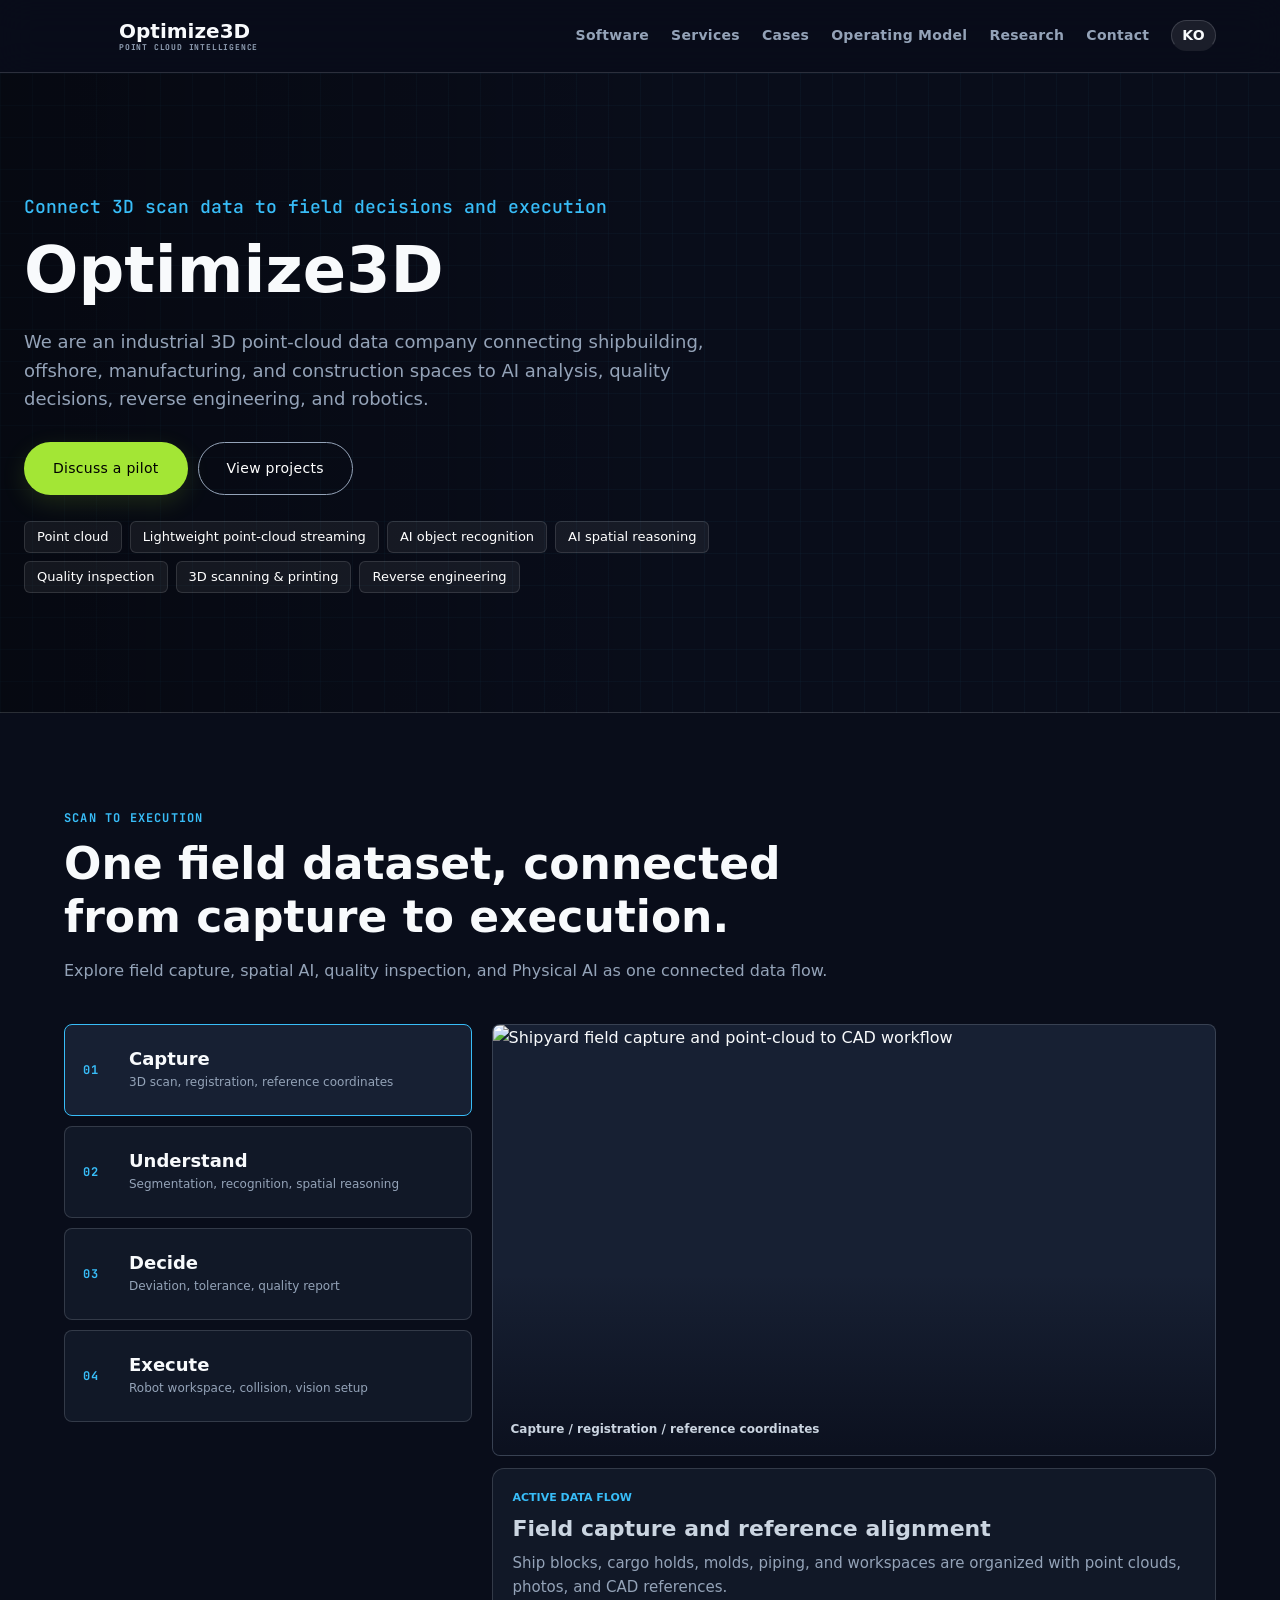
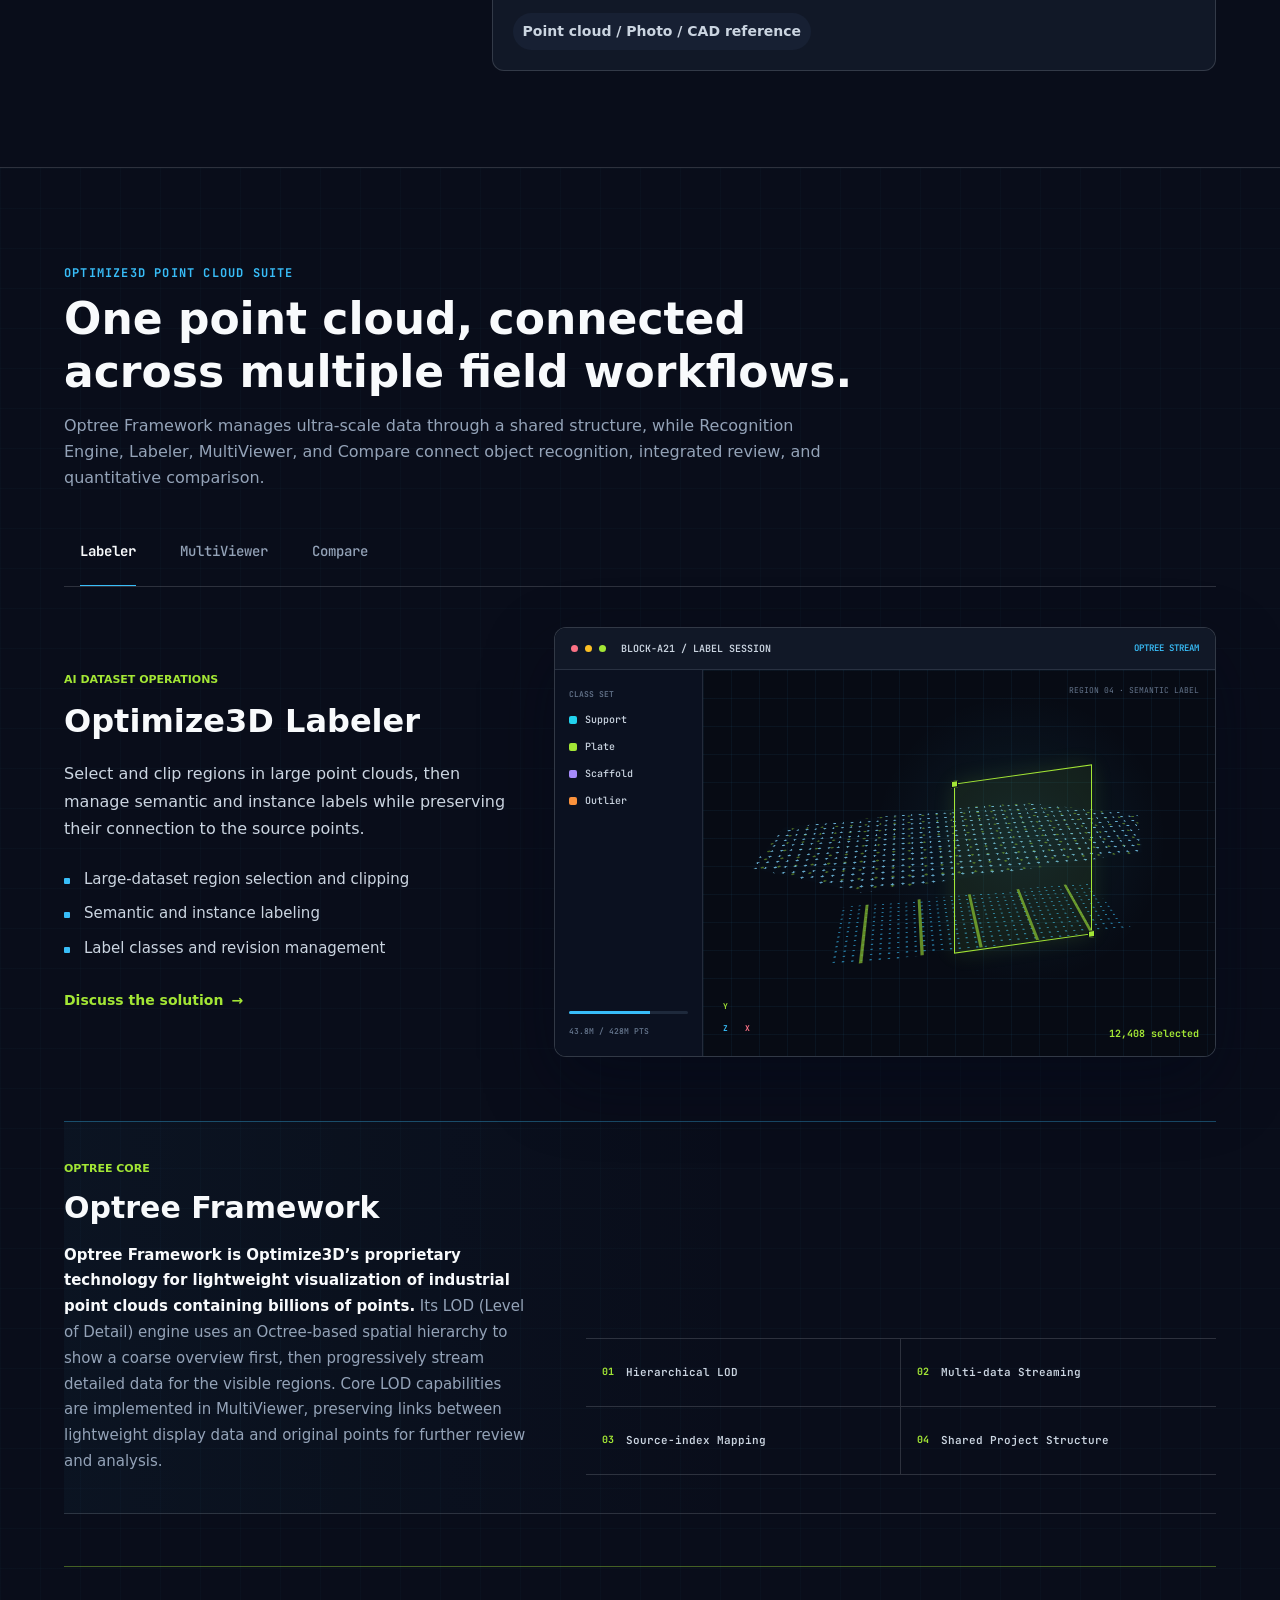
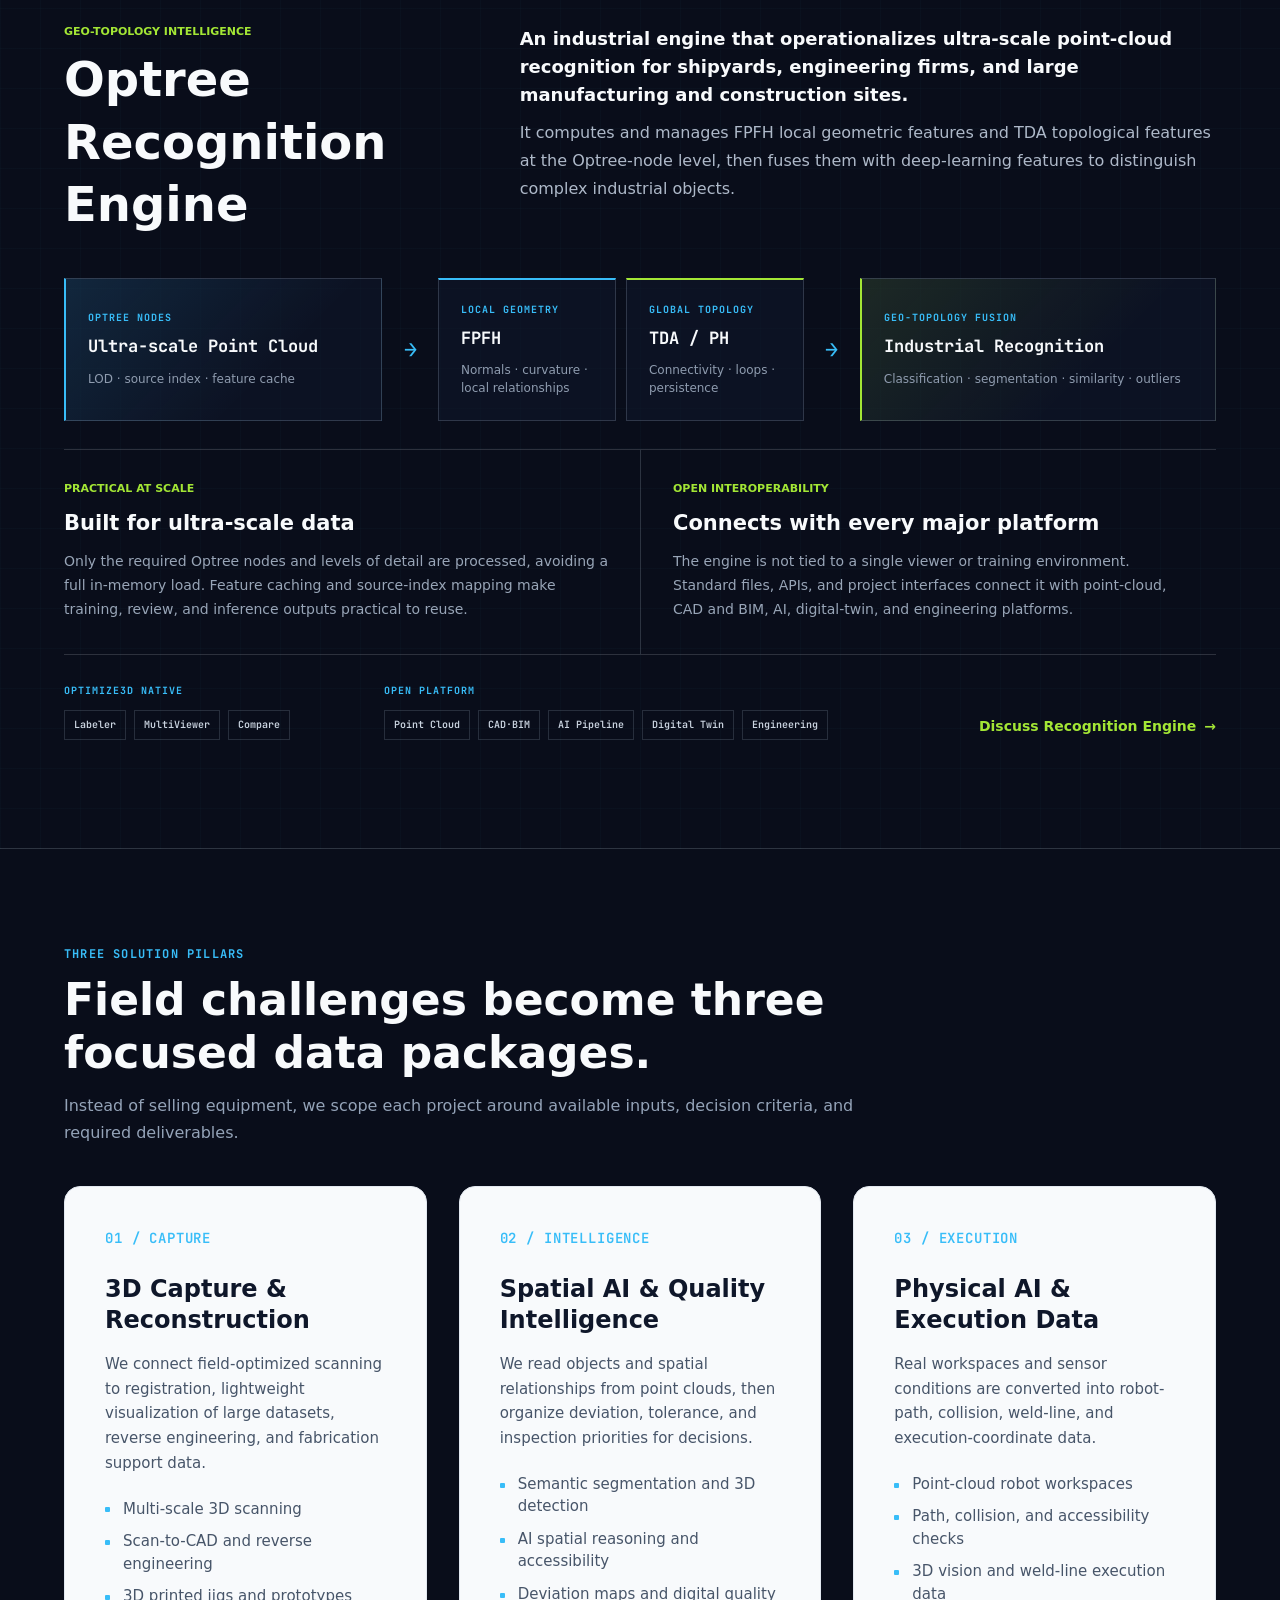
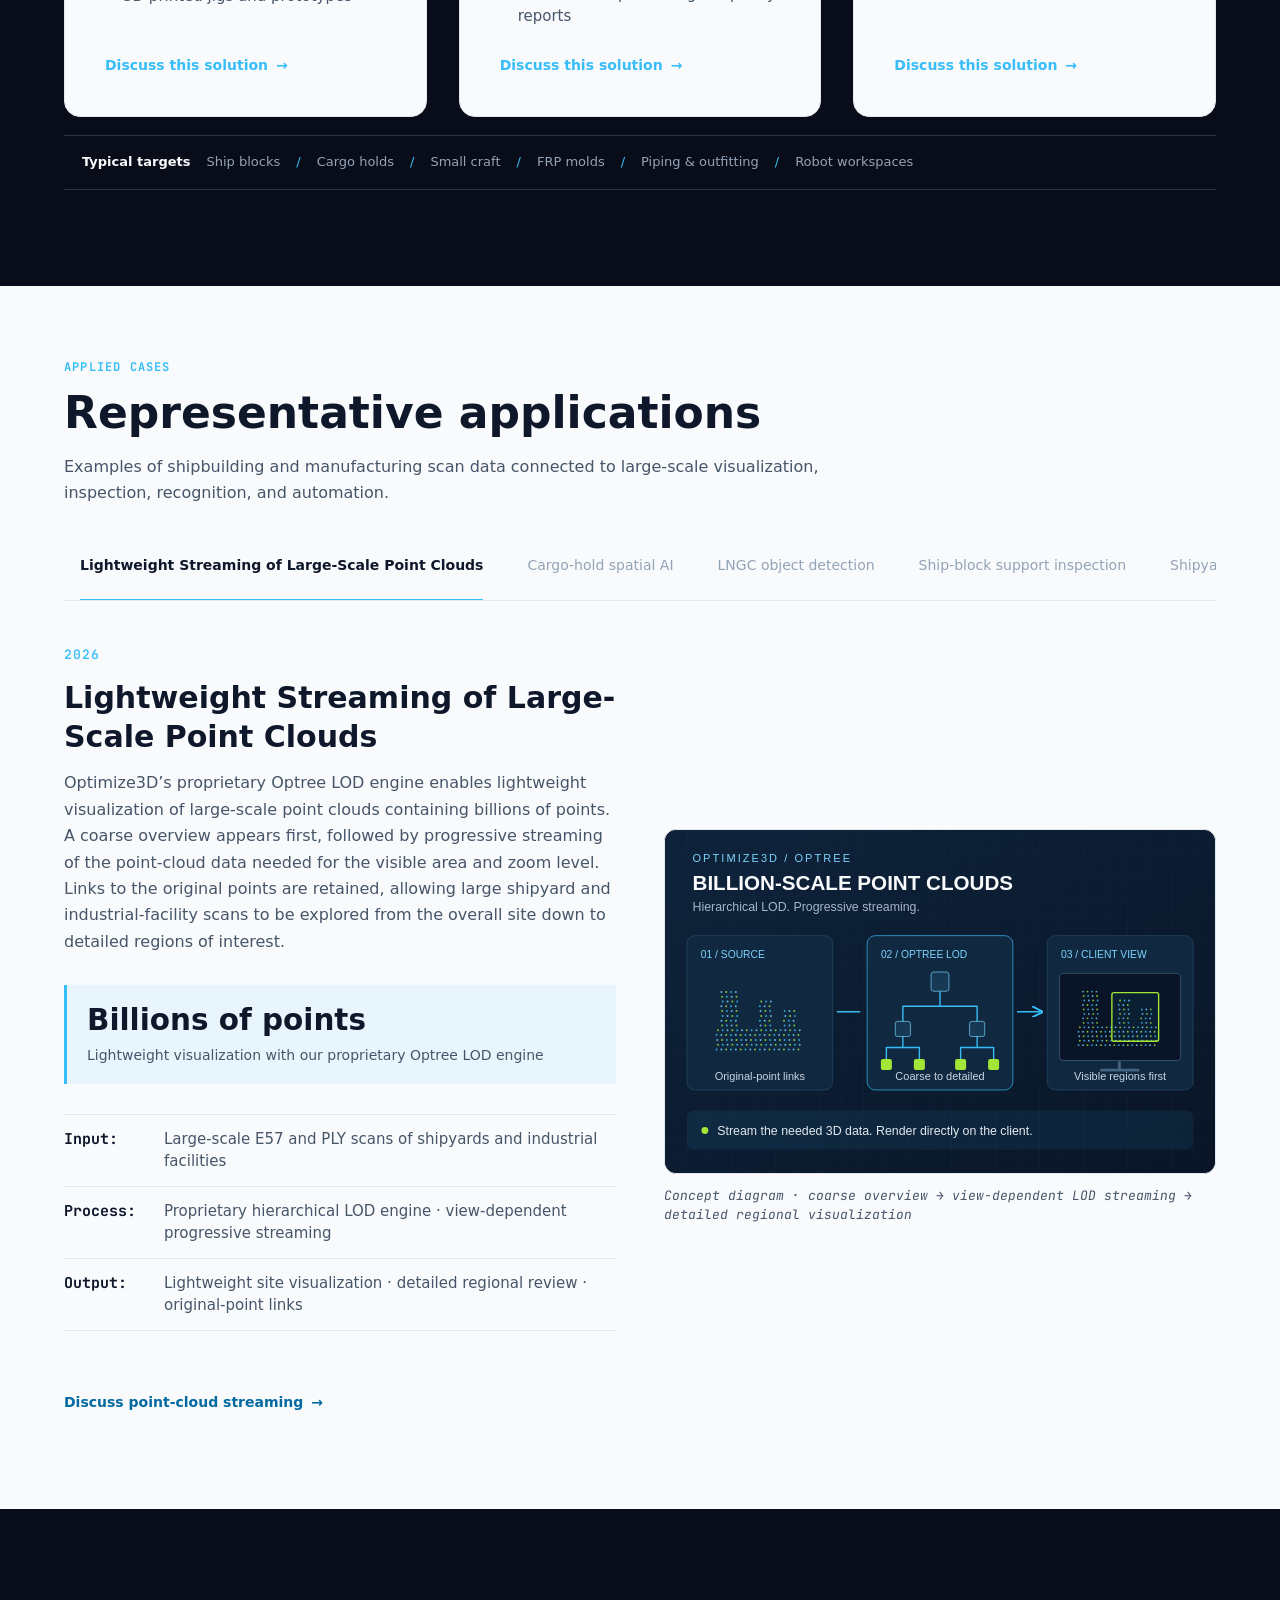
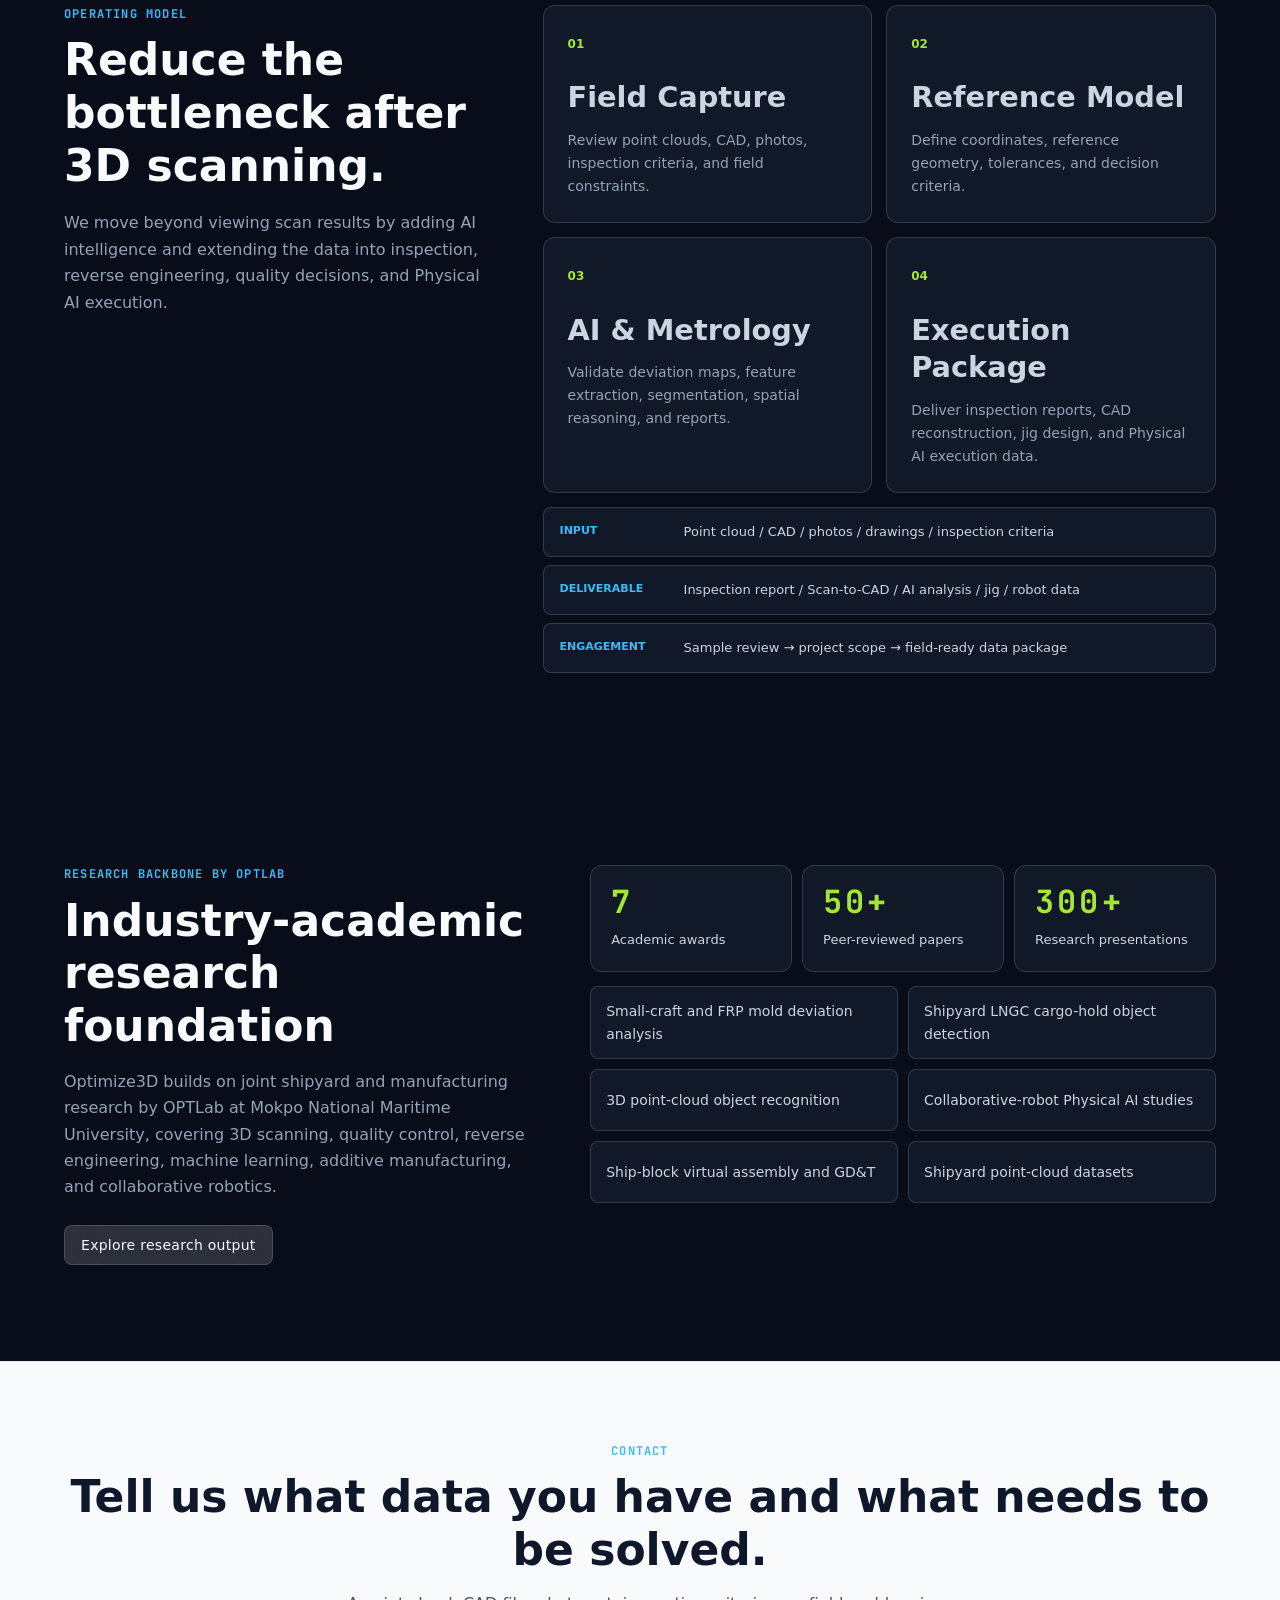
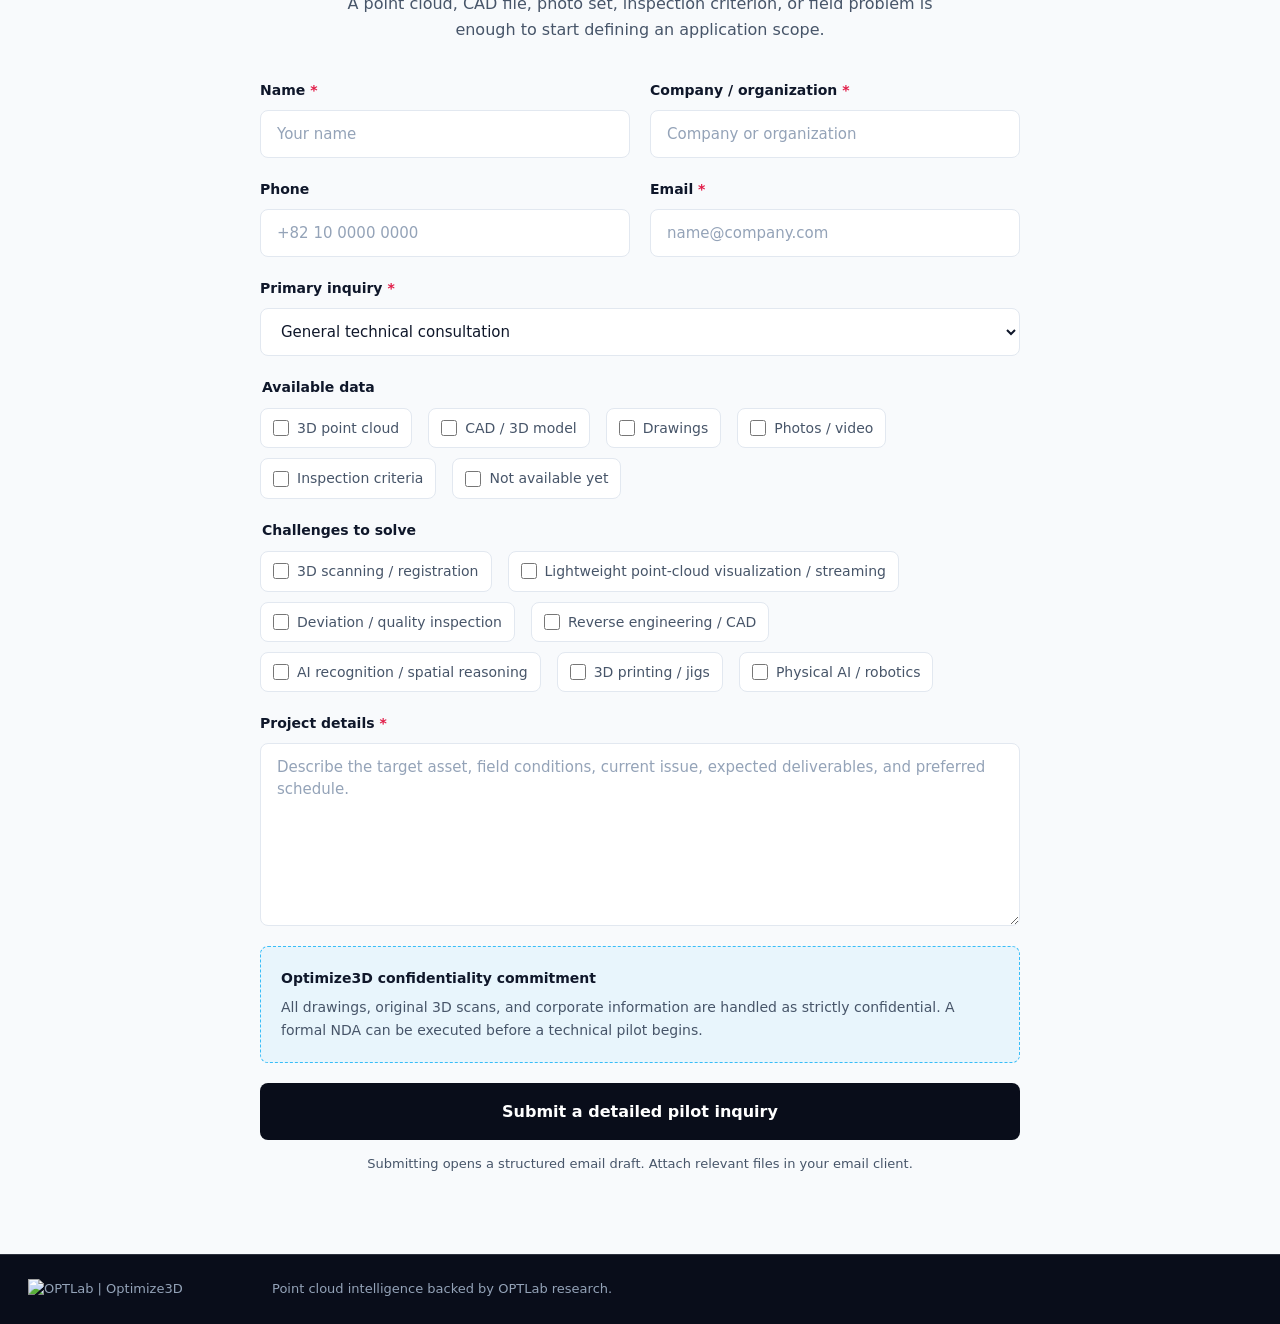
==== en/index.html @ bfff24da "Feature billion-scale Optree LOD streaming case" ====
<!doctype html>
<html lang="en">
<head>
  <meta charset="utf-8">
  <meta name="viewport" content="width=device-width, initial-scale=1">
  <title>Optimize3D | Industrial 3D Point Cloud AI</title>
  <meta name="description" content="Optimize3D connects industrial 3D scan data to lightweight point-cloud streaming, AI analysis, quality decisions, reverse engineering, and robotics.">
  <meta name="robots" content="index,follow">
  <link rel="canonical" href="https://optimize3d.github.io/homepage/en/">
  <link rel="alternate" hreflang="ko" href="https://optimize3d.github.io/homepage/">
  <link rel="alternate" hreflang="en" href="https://optimize3d.github.io/homepage/en/">
  <link rel="alternate" hreflang="x-default" href="https://optimize3d.github.io/homepage/">
  <meta property="og:type" content="website">
  <meta property="og:locale" content="en_US">
  <meta property="og:title" content="Optimize3D | Industrial 3D Point Cloud AI">
  <meta property="og:description" content="Lightweight point-cloud streaming with our proprietary Optree LOD engine, connected to AI analysis, quality inspection, reverse engineering, and robotics data.">
  <meta property="og:url" content="https://optimize3d.github.io/homepage/en/">
  <meta property="og:image" content="https://optimize3d.github.io/homepage/assets/images/generated/hero-shipyard-pointcloud-v2.png">
  <meta name="twitter:card" content="summary_large_image">
  <link rel="icon" href="../assets/brand/favicon.svg" type="image/svg+xml">
  <link rel="stylesheet" href="../assets/css/styles.css?v=20261004a">
  <script type="application/ld+json">
    {
      "@context": "https://schema.org",
      "@type": "Organization",
      "name": "Optimize3D",
      "url": "https://optimize3d.github.io/homepage/en/",
      "description": "Industrial 3D point-cloud AI, metrology, reverse engineering, and Physical AI execution data for shipbuilding and manufacturing",
      "foundingOrganization": {
        "@type": "ResearchOrganization",
        "name": "OPTLab, Mokpo National Maritime University"
      },
      "knowsAbout": [
        "3D scanning",
        "Point cloud artificial intelligence",
        "Optree Framework",
        "Optree Recognition Engine",
        "FPFH geometric feature recognition",
        "TDA topological feature analysis",
        "Large-scale point cloud streaming",
        "3D metrology",
        "Reverse engineering",
        "Physical AI"
      ]
    }
  </script>
</head>
<body>
  <a class="skip-link" href="#main">Skip to content</a>

  <header class="site-header" id="top">
    <nav class="nav" aria-label="Primary navigation">
      <a class="brand" href="#top" aria-label="Optimize3D home">
        <span class="brand-mark-window" aria-hidden="true">
          <img src="../assets/brand/optlab-optimize3d-logo-white.png?v=20260708a" alt="">
        </span>
        <span class="brand-type">
          <strong>Optimize3D</strong>
          <small>POINT CLOUD INTELLIGENCE</small>
        </span>
      </a>
      <button class="nav-toggle" type="button" aria-expanded="false" aria-controls="nav-links" aria-label="Open menu">
        <span></span><span></span><span></span>
      </button>
      <div class="nav-links" id="nav-links">
        <a href="#solutions">Software</a>
        <a href="#business">Services</a>
        <a href="#cases">Cases</a>
        <a href="#platform">Operating Model</a>
        <a href="research.html">Research</a>
        <a href="#contact">Contact</a>
        <a class="language-link" href="../index.html" lang="ko">KO</a>
      </div>
    </nav>
  </header>

  <main id="main">
    <section class="hero" aria-labelledby="hero-title">
      <div class="hero-inner">
        <div class="hero-copy">
          <p class="eyebrow">Connect 3D scan data to field decisions and execution</p>
          <h1 id="hero-title">Optimize3D</h1>
          <p class="hero-lead">We are an industrial 3D point-cloud data company connecting shipbuilding, offshore, manufacturing, and construction spaces to AI analysis, quality decisions, reverse engineering, and robotics.</p>
          <div class="hero-actions">
            <a class="button primary" href="#contact">Discuss a pilot</a>
            <a class="button secondary" href="#cases">View projects</a>
          </div>
          <div class="hero-tags" aria-label="Core capabilities">
            <span>Point cloud</span><span>Lightweight point-cloud streaming</span><span>AI object recognition</span><span>AI spatial reasoning</span><span>Quality inspection</span><span>3D scanning &amp; printing</span><span>Reverse engineering</span>
          </div>
        </div>
      </div>
    </section>

    <section class="section data-system-section" id="data-flow" aria-labelledby="data-flow-title" data-pipeline>
      <div class="section-head compact data-system-head">
        <p class="kicker">Scan to Execution</p>
        <h2 id="data-flow-title">One field dataset, connected from capture to execution.</h2>
        <p class="lead">Explore field capture, spatial AI, quality inspection, and Physical AI as one connected data flow.</p>
      </div>
      <div class="data-system-layout">
        <div class="data-stage-list" role="tablist" aria-label="3D data transformation stages">
          <button class="data-stage-step is-active" id="flow-step-1" type="button" role="tab" aria-selected="true" aria-controls="data-stage-panel" data-pipeline-step
            data-pipeline-title="Field capture and reference alignment"
            data-pipeline-body="Ship blocks, cargo holds, molds, piping, and workspaces are organized with point clouds, photos, and CAD references."
            data-pipeline-output="Point cloud / Photo / CAD reference"
            data-pipeline-image="../assets/images/generated/field-scan-workflow-v2.png"
            data-pipeline-alt="Shipyard field capture and point-cloud to CAD workflow"
            data-pipeline-caption="Capture / registration / reference coordinates">
            <span>01</span><span><strong>Capture</strong><small>3D scan, registration, reference coordinates</small></span>
          </button>
          <button class="data-stage-step" id="flow-step-2" type="button" role="tab" aria-selected="false" aria-controls="data-stage-panel" data-pipeline-step
            data-pipeline-title="AI object recognition and spatial reasoning"
            data-pipeline-body="Semantic segmentation and 3D object detection distinguish structures, parts, and workspaces while calculating accessibility and spatial relationships."
            data-pipeline-output="Semantic labels / Objects / Spatial relations"
            data-pipeline-image="../assets/images/generated/spatial-ai-shipyard-segmentation-v2.png"
            data-pipeline-alt="Semantic segmentation and object recognition for shipyard point clouds"
            data-pipeline-caption="Semantic segmentation / object recognition / spatial reasoning">
            <span>02</span><span><strong>Understand</strong><small>Segmentation, recognition, spatial reasoning</small></span>
          </button>
          <button class="data-stage-step" id="flow-step-3" type="button" role="tab" aria-selected="false" aria-controls="data-stage-panel" data-pipeline-step
            data-pipeline-title="Deviation analysis and quality decisions"
            data-pipeline-body="CAD deviation, tolerance, installation accuracy, and before-and-after welding deformation become inspection evidence and digital reports."
            data-pipeline-output="Deviation map / Tolerance / Quality report"
            data-pipeline-image="../assets/images/generated/quality-deviation-scan-v2.png"
            data-pipeline-alt="Quality deviation analysis comparing a 3D scan model against CAD reference"
            data-pipeline-caption="CAD comparison / deviation map / quality decision">
            <span>03</span><span><strong>Decide</strong><small>Deviation, tolerance, quality report</small></span>
          </button>
          <button class="data-stage-step" id="flow-step-4" type="button" role="tab" aria-selected="false" aria-controls="data-stage-panel" data-pipeline-step
            data-pipeline-title="Physical AI execution data"
            data-pipeline-body="Object locations and spatial constraints become robot paths, collision checks, 3D vision conditions, and welding automation inputs."
            data-pipeline-output="Robot path / Collision check / Vision setup"
            data-pipeline-image="../assets/images/generated/physical-ai-robot-execution-v2.png"
            data-pipeline-alt="Physical AI visualization connecting a point-cloud workspace to robot paths and collision checks"
            data-pipeline-caption="Robot workspace / collision / vision condition">
            <span>04</span><span><strong>Execute</strong><small>Robot workspace, collision, vision setup</small></span>
          </button>
        </div>
        <div class="data-stage-view" id="data-stage-panel" role="tabpanel" aria-labelledby="flow-step-1">
          <figure class="data-stage-media">
            <img data-pipeline-image src="../assets/images/generated/field-scan-workflow-v2.png" alt="Shipyard field capture and point-cloud to CAD workflow" decoding="async">
            <figcaption data-pipeline-visual-caption>Capture / registration / reference coordinates</figcaption>
          </figure>
          <div class="pipeline-deliverable">
            <p class="screen-kicker">ACTIVE DATA FLOW</p>
            <h3 data-pipeline-visual-title>Field capture and reference alignment</h3>
            <p data-pipeline-visual-body>Ship blocks, cargo holds, molds, piping, and workspaces are organized with point clouds, photos, and CAD references.</p>
            <strong data-pipeline-visual-output>Point cloud / Photo / CAD reference</strong>
          </div>
        </div>
      </div>
    </section>

    <section class="section suite-section" id="solutions" aria-labelledby="suite-title" data-tab-group>
      <div class="section-head compact suite-head">
        <p class="kicker">Optimize3D Point Cloud Suite</p>
        <h2 id="suite-title">One point cloud, connected across multiple field workflows.</h2>
        <p class="lead">Optree Framework manages ultra-scale data through a shared structure, while Recognition Engine, Labeler, MultiViewer, and Compare connect object recognition, integrated review, and quantitative comparison.</p>
      </div>

      <div class="suite-tabs" role="tablist" aria-label="Optimize3D point-cloud software">
        <button id="suite-tab-labeler" type="button" role="tab" aria-selected="true" aria-controls="suite-labeler" data-tab-target="suite-labeler">Labeler</button>
        <button id="suite-tab-multiviewer" type="button" role="tab" aria-selected="false" aria-controls="suite-multiviewer" data-tab-target="suite-multiviewer">MultiViewer</button>
        <button id="suite-tab-compare" type="button" role="tab" aria-selected="false" aria-controls="suite-compare" data-tab-target="suite-compare">Compare</button>
      </div>

      <div class="suite-panels">
        <article class="suite-panel tab-panel is-active" id="suite-labeler" role="tabpanel" aria-labelledby="suite-tab-labeler">
          <div class="suite-copy">
            <p class="screen-kicker">AI DATASET OPERATIONS</p>
            <h3>Optimize3D Labeler</h3>
            <p>Select and clip regions in large point clouds, then manage semantic and instance labels while preserving their connection to the source points.</p>
            <ul class="suite-feature-list">
              <li>Large-dataset region selection and clipping</li>
              <li>Semantic and instance labeling</li>
              <li>Label classes and revision management</li>
            </ul>
            <a class="suite-link" href="#contact" data-contact-category="Optree Recognition Engine &amp; Point Cloud Suite">Discuss the solution</a>
          </div>
          <div class="solution-surface labeler-surface" role="img" aria-label="Large point-cloud region selection and semantic labeling workspace">
            <div class="surface-topbar" aria-hidden="true">
              <span></span><span></span><span></span>
              <strong>BLOCK-A21 / LABEL SESSION</strong>
              <small>OPTREE STREAM</small>
            </div>
            <div class="surface-workspace" aria-hidden="true">
              <div class="surface-sidebar">
                <small>CLASS SET</small>
                <b><i class="class-swatch swatch-cyan"></i>Support</b>
                <b><i class="class-swatch swatch-lime"></i>Plate</b>
                <b><i class="class-swatch swatch-violet"></i>Scaffold</b>
                <b><i class="class-swatch swatch-orange"></i>Outlier</b>
                <div class="surface-meter"><span></span></div>
                <small>43.8M / 428M PTS</small>
              </div>
              <div class="point-viewport">
                <span class="cloud-mass cloud-mass-wide"></span>
                <span class="cloud-mass cloud-mass-supports"></span>
                <span class="selection-volume"></span>
                <span class="axis-marker axis-x">X</span>
                <span class="axis-marker axis-y">Y</span>
                <span class="axis-marker axis-z">Z</span>
                <small class="viewport-status">REGION 04 · SEMANTIC LABEL</small>
                <strong class="viewport-count">12,408 selected</strong>
              </div>
            </div>
          </div>
        </article>

        <article class="suite-panel tab-panel" id="suite-multiviewer" role="tabpanel" aria-labelledby="suite-tab-multiviewer" hidden>
          <div class="suite-copy">
            <p class="screen-kicker">SYNCHRONIZED REVIEW</p>
            <h3>Optimize3D MultiViewer</h3>
            <p>Our proprietary Optree LOD engine enables lightweight visualization of datasets containing billions of points. It progressively loads the regions and detail needed for the current view, while synchronizing multiple scans, time steps, edited datasets, and AI outputs for review.</p>
            <ul class="suite-feature-list">
              <li>Lightweight visualization of billions of points with our proprietary LOD engine</li>
              <li>View-dependent progressive streaming and multi-dataset loading</li>
              <li>Synchronized orbit, zoom, and section review</li>
              <li>Source-index preservation, registration, and overlay review</li>
            </ul>
            <a class="suite-link" href="#contact" data-contact-category="Optree Recognition Engine &amp; Point Cloud Suite">Discuss the solution</a>
          </div>
          <div class="solution-surface multiviewer-surface" role="img" aria-label="Multi-view workspace reviewing four point-cloud datasets from synchronized viewpoints">
            <div class="surface-topbar" aria-hidden="true">
              <span></span><span></span><span></span>
              <strong>YARD-SCAN / 4 DATASETS</strong>
              <small>VIEW SYNC ON</small>
            </div>
            <div class="multiview-grid" aria-hidden="true">
              <div class="mini-viewport"><small>RAW SCAN</small><i class="mini-cloud mini-cloud-a"></i><b>428M pts</b></div>
              <div class="mini-viewport"><small>REGISTERED</small><i class="mini-cloud mini-cloud-b"></i><b>RMS 3.2 mm</b></div>
              <div class="mini-viewport"><small>SEMANTIC</small><i class="mini-cloud mini-cloud-c"></i><b>12 classes</b></div>
              <div class="mini-viewport"><small>REFERENCE</small><i class="mini-cloud mini-cloud-d"></i><b>CAD overlay</b></div>
              <span class="sync-crosshair"></span>
            </div>
          </div>
        </article>

        <article class="suite-panel tab-panel" id="suite-compare" role="tabpanel" aria-labelledby="suite-tab-compare" hidden>
          <div class="suite-copy">
            <p class="screen-kicker">QUANTITATIVE COMPARISON</p>
            <h3>Optimize3D Compare</h3>
            <p>Compare Scan-to-Scan, Scan-to-CAD, and AI inference outputs to quantify deviation, omissions, false detections, and quality evidence.</p>
            <ul class="suite-feature-list">
              <li>Scan, CAD, and AI output comparison</li>
              <li>Distance, deviation, and outlier analysis</li>
              <li>Digital quality report connection</li>
            </ul>
            <a class="suite-link" href="#contact" data-contact-category="Optree Recognition Engine &amp; Point Cloud Suite">Discuss the solution</a>
          </div>
          <div class="solution-surface compare-surface" role="img" aria-label="Scan-to-CAD comparison workspace with deviation map and statistics">
            <div class="surface-topbar" aria-hidden="true">
              <span></span><span></span><span></span>
              <strong>SCAN / CAD DEVIATION</strong>
              <small>TOLERANCE ±4.0 MM</small>
            </div>
            <div class="compare-workspace" aria-hidden="true">
              <div class="compare-view compare-reference"><small>REFERENCE CAD</small><i></i></div>
              <div class="compare-view compare-deviation"><small>DEVIATION MAP</small><i></i></div>
              <span class="compare-divider"></span>
              <div class="deviation-legend"><span></span><small>-8</small><small>0</small><small>+8 mm</small></div>
              <div class="compare-stats">
                <span><small>MEAN</small><b>+0.84 mm</b></span>
                <span><small>RMS</small><b>2.31 mm</b></span>
                <span><small>PASS</small><b>96.8%</b></span>
              </div>
            </div>
          </div>
        </article>
      </div>

      <div class="optree-foundation">
        <div class="optree-copy">
          <p class="screen-kicker">OPTREE CORE</p>
          <h3>Optree Framework</h3>
          <p><strong>Optree Framework is Optimize3D’s proprietary technology for lightweight visualization of industrial point clouds containing billions of points.</strong> Its LOD (Level of Detail) engine uses an Octree-based spatial hierarchy to show a coarse overview first, then progressively stream detailed data for the visible regions. Core LOD capabilities are implemented in MultiViewer, preserving links between lightweight display data and original points for further review and analysis.</p>
        </div>
        <div class="optree-capabilities" aria-label="Optree Framework core architecture">
          <span><b>01</b>Hierarchical LOD</span>
          <span><b>02</b>Multi-data Streaming</span>
          <span><b>03</b>Source-index Mapping</span>
          <span><b>04</b>Shared Project Structure</span>
        </div>
      </div>

      <div class="recognition-engine" aria-labelledby="recognition-engine-title">
        <div class="recognition-engine-intro">
          <div>
            <p class="screen-kicker">GEO-TOPOLOGY INTELLIGENCE</p>
            <h3 id="recognition-engine-title">Optree Recognition Engine</h3>
          </div>
          <p><strong>An industrial engine that operationalizes ultra-scale point-cloud recognition for shipyards, engineering firms, and large manufacturing and construction sites.</strong> It computes and manages FPFH local geometric features and TDA topological features at the Optree-node level, then fuses them with deep-learning features to distinguish complex industrial objects.</p>
        </div>

        <div class="recognition-pipeline" aria-label="Optree Recognition Engine technology flow">
          <div class="recognition-node recognition-node-input">
            <small>OPTREE NODES</small>
            <strong>Ultra-scale Point Cloud</strong>
            <span>LOD · source index · feature cache</span>
          </div>
          <span class="recognition-arrow" aria-hidden="true">→</span>
          <div class="recognition-feature-stack">
            <div class="recognition-node">
              <small>LOCAL GEOMETRY</small>
              <strong>FPFH</strong>
              <span>Normals · curvature · local relationships</span>
            </div>
            <div class="recognition-node">
              <small>GLOBAL TOPOLOGY</small>
              <strong>TDA / PH</strong>
              <span>Connectivity · loops · persistence</span>
            </div>
          </div>
          <span class="recognition-arrow" aria-hidden="true">→</span>
          <div class="recognition-node recognition-node-output">
            <small>GEO-TOPOLOGY FUSION</small>
            <strong>Industrial Recognition</strong>
            <span>Classification · segmentation · similarity · outliers</span>
          </div>
        </div>

        <div class="recognition-outcomes">
          <div>
            <p class="screen-kicker">PRACTICAL AT SCALE</p>
            <h4>Built for ultra-scale data</h4>
            <p>Only the required Optree nodes and levels of detail are processed, avoiding a full in-memory load. Feature caching and source-index mapping make training, review, and inference outputs practical to reuse.</p>
          </div>
          <div>
            <p class="screen-kicker">OPEN INTEROPERABILITY</p>
            <h4>Connects with every major platform</h4>
            <p>The engine is not tied to a single viewer or training environment. Standard files, APIs, and project interfaces connect it with point-cloud, CAD and BIM, AI, digital-twin, and engineering platforms.</p>
          </div>
        </div>

        <div class="recognition-connections" aria-label="Platforms connected to Optree Recognition Engine">
          <div>
            <small>OPTIMIZE3D NATIVE</small>
            <span>Labeler</span><span>MultiViewer</span><span>Compare</span>
          </div>
          <div>
            <small>OPEN PLATFORM</small>
            <span>Point Cloud</span><span>CAD·BIM</span><span>AI Pipeline</span><span>Digital Twin</span><span>Engineering</span>
          </div>
          <a class="suite-link" href="#contact" data-contact-category="Optree Recognition Engine &amp; Point Cloud Suite">Discuss Recognition Engine</a>
        </div>
      </div>
    </section>

    <section class="section business-section" id="business" aria-labelledby="business-title">
      <div class="section-head compact">
        <p class="kicker">Three Solution Pillars</p>
        <h2 id="business-title">Field challenges become three focused data packages.</h2>
        <p class="lead">Instead of selling equipment, we scope each project around available inputs, decision criteria, and required deliverables.</p>
      </div>
      <div class="business-grid business-pillars">
        <article class="solution-pillar">
          <span>01 / CAPTURE</span>
          <h3>3D Capture &amp; Reconstruction</h3>
          <p>We connect field-optimized scanning to registration, lightweight visualization of large datasets, reverse engineering, and fabrication support data.</p>
          <ul><li>Multi-scale 3D scanning</li><li>Scan-to-CAD and reverse engineering</li><li>3D printed jigs and prototypes</li></ul>
          <a class="pillar-link" href="#contact" data-contact-category="3D Scanning &amp; Reverse Engineering">Discuss this solution</a>
        </article>
        <article class="solution-pillar">
          <span>02 / INTELLIGENCE</span>
          <h3>Spatial AI &amp; Quality Intelligence</h3>
          <p>We read objects and spatial relationships from point clouds, then organize deviation, tolerance, and inspection priorities for decisions.</p>
          <ul><li>Semantic segmentation and 3D detection</li><li>AI spatial reasoning and accessibility</li><li>Deviation maps and digital quality reports</li></ul>
          <a class="pillar-link" href="#contact" data-contact-category="Spatial AI &amp; Quality Inspection">Discuss this solution</a>
        </article>
        <article class="solution-pillar">
          <span>03 / EXECUTION</span>
          <h3>Physical AI &amp; Execution Data</h3>
          <p>Real workspaces and sensor conditions are converted into robot-path, collision, weld-line, and execution-coordinate data.</p>
          <ul><li>Point-cloud robot workspaces</li><li>Path, collision, and accessibility checks</li><li>3D vision and weld-line execution data</li></ul>
          <a class="pillar-link" href="#contact" data-contact-category="Physical AI &amp; Robot Data">Discuss this solution</a>
        </article>
      </div>
      <div class="application-rail" aria-label="Primary targets">
        <strong>Typical targets</strong><span>Ship blocks</span><span>Cargo holds</span><span>Small craft</span><span>FRP molds</span><span>Piping &amp; outfitting</span><span>Robot workspaces</span>
      </div>
    </section>

    <section class="section case-section" id="cases" aria-labelledby="case-title" data-tab-group>
      <div class="section-head compact">
        <p class="kicker">Applied Cases</p>
        <h2 id="case-title">Representative applications</h2>
        <p class="lead">Examples of shipbuilding and manufacturing scan data connected to large-scale visualization, inspection, recognition, and automation.</p>
      </div>
      <div class="case-tabs" role="tablist" aria-label="Representative applications">
        <button id="case-tab-streaming" type="button" role="tab" aria-selected="true" aria-controls="case-streaming" data-tab-target="case-streaming">Lightweight Streaming of Large-Scale Point Clouds</button>
        <button id="case-tab-cargo" type="button" role="tab" aria-selected="false" aria-controls="case-cargo" data-tab-target="case-cargo">Cargo-hold spatial AI</button>
        <button id="case-tab-lngc" type="button" role="tab" aria-selected="false" aria-controls="case-lngc" data-tab-target="case-lngc">LNGC object detection</button>
        <button id="case-tab-support" type="button" role="tab" aria-selected="false" aria-controls="case-support" data-tab-target="case-support">Ship-block support inspection</button>
        <button id="case-tab-lightweight" type="button" role="tab" aria-selected="false" aria-controls="case-lightweight" data-tab-target="case-lightweight">Shipyard dataset lightweighting</button>
        <button id="case-tab-mold" type="button" role="tab" aria-selected="false" aria-controls="case-mold" data-tab-target="case-mold">FRP mold inspection</button>
        <button id="case-tab-robot" type="button" role="tab" aria-selected="false" aria-controls="case-robot" data-tab-target="case-robot">Robot workability</button>
      </div>
      <div class="case-panels">
        <article class="case-panel tab-panel is-active" id="case-streaming" role="tabpanel" aria-labelledby="case-tab-streaming">
          <div class="case-copy">
            <div class="case-summary">
              <time datetime="2026">2026</time>
              <h3>Lightweight Streaming of Large-Scale Point Clouds</h3>
              <p>Optimize3D’s proprietary Optree LOD engine enables lightweight visualization of large-scale point clouds containing billions of points. A coarse overview appears first, followed by progressive streaming of the point-cloud data needed for the visible area and zoom level. Links to the original points are retained, allowing large shipyard and industrial-facility scans to be explored from the overall site down to detailed regions of interest.</p>
            </div>
            <div class="case-scale"><strong>Billions of points</strong><span>Lightweight visualization with our proprietary Optree LOD engine</span></div>
            <ul class="case-specs">
              <li><strong>Input</strong><span>Large-scale E57 and PLY scans of shipyards and industrial facilities</span></li>
              <li><strong>Process</strong><span>Proprietary hierarchical LOD engine · view-dependent progressive streaming</span></li>
              <li><strong>Output</strong><span>Lightweight site visualization · detailed regional review · original-point links</span></li>
            </ul>
            <a class="suite-link" href="#contact" data-contact-category="Large-Scale Point Clouds &amp; LOD Streaming">Discuss point-cloud streaming</a>
          </div>
          <figure class="case-visual">
            <img class="lod-streaming-diagram" src="../assets/visuals/lod-streaming.svg" alt="Concept diagram showing industrial point clouds organized by the proprietary Optree LOD engine and streamed by visible region for direct 3D visualization" loading="lazy" decoding="async" width="800" height="500">
            <figcaption>Concept diagram · coarse overview → view-dependent LOD streaming → detailed regional visualization</figcaption>
          </figure>
        </article>
        <article class="case-panel tab-panel" id="case-cargo" role="tabpanel" aria-labelledby="case-tab-cargo" hidden>
          <div class="case-copy"><div class="case-summary"><time>2025</time><h3>Deep-learning spatial recognition module for a container-ship cargo hold</h3><p>Structures and workspaces are recognized from a shipyard cargo-hold point cloud, with object segmentation, spatial relationships, and inspection-reference data organized into an automation module.</p></div><ul class="case-specs"><li><strong>Input</strong><span>Cargo-hold 3D point cloud</span></li><li><strong>Analysis</strong><span>Object recognition, spatial reasoning, accessibility</span></li><li><strong>Output</strong><span>Inspection and work-reference data package</span></li></ul></div>
          <figure class="case-visual"><img class="is-diagram" src="../assets/images/applied/cargo-hold-spatial-perception.jpg" alt="Deep-learning semantic segmentation and object identification of a cargo-hold 3D LiDAR point cloud" loading="lazy" decoding="async"><figcaption>3D LiDAR / deep learning / semantic segmentation / object clustering</figcaption></figure>
        </article>
        <article class="case-panel tab-panel" id="case-lngc" role="tabpanel" aria-labelledby="case-tab-lngc" hidden>
          <div class="case-copy"><div class="case-summary"><time>2020-2021</time><h3>3D point-cloud object detection in an LNGC cargo hold</h3><p>Deep-learning point-cloud processing and post-processing were studied to detect and segment scaffolding systems during cargo-hold flatness measurement.</p></div><ul class="case-specs"><li><strong>Input</strong><span>LNGC cargo-hold scan data</span></li><li><strong>Analysis</strong><span>Object detection, semantic segmentation, post-processing</span></li><li><strong>Output</strong><span>Measurement-target organization and inspection support</span></li></ul></div>
          <figure class="case-visual"><img class="is-diagram" src="../assets/images/applied/lngc-cargo-hold-ai-detection.jpg" alt="AI detection of cargo-hold structures and wall-flatness inspection from LNGC 3D scan data" loading="lazy" decoding="async"><figcaption>3D object detection / semantic segmentation / post-processing</figcaption></figure>
        </article>
        <article class="case-panel tab-panel" id="case-support" role="tabpanel" aria-labelledby="case-tab-support" hidden>
          <div class="case-copy"><div class="case-summary"><time>2026</time><h3>Ship-block support installation inspection</h3><p>Supports are segmented and extracted from ship-block underside point clouds, then compared with the reference layout to quantify installation deviations.</p></div><ul class="case-specs"><li><strong>Input</strong><span>3D LiDAR scans beneath a ship block</span></li><li><strong>Analysis</strong><span>PointVector segmentation, DBSCAN and RANSAC</span></li><li><strong>Output</strong><span>Support position, height, and installation deviation</span></li></ul></div>
          <figure class="case-visual"><img class="is-diagram" src="../assets/images/applied/ship-block-support-inspection.jpg" alt="Deep-learning workflow for segmenting ship-block supports and inspecting their positions and outliers" loading="lazy" decoding="async"><figcaption>PointVector / DBSCAN / RANSAC / support installation accuracy · <a href="https://doi.org/10.3744/SNAK.2026.63.3.191" target="_blank" rel="noopener noreferrer">View the JSNAK paper</a></figcaption></figure>
        </article>
        <article class="case-panel tab-panel" id="case-lightweight" role="tabpanel" aria-labelledby="case-tab-lightweight" hidden>
          <div class="case-copy"><div class="case-summary"><time>2025</time><h3>Topology- and Geometry-Augmented Lightweight Shipyard Point-Cloud Datasets</h3><p>Topologically significant structures and local geometric features were extracted from large-scale ship-block and shipyard point clouds to reduce data volume while preserving the shape information and performance required for deep-learning object detection.</p></div><ul class="case-specs"><li><strong>Input</strong><span>Large-scale ship-block and shipyard-environment 3D point clouds</span></li><li><strong>Analysis</strong><span>TDA persistent homology, FPFH geometric feature extraction and augmentation</span></li><li><strong>Output</strong><span>Lightweight training datasets preserving shape quality and object-detection performance</span></li></ul></div>
          <figure class="case-visual"><img class="is-diagram" src="../assets/images/applied/shipyard-dataset-lightweighting.jpg" alt="Shipyard point-cloud dataset lightweighting and object-inference architecture combining FPFH geometric features with TDA topological features" loading="lazy" decoding="async"><figcaption>TDA / persistent homology / FPFH / feature augmentation · <a href="https://doi.org/10.3744/SNAK.2025.62.6.373" target="_blank" rel="noopener noreferrer">TDA paper</a> · <a href="https://doi.org/10.3744/SNAK.2025.62.5.280" target="_blank" rel="noopener noreferrer">FPFH paper</a></figcaption></figure>
        </article>
        <article class="case-panel tab-panel" id="case-mold" role="tabpanel" aria-labelledby="case-tab-mold" hidden>
          <div class="case-copy"><div class="case-summary"><time>2016-2021</time><h3>3D scanning and shape-deviation analysis for small craft and FRP molds</h3><p>Scan data from small craft and production molds were compared against reference shapes to verify dimensional control and process-improvement potential.</p></div><ul class="case-specs"><li><strong>Input</strong><span>Small-craft and FRP mold scan data</span></li><li><strong>Analysis</strong><span>Registration, deviation map, quality criteria</span></li><li><strong>Output</strong><span>Mold quality-control and improvement evidence</span></li></ul></div>
          <figure class="case-visual"><img src="../assets/images/applied/marine-scan-model.jpg" alt="Small-craft scan model and geometric deviation analysis" loading="lazy" decoding="async"><figcaption>Scan model / CAD alignment / deviation map</figcaption></figure>
        </article>
        <article class="case-panel tab-panel" id="case-robot" role="tabpanel" aria-labelledby="case-tab-robot" hidden>
          <div class="case-copy"><div class="case-summary"><time>2025-2026</time><h3>Point-cloud Physical AI and collaborative-robot workability study</h3><p>Ship-block point-cloud environments, 3D vision sensors, and 3D-printed specimens are connected to assess robot paths, collision, accessibility, and weld-line extraction.</p></div><ul class="case-specs"><li><strong>Input</strong><span>Ship-block point cloud, robot cell, 3D vision conditions</span></li><li><strong>Analysis</strong><span>Spatial reasoning, collision, weld-line and surface extraction</span></li><li><strong>Output</strong><span>Physical AI setup and robot execution data</span></li></ul></div>
          <figure class="case-visual"><img src="../assets/images/applied/robot-weld-line-detection.jpg" alt="Robot cell and 3D vision validation for weld-line detection and Physical AI" loading="lazy" decoding="async"><figcaption>Robot cell / 3D vision / weld-line extraction</figcaption></figure>
        </article>
      </div>
    </section>

    <section class="section platform-section" id="platform" aria-labelledby="platform-title">
      <div class="platform-copy">
        <p class="kicker">Operating Model</p>
        <h2 id="platform-title">Reduce the bottleneck after 3D scanning.</h2>
        <p>We move beyond viewing scan results by adding AI intelligence and extending the data into inspection, reverse engineering, quality decisions, and Physical AI execution.</p>
      </div>
      <div class="platform-work">
        <div class="workflow-board" aria-label="Optimize3D project workflow">
          <article><strong>01</strong><h3>Field Capture</h3><p>Review point clouds, CAD, photos, inspection criteria, and field constraints.</p></article>
          <article><strong>02</strong><h3>Reference Model</h3><p>Define coordinates, reference geometry, tolerances, and decision criteria.</p></article>
          <article><strong>03</strong><h3>AI &amp; Metrology</h3><p>Validate deviation maps, feature extraction, segmentation, spatial reasoning, and reports.</p></article>
          <article><strong>04</strong><h3>Execution Package</h3><p>Deliver inspection reports, CAD reconstruction, jig design, and Physical AI execution data.</p></article>
        </div>
        <dl class="engagement-summary">
          <div><dt>Input</dt><dd>Point cloud / CAD / photos / drawings / inspection criteria</dd></div>
          <div><dt>Deliverable</dt><dd>Inspection report / Scan-to-CAD / AI analysis / jig / robot data</dd></div>
          <div><dt>Engagement</dt><dd>Sample review → project scope → field-ready data package</dd></div>
        </dl>
      </div>
    </section>

    <section class="section proof-section" id="proof" aria-labelledby="proof-title">
      <div class="proof-copy">
        <p class="kicker">Research Backbone by OPTLab</p>
        <h2 id="proof-title">Industry-academic research foundation</h2>
        <p>Optimize3D builds on joint shipyard and manufacturing research by OPTLab at Mokpo National Maritime University, covering 3D scanning, quality control, reverse engineering, machine learning, additive manufacturing, and collaborative robotics.</p>
        <div class="proof-actions"><a class="button secondary" href="research.html">Explore research output</a></div>
      </div>
      <div class="proof-evidence">
        <div class="proof-stats" aria-label="OPTLab research summary"><article><strong>7</strong><span>Academic awards</span></article><article><strong>50+</strong><span>Peer-reviewed papers</span></article><article><strong>300+</strong><span>Research presentations</span></article></div>
        <div class="proof-list"><span>Small-craft and FRP mold deviation analysis</span><span>Shipyard LNGC cargo-hold object detection</span><span>3D point-cloud object recognition</span><span>Collaborative-robot Physical AI studies</span><span>Ship-block virtual assembly and GD&amp;T</span><span>Shipyard point-cloud datasets</span></div>
      </div>
    </section>

    <section class="cta-section" id="contact" aria-labelledby="contact-title">
      <div class="cta-inner">
        <p class="kicker">Contact</p>
        <h2 id="contact-title">Tell us what data you have and what needs to be solved.</h2>
        <p>A point cloud, CAD file, photo set, inspection criterion, or field problem is enough to start defining an application scope.</p>
        <form class="contact-form" data-email-form data-email-locale="en">
          <div class="contact-field"><label for="contact-name">Name <span aria-hidden="true">*</span></label><input id="contact-name" name="name" type="text" autocomplete="name" placeholder="Your name" required></div>
          <div class="contact-field"><label for="contact-company">Company / organization <span aria-hidden="true">*</span></label><input id="contact-company" name="company" type="text" autocomplete="organization" placeholder="Company or organization" required></div>
          <div class="contact-field"><label for="contact-phone">Phone</label><input id="contact-phone" name="phone" type="tel" autocomplete="tel" placeholder="+82 10 0000 0000"></div>
          <div class="contact-field"><label for="contact-email">Email <span aria-hidden="true">*</span></label><input id="contact-email" name="email" type="email" autocomplete="email" placeholder="name@company.com" required></div>
          <div class="contact-field contact-field-wide">
            <label for="inquiry-category">Primary inquiry <span aria-hidden="true">*</span></label>
            <select id="inquiry-category" name="category" data-email-category-select required>
              <option value="General Technical Consultation">General technical consultation</option>
              <option value="3D Scanning &amp; Reverse Engineering">3D scanning &amp; reverse engineering</option>
              <option value="Spatial AI &amp; Quality Inspection">Spatial AI &amp; quality inspection</option>
              <option value="Physical AI &amp; Robot Data">Physical AI &amp; robot data</option>
              <option value="Large-Scale Point Clouds &amp; LOD Streaming">Large-Scale Point Clouds &amp; LOD Streaming</option>
              <option value="Optree Recognition Engine &amp; Point Cloud Suite">Optree Recognition Engine &amp; Point Cloud Suite</option>
              <option value="Industry-Academic Research">Industry-academic research</option>
            </select>
          </div>
          <fieldset class="contact-options contact-field-wide">
            <legend>Available data</legend>
            <div class="contact-chips">
              <label><input type="checkbox" name="owned-data" value="3D point cloud"><span>3D point cloud</span></label>
              <label><input type="checkbox" name="owned-data" value="CAD / 3D model"><span>CAD / 3D model</span></label>
              <label><input type="checkbox" name="owned-data" value="Drawings"><span>Drawings</span></label>
              <label><input type="checkbox" name="owned-data" value="Photos / video"><span>Photos / video</span></label>
              <label><input type="checkbox" name="owned-data" value="Inspection criteria"><span>Inspection criteria</span></label>
              <label><input type="checkbox" name="owned-data" value="Not available yet"><span>Not available yet</span></label>
            </div>
          </fieldset>
          <fieldset class="contact-options contact-field-wide">
            <legend>Challenges to solve</legend>
            <div class="contact-chips">
              <label><input type="checkbox" name="challenge" value="3D scanning / registration"><span>3D scanning / registration</span></label>
              <label><input type="checkbox" name="challenge" value="Lightweight point-cloud visualization / streaming"><span>Lightweight point-cloud visualization / streaming</span></label>
              <label><input type="checkbox" name="challenge" value="Deviation / quality inspection"><span>Deviation / quality inspection</span></label>
              <label><input type="checkbox" name="challenge" value="Reverse engineering / CAD"><span>Reverse engineering / CAD</span></label>
              <label><input type="checkbox" name="challenge" value="AI recognition / spatial reasoning"><span>AI recognition / spatial reasoning</span></label>
              <label><input type="checkbox" name="challenge" value="3D printing / jigs"><span>3D printing / jigs</span></label>
              <label><input type="checkbox" name="challenge" value="Physical AI / robotics"><span>Physical AI / robotics</span></label>
            </div>
          </fieldset>
          <div class="contact-field contact-field-wide"><label for="contact-details">Project details <span aria-hidden="true">*</span></label><textarea id="contact-details" name="details" rows="7" placeholder="Describe the target asset, field conditions, current issue, expected deliverables, and preferred schedule." required></textarea></div>
          <div class="contact-nda contact-field-wide"><strong>Optimize3D confidentiality commitment</strong><p>All drawings, original 3D scans, and corporate information are handled as strictly confidential. A formal NDA can be executed before a technical pilot begins.</p></div>
          <button class="contact-submit contact-field-wide" type="submit">Submit a detailed pilot inquiry</button>
          <p class="contact-form-note contact-field-wide">Submitting opens a structured email draft. Attach relevant files in your email client.</p>
        </form>
        <noscript><p class="contact-fallback">Enable JavaScript to use the email inquiry button.</p></noscript>
      </div>
    </section>
  </main>

  <footer class="site-footer">
    <div><img src="../assets/brand/optlab-optimize3d-logo-white.png?v=20260708a" alt="OPTLab | Optimize3D" loading="lazy" decoding="async"><span>Point cloud intelligence backed by OPTLab research.</span></div>
  </footer>

  <script src="../assets/js/main.js?v=20260713b"></script>
</body>
</html>
---- assets/css/styles.css ----
@import url("https://cdn.jsdelivr.net/gh/orioncactus/pretendard@v1.3.9/dist/web/static/pretendard.css");
@import url("https://fonts.googleapis.com/css2?family=JetBrains+Mono:wght@400;500;600;700&display=swap");

:root {
  --font-sans: "Pretendard", -apple-system, BlinkMacSystemFont, system-ui, sans-serif;
  --font-mono: "JetBrains Mono", monospace;

  --color-bg-dark: #090D1A;
  --color-bg-light: #F8FAFC;
  --color-text-primary: #0F172A;
  --color-text-secondary: #475569;
  --color-text-muted: #94A3B8;
  --color-accent-lime: #A3E635;
  --color-accent-blue: #38BDF8;
  --color-border: #E2E8F0;

  --transition-smooth: all .3s cubic-bezier(.4, 0, .2, 1);

  /* Compatibility aliases used by the existing component layer. */
  --ink: var(--color-bg-light);
  --ink-2: #cbd5e1;
  --muted: var(--color-text-muted);
  --paper: var(--color-bg-dark);
  --surface: #111827;
  --soft: #172033;
  --line: rgba(226, 232, 240, .16);
  --teal: var(--color-accent-blue);
  --teal-2: #7dd3fc;
  --aqua: var(--color-accent-lime);
  --copper: var(--color-accent-lime);
  --panel: var(--color-bg-dark);
  --panel-2: #111827;
  --white: var(--color-bg-light);
  --shadow: 0 18px 52px rgba(2, 6, 23, .42);
  --shadow-soft: 0 10px 28px rgba(2, 6, 23, .28);
}

*,
*::before,
*::after {
  box-sizing: border-box;
}

html {
  scroll-behavior: smooth;
}

html,
body,
h1,
h2,
h3,
h4,
p,
figure,
blockquote,
dl,
dd {
  margin: 0;
  padding: 0;
}

body {
  background: var(--paper);
  color: var(--color-text-primary);
  font-family: var(--font-sans);
  font-size: 16px;
  line-height: 1.6;
  letter-spacing: 0;
  overflow-x: hidden;
  word-break: keep-all;
  text-rendering: optimizeLegibility;
  -webkit-font-smoothing: antialiased;
}

main,
.site-header,
.site-footer {
  color: var(--ink);
}

button,
input,
select,
textarea {
  color: inherit;
  font: inherit;
}

a {
  color: inherit;
  text-decoration: none;
}

img {
  display: block;
  max-width: 100%;
}

[hidden] {
  display: none !important;
}

p,
h1,
h2,
h3,
li,
a,
dt,
dd,
span {
  overflow-wrap: break-word;
}

section[id] {
  scroll-margin-top: 78px;
}

h1,
h2,
h3,
.hero-lead,
.lead {
  text-wrap: pretty;
}

.skip-link {
  position: absolute;
  left: 16px;
  top: -80px;
  z-index: 30;
  padding: 10px 14px;
  border-radius: 8px;
  background: var(--teal);
  color: var(--color-bg-dark);
}

.skip-link:focus {
  top: 12px;
}

.site-header {
  position: sticky;
  top: 0;
  z-index: 20;
  background: rgba(9, 13, 26, .84);
  border-bottom: 1px solid var(--line);
  backdrop-filter: blur(18px);
}

.nav {
  width: min(1440px, 100%);
  margin: 0 auto;
  padding: 14px 64px;
  display: flex;
  align-items: center;
  justify-content: space-between;
  gap: 24px;
}

.brand img {
  width: 260px;
  max-width: 42vw;
  height: auto;
  display: block;
}

.brand {
  display: inline-flex;
  align-items: center;
  gap: 11px;
  min-width: 0;
}

.brand-mark-window {
  width: 44px;
  height: 44px;
  flex: 0 0 44px;
  overflow: hidden;
}

.brand .brand-mark-window img {
  width: auto;
  max-width: none;
  height: 44px;
}

.brand-type {
  display: grid;
  gap: 2px;
  min-width: 0;
}

.brand-type strong {
  color: var(--ink);
  font-family: var(--font-sans);
  font-size: 20px;
  line-height: 1;
  font-weight: 750;
}

.brand-type small {
  color: var(--muted);
  font-family: var(--font-mono);
  font-size: 8px;
  line-height: 1;
  font-weight: 700;
  letter-spacing: .1em;
  text-transform: uppercase;
}

.nav-links {
  display: flex;
  align-items: center;
  gap: 22px;
  color: var(--muted);
  font-size: 14px;
  font-weight: 600;
  letter-spacing: .02em;
}

.nav-links a {
  padding: 8px 0;
  border-bottom: 2px solid transparent;
  transition: var(--transition-smooth);
}

.nav-links a:hover {
  border-color: var(--teal);
  color: var(--ink);
}

.language-link {
  padding: 7px 10px !important;
  border: 1px solid var(--line);
  border-radius: 999px;
  background: rgba(255, 255, 255, .08);
  color: var(--ink) !important;
  line-height: 1;
}

.nav-toggle {
  display: none;
  width: 42px;
  height: 42px;
  border: 1px solid var(--line);
  border-radius: 8px;
  background: var(--surface);
  color: var(--ink);
}

.nav-toggle span {
  display: block;
  width: 18px;
  height: 2px;
  margin: 4px auto;
  background: currentColor;
}

.hero {
  position: relative;
  width: 100%;
  max-width: 1280px;
  min-height: 640px;
  margin: 0 auto;
  padding: 80px 24px;
  background-color: var(--color-bg-dark);
  background-image:
    linear-gradient(rgba(56, 189, 248, .035) 1px, transparent 1px),
    linear-gradient(90deg, rgba(56, 189, 248, .035) 1px, transparent 1px),
    linear-gradient(90deg, rgba(9, 13, 26, .98) 0%, rgba(9, 13, 26, .86) 44%, rgba(9, 13, 26, .24) 78%, rgba(9, 13, 26, .08) 100%),
    url("../images/generated/hero-shipyard-pointcloud-v2.png");
  background-position: 0 0, 0 0, center, center right;
  background-repeat: repeat, repeat, no-repeat, no-repeat;
  background-size: 32px 32px, 32px 32px, auto, cover;
  color: var(--ink);
  overflow: hidden;
}

.hero::before {
  content: "";
  position: absolute;
  inset: 0;
  background: linear-gradient(90deg, rgba(0, 0, 0, .34), transparent 54%);
  pointer-events: none;
}

.hero::after {
  content: "";
  position: absolute;
  inset: auto 0 0;
  height: 1px;
  background: var(--line);
}

.hero-inner {
  position: relative;
  z-index: 1;
  width: 100%;
  min-height: 480px;
  margin: 0 auto;
  padding: 0;
  display: flex;
  align-items: center;
}

.hero-copy {
  max-width: 720px;
}

.eyebrow,
.kicker,
.pipeline-steps span,
.film-frame figcaption span,
.data-stage-step > span:first-child {
  color: var(--teal);
  font-family: var(--font-mono);
  font-size: 12px;
  font-weight: 700;
  letter-spacing: .1em;
  text-transform: uppercase;
}

.hero .eyebrow {
  color: var(--color-accent-blue);
  font-family: var(--font-mono);
  font-size: 18px;
  font-weight: 500;
  line-height: 1.5;
  letter-spacing: 0;
  text-transform: none;
}

h1 {
  max-width: 760px;
  margin-top: 14px;
  color: inherit;
  font-family: var(--font-sans);
  font-size: clamp(2.5rem, 5vw, 4.5rem);
  line-height: 1.15;
  letter-spacing: 0;
  font-weight: 800;
}

.hero-lead {
  max-width: 680px;
  margin-top: 20px;
  color: var(--color-text-muted);
  font-size: 18px;
  line-height: 1.6;
}

.hero-actions,
.cta-actions {
  display: flex;
  flex-wrap: wrap;
  gap: 10px;
  margin-top: 28px;
}

.button {
  display: inline-flex;
  align-items: center;
  justify-content: center;
  min-height: 40px;
  padding: 0 16px;
  border: 1px solid transparent;
  border-radius: 8px;
  font-family: inherit;
  font-size: 14px;
  font-weight: 500;
  letter-spacing: .02em;
  white-space: nowrap;
  cursor: pointer;
  transition: var(--transition-smooth);
}

.button:hover {
  transform: translateY(-1px);
  box-shadow: 0 12px 28px rgba(0, 0, 0, .28);
}

.button.primary {
  background: var(--teal);
  color: var(--color-bg-dark);
}

.button.secondary {
  background: rgba(255, 255, 255, .15);
  border-color: var(--line);
  color: var(--ink);
  backdrop-filter: blur(30px);
}

.button.ghost {
  background: transparent;
  border-color: var(--line);
  color: var(--ink-2);
}

.hero .button.primary {
  background: var(--color-accent-lime);
  color: #000;
  box-shadow: 0 8px 24px rgba(163, 230, 53, .14);
}

.hero .button.secondary {
  background: transparent;
  border-color: var(--color-text-muted);
  color: #fff;
  backdrop-filter: none;
}

.hero .button {
  min-height: auto;
  padding: 14px 28px;
  border-radius: 9999px;
}

.hero .button.primary:hover {
  transform: translateY(-2px);
  box-shadow: 0 14px 34px rgba(163, 230, 53, .24);
}

.hero .button.secondary:hover {
  background: #fff;
  border-color: #fff;
  color: var(--color-text-primary);
}

.hero-tags {
  display: flex;
  flex-wrap: wrap;
  gap: 8px;
  margin-top: 26px;
}

.hero-tags span {
  padding: 6px 12px;
  border: 1px solid rgba(255, 255, 255, .12);
  border-radius: 6px;
  background: rgba(255, 255, 255, .06);
  color: #fff;
  font-size: 13px;
  font-weight: 500;
  line-height: 1.4;
  letter-spacing: 0;
}

.hero-tags span + span::before {
  content: none;
}

.solution-stack {
  background: var(--paper);
  color: var(--ink);
  border-top: 1px solid var(--line);
  border-bottom: 1px solid var(--line);
}

.stack-inner {
  width: min(1440px, 100%);
  margin: 0 auto;
  padding: 80px 64px;
  display: grid;
  grid-template-columns: minmax(260px, .56fr) minmax(0, 1.44fr);
  gap: 48px;
  align-items: start;
}

.stack-head .kicker {
  color: var(--teal);
}

.stack-head h2 {
  color: var(--ink);
}

.stack-head p:not(.kicker) {
  margin-top: 16px;
  color: var(--muted);
  font-size: 16px;
}

.stack-grid {
  display: grid;
  grid-template-columns: repeat(3, minmax(0, 1fr));
  gap: 12px;
}

.stack-grid article {
  min-height: 220px;
  padding: 24px;
  border: 1px solid var(--line);
  border-radius: 12px;
  background: var(--surface);
  box-shadow: none;
}

.stack-grid span {
  color: var(--copper);
  font-size: 12px;
  font-weight: 700;
}

.stack-grid h3 {
  margin-top: 28px;
  color: var(--ink-2);
}

.stack-grid p {
  margin-top: 12px;
  color: var(--muted);
  font-size: 15px;
}

.pipeline-shell {
  display: grid;
  grid-template-columns: minmax(260px, .66fr) minmax(420px, 1.34fr);
  gap: 24px;
  align-items: start;
}

.pipeline-steps {
  display: grid;
  gap: 12px;
}

.pipeline-steps article {
  min-height: 148px;
  padding: 24px;
  border: 1px solid var(--line);
  border-radius: 12px;
  background: var(--surface);
  box-shadow: none;
  cursor: pointer;
  transition: border-color .18s ease, transform .18s ease, box-shadow .18s ease, background .18s ease;
}

.pipeline-steps article:hover,
.pipeline-steps article.is-active {
  transform: translateY(-1px);
  border-color: rgba(56, 189, 248, .72);
  background: var(--soft);
  box-shadow: var(--shadow-soft);
}

.pipeline-steps span {
  color: var(--copper);
  font-size: 12px;
  font-weight: 700;
}

.pipeline-steps h3 {
  margin-top: 20px;
  font-size: 22px;
}

.pipeline-steps p {
  margin-top: 9px;
  color: var(--muted);
  font-size: 15px;
}

.pipeline-visual {
  position: sticky;
  top: 94px;
}

.pipeline-film {
  position: relative;
  aspect-ratio: 16 / 10;
  min-height: 0;
  overflow: hidden;
  border: 1px solid var(--line);
  border-radius: 12px;
  background: var(--ink);
  box-shadow: 0 24px 58px rgba(0, 0, 0, .34);
}

.film-frame {
  position: absolute;
  inset: 0;
  margin: 0;
  opacity: 0;
  animation: film-cycle 12s ease-in-out infinite;
}

.film-frame-2 {
  animation-delay: 4s;
}

.film-frame-3 {
  animation-delay: 8s;
}

.film-frame img {
  width: 100%;
  height: 100%;
  object-fit: cover;
  background: var(--ink);
  transform: scale(1.02);
  transition: transform .72s ease;
}

.film-frame::after {
  content: "";
  position: absolute;
  inset: 0;
  background:
    linear-gradient(180deg, rgba(9, 13, 26, .06), rgba(9, 13, 26, .72)),
    linear-gradient(90deg, rgba(9, 13, 26, .72), transparent 60%);
}

.pipeline-film:hover .film-frame img,
.compare-stage:hover img,
.application-grid article:hover img,
.case-panel:hover .case-visual img,
.ai-visual:hover img,
.physical-ai-media:hover img {
  transform: scale(1.055);
}

.film-frame figcaption {
  position: absolute;
  left: 28px;
  right: 28px;
  bottom: 30px;
  z-index: 1;
  display: grid;
  gap: 8px;
  color: var(--white);
}

.film-frame figcaption span {
  width: fit-content;
  padding: 7px 10px;
  border-radius: 999px;
  background: rgba(56, 189, 248, .18);
  color: var(--teal);
  font-size: 12px;
  font-weight: 700;
  text-transform: uppercase;
}

.film-frame figcaption strong {
  max-width: 520px;
  color: var(--white);
  font-size: 28px;
  line-height: 1.18;
}

.film-progress {
  position: absolute;
  left: 28px;
  right: 28px;
  bottom: 18px;
  z-index: 2;
  display: grid;
  grid-template-columns: repeat(3, 1fr);
  gap: 7px;
}

.film-progress span {
  height: 2px;
  border-radius: 999px;
  background: rgba(255, 255, 255, .26);
  overflow: hidden;
}

.film-progress span::before {
  content: "";
  display: block;
  height: 100%;
  background: var(--aqua);
  transform-origin: left;
  transform: scaleX(0);
  animation: progress-cycle 12s linear infinite both;
}

.film-progress span:nth-child(2)::before {
  animation-delay: 4s;
}

.film-progress span:nth-child(3)::before {
  animation-delay: 8s;
}

.pipeline-deliverable {
  margin-top: 12px;
  padding: 20px;
  border: 1px solid var(--line);
  border-radius: 12px;
  background: var(--surface);
  box-shadow: none;
}

.screen-kicker {
  color: var(--aqua);
  font-size: 11px;
  font-weight: 700;
  text-transform: uppercase;
}

.pipeline-deliverable .screen-kicker {
  color: var(--teal);
}

.pipeline-deliverable h3 {
  margin-top: 8px;
  font-size: 22px;
}

.pipeline-deliverable p:not(.screen-kicker) {
  margin-top: 8px;
  color: var(--muted);
  font-size: 15px;
}

.pipeline-deliverable strong {
  display: inline-flex;
  margin-top: 14px;
  padding: 7px 10px;
  border-radius: 999px;
  background: var(--soft);
  color: var(--ink-2);
  font-size: 14px;
  font-weight: 600;
}

@keyframes film-cycle {
  0%, 29% { opacity: 1; }
  33%, 96% { opacity: 0; }
  100% { opacity: 1; }
}

@keyframes progress-cycle {
  0% { transform: scaleX(0); }
  29% { transform: scaleX(1); }
  33%, 100% { transform: scaleX(0); }
}

@keyframes grid-drift {
  0% { background-position: 0 0, 0 0; }
  100% { background-position: 56px 56px, 56px 56px; }
}

.section {
  width: min(1440px, 100%);
  margin: 0 auto;
  padding: 96px 64px;
}

.section-head.compact {
  max-width: 820px;
  margin-bottom: 40px;
}

h2 {
  margin-top: 10px;
  color: var(--ink);
  font-family: var(--font-sans);
  font-size: clamp(1.8rem, 4vw, 2.75rem);
  line-height: 1.2;
  letter-spacing: 0;
  font-weight: 700;
}

h3 {
  color: var(--ink-2);
  font-family: var(--font-sans);
  font-size: clamp(1.35rem, 3vw, 1.8rem);
  line-height: 1.3;
  letter-spacing: 0;
  font-weight: 600;
}

.lead {
  margin-top: 14px;
  color: var(--muted);
  font-size: 16px;
  line-height: 1.65;
}

.business-grid {
  width: 100%;
  max-width: 1280px;
  margin: 0 auto;
  display: grid;
  grid-template-columns: repeat(3, minmax(0, 1fr));
  gap: 32px;
}

.business-grid article,
.workflow-board article,
.application-grid article,
.product-panel,
.cta-inner {
  border: 1px solid var(--line);
  border-radius: 12px;
  background: var(--surface);
  box-shadow: none;
}

.business-grid article {
  min-height: 214px;
  padding: 24px;
  position: relative;
  overflow: hidden;
}

.business-grid article::before,
.workflow-board article::before,
.application-grid article::before {
  content: none;
}

.business-grid span,
.workflow-board strong {
  color: var(--copper);
  font-size: 12px;
  font-weight: 700;
}

.business-grid h3 {
  margin-top: 24px;
}

.business-grid p {
  margin-top: 12px;
  color: var(--muted);
  font-size: 14px;
  line-height: 1.65;
}

.tab-controls {
  display: flex;
  flex-wrap: wrap;
  gap: 8px;
  margin-bottom: 18px;
}

.tab-controls button {
  min-height: 38px;
  padding: 0 14px;
  display: inline-flex;
  align-items: center;
  justify-content: center;
  border: 1px solid var(--line);
  border-radius: 999px;
  background: var(--surface);
  color: var(--muted);
  font-family: inherit;
  font-size: 13px;
  font-weight: 500;
  letter-spacing: .02em;
  cursor: pointer;
  transition: background .18s ease, color .18s ease, border-color .18s ease;
}

.tab-controls button[aria-selected="true"] {
  border-color: var(--teal);
  background: var(--teal);
  color: var(--color-bg-dark);
}

.compare-stage {
  border: 1px solid var(--line);
  border-radius: 12px;
  background: var(--surface);
  box-shadow: none;
  overflow: hidden;
}

.tab-panel {
  animation: panel-in .22s ease;
}

.compare-stage .tab-panel {
  display: grid;
  grid-template-columns: minmax(0, 1.12fr) minmax(300px, .88fr);
  min-height: 430px;
}

.compare-stage img {
  width: 100%;
  height: 100%;
  min-height: 430px;
  object-fit: cover;
  background: var(--soft);
}

.compare-stage .tab-panel > div {
  padding: 40px;
  display: flex;
  flex-direction: column;
  justify-content: center;
}

.compare-stage h3 {
  margin-top: 10px;
  font-size: 32px;
}

.compare-stage p:not(.kicker) {
  margin-top: 14px;
  color: var(--muted);
  font-size: 16px;
  line-height: 1.65;
}

.case-section {
  padding-top: 72px;
  background: var(--color-bg-light);
  color: var(--color-text-primary);
}

.case-section .section-head h2 {
  color: var(--color-text-primary);
}

.case-section .lead {
  color: var(--color-text-secondary);
}

.case-tabs {
  display: flex;
  gap: 12px;
  margin-bottom: 40px;
  padding-bottom: 16px;
  border-bottom: 1px solid var(--color-border);
  overflow-x: auto;
  scrollbar-width: none;
}

.case-tabs::-webkit-scrollbar {
  display: none;
}

.case-tabs button {
  position: relative;
  flex: 0 0 auto;
  padding: 8px 16px;
  border: 0;
  border-radius: 0;
  background: transparent;
  color: var(--color-text-muted);
  font-family: var(--font-sans);
  font-size: 14px;
  font-weight: 400;
  line-height: 1.5;
  cursor: pointer;
  transition: color .3s cubic-bezier(.4, 0, .2, 1);
}

.case-tabs button::after {
  content: "";
  position: absolute;
  right: 16px;
  bottom: -17px;
  left: 16px;
  height: 2px;
  background: var(--color-accent-blue);
  transform: scaleX(0);
  transform-origin: center;
  transition: transform .3s cubic-bezier(.4, 0, .2, 1);
}

.case-tabs button:hover {
  color: var(--color-text-primary);
}

.case-tabs button[aria-selected="true"] {
  color: var(--color-text-primary);
  font-weight: 700;
}

.case-tabs button[aria-selected="true"]::after {
  transform: scaleX(1);
}

.case-panels {
  border: 0;
  border-radius: 0;
  background: transparent;
  box-shadow: none;
  overflow: visible;
}

.case-panel {
  display: grid;
  grid-template-columns: repeat(2, minmax(0, 1fr));
  gap: 48px;
  align-items: center;
  padding: 0;
  min-height: 400px;
  background: transparent;
}

.case-copy {
  display: grid;
  gap: 30px;
}

.case-panel time {
  color: var(--color-accent-blue);
  font-family: var(--font-mono);
  font-size: 13px;
  font-weight: 600;
  letter-spacing: .08em;
}

.case-panel h3 {
  margin-top: 12px;
  color: var(--color-text-primary);
  font-size: 30px;
}

.case-panel p {
  margin-top: 14px;
  color: var(--color-text-secondary);
  font-size: 16px;
  line-height: 1.65;
}

.case-scale {
  display: grid;
  gap: 6px;
  padding: 18px 20px;
  border-left: 3px solid var(--color-accent-blue);
  background: rgba(56, 189, 248, .08);
}

.case-scale strong {
  color: var(--color-text-primary);
  font-size: clamp(24px, 2.3vw, 32px);
  line-height: 1.2;
}

.case-scale span {
  color: var(--color-text-secondary);
  font-size: 14px;
  line-height: 1.5;
}

.case-visual img.lod-streaming-diagram {
  height: auto;
  aspect-ratio: 8 / 5;
  background: #091526;
}

.case-panel .suite-link {
  color: #0369a1;
}

.case-specs {
  display: grid;
  gap: 0;
  margin: 0;
  padding: 0;
  list-style: none;
}

.case-specs li {
  padding: 13px 0;
  display: grid;
  grid-template-columns: 84px minmax(0, 1fr);
  gap: 16px;
  border-bottom: 1px solid var(--color-border);
  color: var(--color-text-secondary);
  font-size: 15px;
  line-height: 1.5;
}

.case-specs li:first-child {
  border-top: 1px solid var(--color-border);
}

.case-specs strong {
  color: var(--color-text-primary);
  font-family: var(--font-mono);
  font-weight: 700;
}

.case-specs strong::after {
  content: ":";
}

.case-visual {
  margin: 0;
  overflow: visible;
  border: 0;
  border-radius: 0;
  background: transparent;
}

.case-visual img {
  width: 100%;
  height: 400px;
  min-height: 0;
  object-fit: cover;
  object-position: center;
  border: 1px solid var(--color-border);
  border-radius: 12px;
  transform: none;
  transition: transform .72s ease;
}

.case-visual img.is-diagram {
  object-fit: contain;
  background: #fff;
}

.case-visual::after {
  content: none;
}

.case-visual figcaption {
  position: static;
  margin-top: 12px;
  padding: 0;
  border: 0;
  background: transparent;
  color: var(--color-text-secondary);
  font-family: var(--font-mono);
  font-size: 13px;
  font-style: italic;
  font-weight: 400;
  line-height: 1.5;
  letter-spacing: 0;
  backdrop-filter: none;
}

.case-panel:hover .case-visual img {
  transform: scale(1.015);
}

@keyframes panel-in {
  from {
    opacity: 0;
    transform: translateY(8px);
  }
  to {
    opacity: 1;
    transform: translateY(0);
  }
}

.ai-section {
  display: grid;
  grid-template-columns: minmax(0, 1.05fr) minmax(320px, .95fr);
  gap: 44px;
  align-items: center;
}

.ai-visual {
  overflow: hidden;
  border: 1px solid var(--line);
  border-radius: 12px;
  background: var(--ink);
  box-shadow: none;
}

.ai-visual img {
  width: 100%;
  aspect-ratio: 16 / 10.5;
  object-fit: cover;
}

.ai-copy p:not(.kicker) {
  margin-top: 16px;
  color: var(--muted);
  font-size: 16px;
  line-height: 1.65;
}

.ai-list {
  display: grid;
  grid-template-columns: repeat(2, minmax(0, 1fr));
  gap: 10px;
  margin-top: 24px;
}

.ai-list span {
  min-height: 52px;
  display: flex;
  align-items: center;
  padding: 12px 13px;
  border: 1px solid var(--line);
  border-radius: 8px;
  background: var(--surface);
  color: var(--ink-2);
  font-size: 13px;
  font-weight: 500;
  box-shadow: none;
}

.ai-module-grid {
  display: grid;
  grid-template-columns: repeat(2, minmax(0, 1fr));
  gap: 12px;
  margin-top: 16px;
}

.ai-module-grid article {
  min-height: 170px;
  padding: 18px;
  border: 1px solid var(--line);
  border-radius: 12px;
  background: var(--surface);
}

.ai-module-grid strong {
  color: var(--teal);
  font-size: 12px;
  font-weight: 700;
}

.ai-module-grid h3 {
  margin-top: 16px;
  font-size: 18px;
}

.ai-module-grid p {
  margin-top: 10px;
  color: var(--muted);
  font-size: 13px;
  line-height: 1.58;
}

.physical-ai-section {
  display: grid;
  grid-template-columns: minmax(320px, .92fr) minmax(0, 1.08fr);
  gap: 48px;
  align-items: center;
}

.physical-ai-copy p:not(.kicker) {
  margin-top: 16px;
  color: var(--muted);
  font-size: 16px;
  line-height: 1.65;
}

.physical-ai-points {
  display: grid;
  grid-template-columns: repeat(2, minmax(0, 1fr));
  gap: 12px;
  margin-top: 26px;
}

.physical-ai-points article {
  min-height: 148px;
  padding: 20px;
  border: 1px solid var(--line);
  border-radius: 12px;
  background: var(--surface);
}

.physical-ai-points span {
  color: var(--teal);
  font-size: 12px;
  font-weight: 700;
}

.physical-ai-points h3 {
  margin-top: 18px;
  font-size: 19px;
}

.physical-ai-points p {
  margin-top: 10px;
  color: var(--muted);
  font-size: 13px;
  line-height: 1.6;
}

.physical-ai-media {
  position: relative;
  margin: 0;
  overflow: hidden;
  border: 1px solid rgba(56, 189, 248, .34);
  border-radius: 12px;
  background: var(--ink);
}

.physical-ai-media img {
  width: 100%;
  aspect-ratio: 16 / 10;
  object-fit: cover;
  display: block;
  transform: scale(1.01);
  transition: transform .72s ease;
}

.physical-ai-media figcaption {
  position: absolute;
  left: 18px;
  right: 18px;
  bottom: 18px;
  padding: 12px 14px;
  border: 1px solid rgba(255, 255, 255, .16);
  border-radius: 8px;
  background: rgba(9, 13, 26, .72);
  color: var(--ink-2);
  font-size: 12px;
  font-weight: 600;
  letter-spacing: .02em;
  backdrop-filter: blur(12px);
}

.platform-section {
  display: grid;
  grid-template-columns: minmax(280px, .78fr) minmax(0, 1.22fr);
  gap: 48px;
  align-items: start;
}

.platform-copy p:not(.kicker) {
  margin-top: 18px;
  color: var(--muted);
  font-size: 16px;
  line-height: 1.65;
}

.workflow-board {
  display: grid;
  grid-template-columns: repeat(2, minmax(0, 1fr));
  gap: 14px;
}

.workflow-board article {
  min-height: 184px;
  padding: 24px;
  position: relative;
  overflow: hidden;
}

.workflow-board h3 {
  margin-top: 24px;
}

.workflow-board p {
  margin-top: 12px;
  color: var(--muted);
  font-size: 14px;
  line-height: 1.65;
}

.product-section {
  width: 100%;
  max-width: none;
  background: var(--surface);
  color: var(--ink);
  padding-left: max(64px, calc((100vw - 1440px) / 2 + 64px));
  padding-right: max(64px, calc((100vw - 1440px) / 2 + 64px));
  border-top: 1px solid var(--line);
  border-bottom: 1px solid var(--line);
}

.product-panel {
  width: min(1312px, 100%);
  margin: 0 auto;
  padding: 40px;
  display: grid;
  grid-template-columns: minmax(0, .88fr) minmax(320px, 1.12fr);
  gap: 38px;
  background: var(--soft);
  border-color: var(--line);
  box-shadow: none;
}

.product-panel .kicker {
  color: var(--teal);
}

.product-panel h2 {
  color: var(--ink);
}

.product-panel p {
  margin-top: 16px;
  color: var(--muted);
  font-size: 16px;
  line-height: 1.65;
}

.product-panel dl {
  display: grid;
  gap: 12px;
}

.product-panel dl div {
  padding: 15px;
  border-radius: 8px;
  background: var(--surface);
  border: 1px solid var(--line);
}

.product-panel dt {
  color: var(--teal);
  font-size: 12px;
  font-weight: 700;
  text-transform: uppercase;
}

.product-panel dd {
  margin: 6px 0 0;
  color: var(--ink-2);
  font-weight: 500;
}

.application-grid {
  display: grid;
  grid-template-columns: repeat(3, minmax(0, 1fr));
  gap: 16px;
}

.application-grid article {
  overflow: hidden;
  position: relative;
  transition: border-color .18s ease, transform .18s ease, background .18s ease;
}

.application-grid article:hover {
  transform: translateY(-2px);
  border-color: rgba(56, 189, 248, .44);
  background: var(--soft);
}

.application-grid img {
  width: 100%;
  aspect-ratio: 16 / 10;
  object-fit: cover;
  background: var(--soft);
}

.application-grid div {
  padding: 24px;
}

.application-grid p {
  margin-top: 11px;
  color: var(--muted);
  font-size: 14px;
  line-height: 1.65;
}

.proof-section {
  display: grid;
  grid-template-columns: minmax(260px, .86fr) minmax(0, 1.14fr);
  gap: 54px;
  align-items: start;
}

.proof-copy p:not(.kicker) {
  margin-top: 16px;
  color: var(--muted);
  font-size: 16px;
  line-height: 1.65;
}

.proof-actions {
  display: flex;
  flex-wrap: wrap;
  gap: 10px;
  margin-top: 24px;
}

.proof-evidence {
  display: grid;
  gap: 14px;
}

.proof-stats {
  display: grid;
  grid-template-columns: repeat(3, minmax(0, 1fr));
  gap: 10px;
}

.proof-stats article {
  min-height: 104px;
  padding: 20px;
  border: 1px solid var(--line);
  border-radius: 12px;
  background: var(--surface);
  box-shadow: none;
}

.proof-stats strong {
  display: block;
  color: var(--copper);
  font-family: var(--font-mono);
  font-size: 32px;
  line-height: 1;
  letter-spacing: .1em;
}

.proof-stats span {
  display: block;
  margin-top: 12px;
  color: var(--ink-2);
  font-size: 13px;
  font-weight: 500;
}

.proof-list {
  display: grid;
  grid-template-columns: repeat(2, minmax(0, 1fr));
  gap: 10px;
}

.proof-list span {
  min-height: 62px;
  display: flex;
  align-items: center;
  padding: 13px 15px;
  border: 1px solid var(--line);
  border-radius: 8px;
  background: var(--surface);
  color: var(--ink-2);
  font-size: 14px;
  font-weight: 500;
  box-shadow: none;
}

.cta-section {
  padding: 80px 24px;
  background: var(--color-bg-light);
  border-top: 1px solid var(--color-border);
  color: var(--color-text-primary);
}

.cta-inner {
  width: min(1280px, 100%);
  margin: 0 auto;
  padding: 0;
  border: 0;
  border-radius: 0;
  background: transparent;
  text-align: center;
  box-shadow: none;
}

.cta-inner h2 {
  color: var(--color-text-primary);
}

.cta-inner > p:not(.kicker) {
  max-width: 650px;
  margin: 14px auto 0;
  color: var(--color-text-secondary);
  font-size: 16px;
  line-height: 1.65;
}

.contact-fallback {
  font-size: 14px;
}

.site-footer {
  display: flex;
  align-items: center;
  justify-content: space-between;
  gap: 24px;
  padding: 24px 28px;
  background: var(--paper);
  border-top: 1px solid var(--line);
  color: var(--muted);
  font-size: 13px;
}

.site-footer div {
  display: flex;
  align-items: center;
  flex-wrap: wrap;
  gap: 14px;
}

.site-footer img {
  width: 230px;
  max-width: 100%;
}

.site-footer a {
  color: var(--teal);
  font-weight: 500;
}

.research-page {
  background: var(--paper);
}

.research-hero {
  width: min(1440px, 100%);
  margin: 0 auto;
  padding: 96px 64px 64px;
}

.research-hero > div {
  max-width: 860px;
}

.research-hero h1 {
  color: var(--ink);
  font-size: 48px;
  line-height: 1.12;
}

.research-hero p:not(.eyebrow) {
  max-width: 760px;
  margin-top: 18px;
  color: var(--muted);
  font-size: 16px;
  line-height: 1.65;
}

.research-summary {
  width: min(1440px, 100%);
  margin: 0 auto;
  padding: 0 64px 32px;
  display: grid;
  grid-template-columns: repeat(3, minmax(0, 1fr));
  gap: 12px;
}

.research-summary article {
  min-height: 116px;
  padding: 20px;
  border: 1px solid var(--line);
  border-radius: 12px;
  background: var(--surface);
  box-shadow: none;
}

.research-summary strong {
  display: block;
  color: var(--copper);
  font-family: var(--font-mono);
  font-size: 34px;
  line-height: 1;
  letter-spacing: .1em;
}

.research-summary span {
  display: block;
  margin-top: 13px;
  color: var(--ink-2);
  font-size: 14px;
  font-weight: 500;
}

.professor-section {
  padding-top: 30px;
  padding-bottom: 50px;
}

.professor-card {
  display: grid;
  grid-template-columns: minmax(260px, .8fr) minmax(0, 1.2fr);
  gap: 30px;
  padding: 32px;
  border: 1px solid var(--line);
  border-radius: 12px;
  background: var(--surface);
  box-shadow: none;
}

.professor-card h2 {
  margin-top: 10px;
}

.professor-card p:not(.kicker) {
  margin-top: 14px;
  color: var(--muted);
  font-size: 16px;
  line-height: 1.65;
}

.professor-list {
  display: grid;
  gap: 10px;
  margin: 0;
  padding: 0;
  list-style: none;
}

.professor-list li {
  padding: 13px 15px;
  border: 1px solid var(--line);
  border-radius: 8px;
  background: var(--soft);
  color: var(--ink-2);
  font-size: 14px;
  font-weight: 500;
}

.research-section,
.achievement-section,
.publication-section {
  padding-top: 64px;
  padding-bottom: 64px;
}

.research-track-grid {
  display: grid;
  grid-template-columns: repeat(4, minmax(0, 1fr));
  gap: 14px;
}

.research-track-grid article {
  min-height: 260px;
  padding: 24px;
  border: 1px solid var(--line);
  border-radius: 12px;
  background: var(--surface);
  box-shadow: none;
  position: relative;
  overflow: hidden;
}

.research-track-grid article::before {
  content: none;
}

.research-track-grid span {
  color: var(--copper);
  font-size: 12px;
  font-weight: 700;
}

.research-track-grid h3 {
  margin-top: 24px;
}

.research-track-grid p {
  margin-top: 12px;
  color: var(--muted);
  font-size: 14px;
  line-height: 1.65;
}

.case-list {
  display: grid;
  gap: 12px;
}

.case-list article {
  display: grid;
  grid-template-columns: 112px minmax(210px, .62fr) minmax(0, 1fr) minmax(180px, .35fr);
  gap: 18px;
  align-items: start;
  padding: 22px;
  border: 1px solid var(--line);
  border-radius: 12px;
  background: var(--surface);
  box-shadow: none;
}

.case-list time {
  color: var(--copper);
  font-size: 13px;
  font-weight: 700;
}

.case-list p {
  color: var(--muted);
  font-size: 14px;
  line-height: 1.65;
}

.case-list span {
  color: var(--teal);
  font-size: 13px;
  font-weight: 500;
}

.publication-table {
  overflow: hidden;
  border: 1px solid var(--line);
  border-radius: 12px;
  background: var(--surface);
  box-shadow: none;
}

.publication-table [role="row"] {
  display: grid;
  grid-template-columns: 96px minmax(160px, .34fr) minmax(0, 1fr);
  border-top: 1px solid var(--line);
}

.publication-table [role="row"]:first-child {
  border-top: 0;
  background: var(--soft);
}

.publication-table span {
  padding: 14px 16px;
  color: var(--ink-2);
  font-size: 14px;
}

.publication-table [role="columnheader"] {
  font-weight: 600;
}

.publication-table [role="cell"]:first-child,
.publication-table [role="cell"]:nth-child(2) {
  color: var(--teal);
  font-weight: 500;
}

.publication-title-link {
  color: var(--ink);
  font-weight: 600;
  text-decoration: underline;
  text-decoration-color: rgba(56, 189, 248, .42);
  text-underline-offset: 4px;
  transition: color .18s ease, text-decoration-color .18s ease;
}

.publication-title-link:hover {
  color: var(--teal);
  text-decoration-color: var(--teal);
}

.data-system-section {
  border-bottom: 1px solid var(--line);
}

.data-system-head {
  max-width: 920px;
}

.data-system-layout {
  display: grid;
  grid-template-columns: minmax(290px, .72fr) minmax(0, 1.28fr);
  gap: 20px;
  align-items: start;
}

.data-stage-list {
  display: grid;
  gap: 10px;
}

.data-stage-step {
  width: 100%;
  min-height: 92px;
  padding: 18px;
  display: grid;
  grid-template-columns: 34px minmax(0, 1fr);
  gap: 12px;
  align-items: center;
  border: 1px solid var(--line);
  border-radius: 8px;
  background: var(--surface);
  color: var(--ink);
  font-family: inherit;
  text-align: left;
  cursor: pointer;
  transition: border-color .18s ease, background .18s ease, transform .18s ease;
}

.data-stage-step:hover {
  border-color: rgba(56, 189, 248, .46);
  transform: translateX(2px);
}

.data-stage-step.is-active,
.data-stage-step[aria-selected="true"] {
  border-color: var(--teal);
  background: var(--soft);
}

.data-stage-step > span:first-child {
  color: var(--teal);
  font-family: var(--font-mono);
  font-size: 12px;
  font-weight: 700;
  letter-spacing: .1em;
  text-transform: uppercase;
}

.data-stage-step > span:last-child {
  display: grid;
  gap: 6px;
}

.data-stage-step strong {
  color: var(--ink);
  font-family: var(--font-sans);
  font-size: 18px;
  line-height: 1.1;
}

.data-stage-step small {
  color: var(--muted);
  font-size: 12px;
  line-height: 1.45;
}

.data-stage-view {
  min-width: 0;
}

.data-stage-media {
  position: relative;
  min-height: 430px;
  overflow: hidden;
  border: 1px solid var(--line);
  border-radius: 8px;
  background: var(--soft);
}

.data-stage-media::after {
  content: "";
  position: absolute;
  inset: 0;
  background: linear-gradient(180deg, transparent 58%, rgba(9, 13, 26, .82));
  pointer-events: none;
}

.data-stage-media img {
  width: 100%;
  height: 100%;
  min-height: 430px;
  object-fit: cover;
  transition: transform .72s ease;
}

.data-stage-media:hover img {
  transform: scale(1.025);
}

.data-stage-media figcaption {
  position: absolute;
  left: 18px;
  right: 18px;
  bottom: 16px;
  z-index: 1;
  color: var(--ink-2);
  font-size: 12px;
  font-weight: 600;
}

.suite-section {
  border-bottom: 1px solid var(--line);
  background:
    linear-gradient(rgba(56, 189, 248, .025) 1px, transparent 1px),
    linear-gradient(90deg, rgba(56, 189, 248, .025) 1px, transparent 1px);
  background-size: 40px 40px;
}

.suite-head {
  max-width: 960px;
}

.suite-tabs {
  display: flex;
  gap: 12px;
  margin-bottom: 40px;
  padding-bottom: 16px;
  border-bottom: 1px solid var(--line);
  overflow-x: auto;
  scrollbar-width: none;
}

.suite-tabs::-webkit-scrollbar {
  display: none;
}

.suite-tabs button {
  position: relative;
  flex: 0 0 auto;
  padding: 8px 16px;
  border: 0;
  background: transparent;
  color: var(--muted);
  font-family: var(--font-mono);
  font-size: 14px;
  font-weight: 500;
  letter-spacing: 0;
  cursor: pointer;
  transition: color .3s cubic-bezier(.4, 0, .2, 1);
}

.suite-tabs button::after {
  content: "";
  position: absolute;
  right: 16px;
  bottom: -17px;
  left: 16px;
  height: 2px;
  background: var(--color-accent-blue);
  transform: scaleX(0);
  transform-origin: center;
  transition: transform .3s cubic-bezier(.4, 0, .2, 1);
}

.suite-tabs button:hover,
.suite-tabs button[aria-selected="true"] {
  color: var(--white);
}

.suite-tabs button[aria-selected="true"] {
  font-weight: 700;
}

.suite-tabs button[aria-selected="true"]::after {
  transform: scaleX(1);
}

.suite-tabs button:focus-visible {
  outline: 2px solid var(--color-accent-blue);
  outline-offset: 4px;
}

.suite-panel {
  display: grid;
  grid-template-columns: minmax(280px, .8fr) minmax(0, 1.2fr);
  gap: 48px;
  align-items: center;
  min-height: 430px;
}

.suite-copy h3 {
  margin-top: 12px;
  color: var(--white);
  font-size: 32px;
}

.suite-copy > p:not(.screen-kicker) {
  margin-top: 18px;
  color: var(--ink-2);
  font-size: 16px;
  line-height: 1.7;
}

.suite-feature-list {
  display: grid;
  gap: 12px;
  margin: 26px 0 0;
  padding: 0;
  list-style: none;
}

.suite-feature-list li {
  position: relative;
  padding-left: 20px;
  color: var(--ink-2);
  font-size: 15px;
  line-height: 1.5;
}

.suite-feature-list li::before {
  content: "";
  position: absolute;
  left: 0;
  top: .67em;
  width: 6px;
  height: 6px;
  border-radius: 1px;
  background: var(--color-accent-blue);
}

.suite-link {
  margin-top: 30px;
  display: inline-flex;
  align-items: center;
  gap: 8px;
  color: var(--color-accent-lime);
  font-size: 14px;
  font-weight: 700;
}

.suite-link::after {
  content: "→";
  transition: transform .3s cubic-bezier(.4, 0, .2, 1);
}

.suite-link:hover::after {
  transform: translateX(4px);
}

.solution-surface {
  min-width: 0;
  height: 430px;
  overflow: hidden;
  border: 1px solid rgba(148, 163, 184, .3);
  border-radius: 12px;
  background: #070b14;
  box-shadow: 0 28px 70px rgba(2, 6, 23, .42);
}

.surface-topbar {
  height: 42px;
  padding: 0 16px;
  display: flex;
  align-items: center;
  gap: 7px;
  border-bottom: 1px solid rgba(148, 163, 184, .18);
  background: #111827;
  color: var(--color-text-muted);
  font-family: var(--font-mono);
  letter-spacing: 0;
}

.surface-topbar > span {
  width: 7px;
  height: 7px;
  flex: 0 0 7px;
  border-radius: 50%;
  background: #475569;
}

.surface-topbar > span:nth-child(1) {
  background: #fb7185;
}

.surface-topbar > span:nth-child(2) {
  background: #fbbf24;
}

.surface-topbar > span:nth-child(3) {
  background: var(--color-accent-lime);
}

.surface-topbar strong {
  margin-left: 8px;
  color: #cbd5e1;
  font-size: 10px;
  font-weight: 600;
}

.surface-topbar small {
  margin-left: auto;
  color: var(--color-accent-blue);
  font-size: 9px;
  font-weight: 600;
}

.surface-workspace {
  height: calc(100% - 42px);
  display: grid;
  grid-template-columns: 148px minmax(0, 1fr);
}

.surface-sidebar {
  padding: 18px 14px;
  display: flex;
  flex-direction: column;
  gap: 11px;
  border-right: 1px solid rgba(148, 163, 184, .18);
  background: #0b1120;
  color: #cbd5e1;
  font-family: var(--font-mono);
  letter-spacing: 0;
}

.surface-sidebar small {
  color: #64748b;
  font-size: 8px;
  font-weight: 600;
}

.surface-sidebar b {
  display: flex;
  align-items: center;
  gap: 8px;
  font-size: 10px;
  font-weight: 500;
}

.class-swatch {
  width: 8px;
  height: 8px;
  flex: 0 0 8px;
  border-radius: 2px;
}

.swatch-cyan {
  background: #22d3ee;
}

.swatch-lime {
  background: var(--color-accent-lime);
}

.swatch-violet {
  background: #a78bfa;
}

.swatch-orange {
  background: #fb923c;
}

.surface-meter {
  height: 3px;
  margin-top: auto;
  overflow: hidden;
  border-radius: 999px;
  background: #1e293b;
}

.surface-meter span {
  display: block;
  width: 68%;
  height: 100%;
  background: var(--color-accent-blue);
}

.point-viewport {
  position: relative;
  overflow: hidden;
  background:
    linear-gradient(rgba(56, 189, 248, .055) 1px, transparent 1px),
    linear-gradient(90deg, rgba(56, 189, 248, .055) 1px, transparent 1px),
    radial-gradient(circle at 62% 44%, rgba(56, 189, 248, .09), transparent 38%),
    #070b14;
  background-size: 28px 28px, 28px 28px, auto, auto;
}

.cloud-mass {
  position: absolute;
  display: block;
}

.cloud-mass-wide {
  left: 12%;
  right: 9%;
  top: 24%;
  height: 40%;
  clip-path: polygon(4% 22%, 66% 4%, 97% 30%, 91% 75%, 26% 96%, 0 66%);
  background:
    radial-gradient(circle, rgba(125, 211, 252, .9) 0 1px, transparent 1.4px) 0 0 / 9px 9px,
    radial-gradient(circle, rgba(163, 230, 53, .5) 0 1px, transparent 1.5px) 3px 5px / 15px 13px;
  opacity: .9;
  transform: perspective(480px) rotateX(56deg) rotateZ(-6deg);
  filter: drop-shadow(0 0 9px rgba(56, 189, 248, .22));
}

.cloud-mass-supports {
  left: 25%;
  right: 18%;
  bottom: 19%;
  height: 34%;
  background:
    repeating-linear-gradient(90deg, transparent 0 34px, rgba(163, 230, 53, .82) 34px 37px, transparent 37px 54px),
    radial-gradient(circle, rgba(56, 189, 248, .82) 0 1px, transparent 1.4px) 0 0 / 8px 8px;
  clip-path: polygon(3% 22%, 95% 5%, 100% 78%, 2% 100%);
  opacity: .72;
  transform: perspective(520px) rotateX(58deg) rotateZ(-7deg);
}

.selection-volume {
  position: absolute;
  left: 49%;
  top: 27%;
  width: 27%;
  height: 44%;
  border: 1px solid var(--color-accent-lime);
  background: rgba(163, 230, 53, .07);
  box-shadow: 0 0 22px rgba(163, 230, 53, .12);
  transform: skewY(-8deg);
}

.selection-volume::before,
.selection-volume::after {
  content: "";
  position: absolute;
  width: 7px;
  height: 7px;
  border: 1px solid #090d1a;
  background: var(--color-accent-lime);
}

.selection-volume::before {
  left: -4px;
  top: -4px;
}

.selection-volume::after {
  right: -4px;
  bottom: -4px;
}

.axis-marker {
  position: absolute;
  left: 20px;
  bottom: 21px;
  color: var(--color-text-muted);
  font-family: var(--font-mono);
  font-size: 8px;
  font-weight: 700;
}

.axis-x {
  color: #fb7185;
  transform: translateX(22px);
}

.axis-y {
  color: var(--color-accent-lime);
  transform: translateY(-22px);
}

.axis-z {
  color: var(--color-accent-blue);
}

.viewport-status,
.viewport-count {
  position: absolute;
  right: 16px;
  font-family: var(--font-mono);
  letter-spacing: 0;
}

.viewport-status {
  top: 14px;
  color: #64748b;
  font-size: 8px;
}

.viewport-count {
  bottom: 14px;
  color: var(--color-accent-lime);
  font-size: 10px;
}

.multiview-grid {
  position: relative;
  height: calc(100% - 42px);
  padding: 10px;
  display: grid;
  grid-template-columns: repeat(2, minmax(0, 1fr));
  grid-template-rows: repeat(2, minmax(0, 1fr));
  gap: 8px;
  background: #050810;
}

.mini-viewport {
  position: relative;
  overflow: hidden;
  border: 1px solid rgba(148, 163, 184, .16);
  background:
    linear-gradient(rgba(56, 189, 248, .045) 1px, transparent 1px),
    linear-gradient(90deg, rgba(56, 189, 248, .045) 1px, transparent 1px),
    #070b14;
  background-size: 22px 22px;
}

.mini-viewport small,
.mini-viewport b {
  position: absolute;
  z-index: 2;
  font-family: var(--font-mono);
  letter-spacing: 0;
}

.mini-viewport small {
  left: 10px;
  top: 8px;
  color: var(--color-accent-blue);
  font-size: 8px;
}

.mini-viewport b {
  right: 10px;
  bottom: 8px;
  color: #94a3b8;
  font-size: 8px;
  font-weight: 500;
}

.mini-cloud {
  position: absolute;
  left: 13%;
  right: 10%;
  top: 22%;
  bottom: 16%;
  clip-path: polygon(5% 18%, 78% 4%, 96% 28%, 88% 84%, 18% 96%, 0 64%);
  transform: perspective(360px) rotateX(55deg) rotateZ(-8deg);
}

.mini-cloud-a {
  background:
    radial-gradient(circle, rgba(203, 213, 225, .88) 0 1px, transparent 1.4px) 0 0 / 8px 8px,
    radial-gradient(circle, rgba(56, 189, 248, .5) 0 1px, transparent 1.4px) 4px 3px / 13px 12px;
}

.mini-cloud-b {
  background:
    radial-gradient(circle, rgba(56, 189, 248, .9) 0 1px, transparent 1.4px) 0 0 / 8px 8px,
    linear-gradient(155deg, transparent 46%, rgba(163, 230, 53, .52) 47% 49%, transparent 50%);
}

.mini-cloud-c {
  background:
    linear-gradient(90deg, rgba(167, 139, 250, .7) 0 24%, rgba(34, 211, 238, .7) 24% 47%, rgba(163, 230, 53, .72) 47% 70%, rgba(251, 146, 60, .74) 70%),
    radial-gradient(circle, #fff 0 1px, transparent 1.4px) 0 0 / 9px 9px;
  background-blend-mode: multiply;
}

.mini-cloud-d {
  border: 1px solid rgba(125, 211, 252, .8);
  background:
    repeating-linear-gradient(28deg, transparent 0 16px, rgba(56, 189, 248, .38) 16px 17px),
    repeating-linear-gradient(112deg, transparent 0 20px, rgba(56, 189, 248, .32) 20px 21px);
}

.sync-crosshair {
  position: absolute;
  left: 50%;
  top: 50%;
  z-index: 3;
  width: 10px;
  height: 10px;
  border: 1px solid var(--color-accent-lime);
  border-radius: 50%;
  background: #070b14;
  transform: translate(-50%, -50%);
}

.sync-crosshair::before,
.sync-crosshair::after {
  content: "";
  position: absolute;
  left: 50%;
  top: 50%;
  background: rgba(163, 230, 53, .5);
  transform: translate(-50%, -50%);
}

.sync-crosshair::before {
  width: 32px;
  height: 1px;
}

.sync-crosshair::after {
  width: 1px;
  height: 32px;
}

.compare-workspace {
  position: relative;
  height: calc(100% - 42px);
  padding: 12px 12px 84px;
  display: grid;
  grid-template-columns: repeat(2, minmax(0, 1fr));
  gap: 2px;
  background: #050810;
}

.compare-view {
  position: relative;
  overflow: hidden;
  background:
    linear-gradient(rgba(56, 189, 248, .05) 1px, transparent 1px),
    linear-gradient(90deg, rgba(56, 189, 248, .05) 1px, transparent 1px),
    #070b14;
  background-size: 24px 24px;
}

.compare-view small {
  position: absolute;
  left: 12px;
  top: 10px;
  z-index: 2;
  color: #64748b;
  font-family: var(--font-mono);
  font-size: 8px;
  letter-spacing: 0;
}

.compare-view i {
  position: absolute;
  left: 9%;
  right: 8%;
  top: 21%;
  height: 55%;
  clip-path: polygon(2% 25%, 70% 5%, 98% 29%, 92% 76%, 30% 96%, 0 65%);
  transform: perspective(400px) rotateX(55deg) rotateZ(-7deg);
}

.compare-reference i {
  border: 1px solid rgba(125, 211, 252, .8);
  background:
    repeating-linear-gradient(28deg, transparent 0 17px, rgba(56, 189, 248, .46) 17px 18px),
    repeating-linear-gradient(112deg, transparent 0 22px, rgba(56, 189, 248, .38) 22px 23px);
}

.compare-deviation i {
  background:
    radial-gradient(circle at 25% 45%, #2563eb, transparent 20%),
    radial-gradient(circle at 48% 30%, #22d3ee, transparent 18%),
    radial-gradient(circle at 62% 62%, #a3e635, transparent 19%),
    radial-gradient(circle at 83% 35%, #f59e0b, transparent 21%),
    radial-gradient(circle at 74% 75%, #ef4444, transparent 19%),
    #0ea5e9;
  opacity: .9;
}

.compare-divider {
  position: absolute;
  left: 50%;
  top: 12px;
  bottom: 84px;
  z-index: 3;
  width: 1px;
  background: rgba(248, 250, 252, .48);
}

.deviation-legend {
  position: absolute;
  right: 24px;
  top: 48px;
  z-index: 4;
  width: 70px;
  display: grid;
  grid-template-columns: 10px 1fr;
  gap: 3px 7px;
  color: #94a3b8;
  font-family: var(--font-mono);
}

.deviation-legend span {
  grid-row: span 3;
  border-radius: 999px;
  background: linear-gradient(#ef4444, #f59e0b, #a3e635, #22d3ee, #2563eb);
}

.deviation-legend small {
  font-size: 7px;
}

.compare-stats {
  position: absolute;
  right: 12px;
  bottom: 12px;
  left: 12px;
  height: 58px;
  display: grid;
  grid-template-columns: repeat(3, 1fr);
  border: 1px solid rgba(148, 163, 184, .18);
  background: #0b1120;
}

.compare-stats span {
  padding: 9px 12px;
  display: grid;
  align-content: center;
  gap: 2px;
  border-left: 1px solid rgba(148, 163, 184, .18);
}

.compare-stats span:first-child {
  border-left: 0;
}

.compare-stats small,
.compare-stats b {
  font-family: var(--font-mono);
  letter-spacing: 0;
}

.compare-stats small {
  color: #64748b;
  font-size: 7px;
}

.compare-stats b {
  color: var(--white);
  font-size: 11px;
}

.compare-stats span:last-child b {
  color: var(--color-accent-lime);
}

.optree-foundation {
  margin-top: 64px;
  padding: 38px 0;
  display: grid;
  grid-template-columns: minmax(300px, .85fr) minmax(0, 1.15fr);
  gap: 56px;
  align-items: end;
  border-top: 1px solid rgba(56, 189, 248, .35);
  border-bottom: 1px solid var(--line);
  background: linear-gradient(90deg, rgba(56, 189, 248, .035), transparent 60%);
}

.optree-copy h3 {
  margin-top: 10px;
  color: var(--white);
  font-size: 30px;
}

.optree-copy > p:not(.screen-kicker) {
  margin-top: 16px;
  color: var(--muted);
  font-size: 15px;
  line-height: 1.72;
}

.optree-copy strong {
  color: var(--white);
  font-weight: 700;
}

.optree-capabilities {
  display: grid;
  grid-template-columns: repeat(2, minmax(0, 1fr));
  border-top: 1px solid var(--line);
}

.optree-capabilities span {
  min-height: 68px;
  padding: 14px 16px;
  display: flex;
  align-items: center;
  gap: 12px;
  border-right: 1px solid var(--line);
  border-bottom: 1px solid var(--line);
  color: #cbd5e1;
  font-family: var(--font-mono);
  font-size: 11px;
  font-weight: 600;
  letter-spacing: 0;
}

.optree-capabilities span:nth-child(2n) {
  border-right: 0;
}

.optree-capabilities b {
  color: var(--color-accent-lime);
  font-size: 10px;
}

.recognition-engine {
  margin-top: 52px;
  padding: 56px 0 12px;
  border-top: 1px solid rgba(163, 230, 53, .38);
}

.recognition-engine-intro {
  display: grid;
  grid-template-columns: minmax(280px, .72fr) minmax(0, 1.28fr);
  gap: 64px;
  align-items: start;
}

.recognition-engine-intro h3 {
  max-width: 520px;
  margin: 8px 0 0;
  color: var(--white);
  font-size: clamp(30px, 4vw, 48px);
}

.recognition-engine-intro > p {
  max-width: 760px;
  margin: 2px 0 0;
  color: #aeb9c9;
  font-size: 16px;
  line-height: 1.75;
}

.recognition-engine-intro > p strong {
  display: block;
  margin-bottom: 10px;
  color: var(--white);
  font-size: 18px;
  line-height: 1.55;
}

.recognition-pipeline {
  margin-top: 42px;
  display: grid;
  grid-template-columns: minmax(0, 1fr) 28px minmax(0, 1.15fr) 28px minmax(0, 1.12fr);
  gap: 14px;
  align-items: stretch;
}

.recognition-node {
  min-width: 0;
  min-height: 124px;
  padding: 22px;
  display: flex;
  flex-direction: column;
  justify-content: center;
  border: 1px solid rgba(148, 163, 184, .26);
  background: rgba(15, 23, 42, .58);
}

.recognition-node small,
.recognition-connections small {
  color: var(--color-accent-blue);
  font-family: var(--font-mono);
  font-size: 10px;
  font-weight: 700;
  letter-spacing: .1em;
}

.recognition-node strong {
  margin-top: 7px;
  color: var(--white);
  font-family: var(--font-mono);
  font-size: 17px;
  letter-spacing: 0;
}

.recognition-node span {
  margin-top: 9px;
  color: #8f9caf;
  font-size: 12px;
  line-height: 1.55;
}

.recognition-node-input {
  border-left: 2px solid var(--color-accent-blue);
  background:
    linear-gradient(135deg, rgba(56, 189, 248, .12), transparent 65%),
    rgba(15, 23, 42, .58);
}

.recognition-node-output {
  border-left: 2px solid var(--color-accent-lime);
  background:
    linear-gradient(135deg, rgba(163, 230, 53, .11), transparent 65%),
    rgba(15, 23, 42, .58);
}

.recognition-feature-stack {
  display: grid;
  grid-template-columns: repeat(2, minmax(0, 1fr));
  gap: 10px;
}

.recognition-feature-stack .recognition-node:first-child {
  border-top: 2px solid var(--color-accent-blue);
}

.recognition-feature-stack .recognition-node:last-child {
  border-top: 2px solid var(--color-accent-lime);
}

.recognition-arrow {
  display: grid;
  place-items: center;
  color: var(--color-accent-blue);
  font-family: var(--font-mono);
  font-size: 22px;
}

.recognition-outcomes {
  margin-top: 28px;
  display: grid;
  grid-template-columns: repeat(2, minmax(0, 1fr));
  border-top: 1px solid var(--line);
  border-bottom: 1px solid var(--line);
}

.recognition-outcomes > div {
  padding: 30px 32px 32px 0;
}

.recognition-outcomes > div + div {
  padding-left: 32px;
  border-left: 1px solid var(--line);
}

.recognition-outcomes h4 {
  margin: 9px 0 10px;
  color: var(--white);
  font-size: 21px;
}

.recognition-outcomes p:last-child {
  margin: 0;
  color: #98a5b7;
  font-size: 14px;
  line-height: 1.7;
}

.recognition-connections {
  padding-top: 28px;
  display: grid;
  grid-template-columns: minmax(250px, .75fr) minmax(0, 1.45fr) auto;
  gap: 26px;
  align-items: end;
}

.recognition-connections > div {
  display: flex;
  flex-wrap: wrap;
  gap: 8px;
}

.recognition-connections small {
  flex-basis: 100%;
  margin-bottom: 3px;
}

.recognition-connections span {
  padding: 6px 9px;
  border: 1px solid rgba(148, 163, 184, .22);
  color: #cbd5e1;
  font-family: var(--font-mono);
  font-size: 10px;
  font-weight: 600;
  letter-spacing: 0;
}

.recognition-connections .suite-link {
  margin: 0 0 2px;
  white-space: nowrap;
}

.business-pillars article {
  min-height: 390px;
  padding: 40px;
  display: flex;
  flex-direction: column;
  border: 1px solid var(--color-border);
  border-radius: 16px;
  background: var(--color-bg-light);
  color: var(--color-text-primary);
  transition: var(--transition-smooth);
}

.business-pillars article:hover {
  transform: translateY(-6px);
  box-shadow:
    0 20px 25px -5px rgb(0 0 0 / .1),
    0 8px 10px -6px rgb(0 0 0 / .1);
}

.solution-pillar > span {
  color: var(--color-accent-blue);
  font-family: var(--font-mono);
  font-size: 14px;
  font-weight: 600;
  letter-spacing: .06em;
}

.business-pillars h3 {
  margin-top: 24px;
  margin-bottom: 16px;
  color: var(--color-text-primary);
  font-size: 24px;
  line-height: 1.3;
}

.business-pillars p {
  margin-top: 0;
  color: var(--color-text-secondary);
  font-size: 15px;
  line-height: 1.65;
}

.solution-pillar ul {
  display: grid;
  gap: 10px;
  margin: 22px 0 0;
  padding: 0;
  list-style: none;
}

.solution-pillar li {
  position: relative;
  padding-left: 18px;
  color: var(--color-text-secondary);
  font-size: 15px;
  line-height: 1.5;
}

.solution-pillar li::before {
  content: "";
  position: absolute;
  left: 0;
  top: .65em;
  width: 5px;
  height: 5px;
  border-radius: 1px;
  background: var(--color-accent-blue);
}

.pillar-link {
  margin-top: auto;
  padding-top: 26px;
  display: inline-flex;
  align-items: center;
  gap: 8px;
  width: fit-content;
  color: var(--color-accent-blue);
  font-size: 14px;
  font-weight: 600;
  text-decoration: none;
  transition: color .3s cubic-bezier(.4, 0, .2, 1);
}

.pillar-link::after {
  content: "→";
  display: inline-block;
  transition: transform .3s cubic-bezier(.4, 0, .2, 1);
}

.pillar-link:hover {
  color: var(--color-text-primary);
}

.pillar-link:hover::after {
  transform: translateX(4px);
}

.application-rail {
  margin-top: 18px;
  padding: 16px 18px;
  display: flex;
  flex-wrap: wrap;
  gap: 10px 16px;
  align-items: center;
  border-top: 1px solid var(--line);
  border-bottom: 1px solid var(--line);
  color: var(--muted);
  font-size: 13px;
}

.application-rail strong {
  color: var(--ink);
}

.application-rail span + span::before {
  content: "/";
  margin-right: 16px;
  color: var(--teal);
}

.platform-work {
  display: grid;
  gap: 14px;
}

.engagement-summary {
  display: grid;
  gap: 8px;
}

.engagement-summary div {
  padding: 14px 16px;
  display: grid;
  grid-template-columns: 110px minmax(0, 1fr);
  gap: 14px;
  border: 1px solid var(--line);
  border-radius: 8px;
  background: var(--surface);
}

.engagement-summary dt {
  color: var(--teal);
  font-size: 11px;
  font-weight: 700;
  text-transform: uppercase;
}

.engagement-summary dd {
  margin: 0;
  color: var(--ink-2);
  font-size: 13px;
  line-height: 1.55;
}

.contact-field {
  min-width: 0;
  display: grid;
  gap: 8px;
  text-align: left;
}

.contact-field label {
  color: var(--color-text-primary);
  font-size: 14px;
  font-weight: 600;
}

.contact-field label span {
  color: #e11d48;
}

.contact-form {
  width: min(760px, 100%);
  margin: 36px auto 0;
  display: grid;
  grid-template-columns: repeat(2, minmax(0, 1fr));
  gap: 20px;
  text-align: left;
}

.contact-field-wide {
  grid-column: span 2;
}

.contact-form input[type="text"],
.contact-form input[type="email"],
.contact-form input[type="tel"],
.contact-form select,
.contact-form textarea {
  width: 100%;
  padding: 12px 16px;
  border: 1px solid var(--color-border);
  border-radius: 8px;
  background: #fff;
  color: var(--color-text-primary);
  font-family: inherit;
  font-size: 15px;
  line-height: 1.5;
  transition: var(--transition-smooth);
}

.contact-form input[type="text"],
.contact-form input[type="email"],
.contact-form input[type="tel"],
.contact-form select {
  min-height: 48px;
}

.contact-form textarea {
  min-height: 168px;
  resize: vertical;
}

.contact-form input::placeholder,
.contact-form textarea::placeholder {
  color: var(--color-text-muted);
}

.contact-form input:focus,
.contact-form select:focus,
.contact-form textarea:focus {
  border-color: var(--color-accent-blue);
  outline: 0;
  box-shadow: 0 0 0 3px rgba(56, 189, 248, .15);
}

.contact-options {
  min-width: 0;
  margin: 0;
  padding: 0;
  border: 0;
}

.contact-options legend {
  margin-bottom: 10px;
  color: var(--color-text-primary);
  font-size: 14px;
  font-weight: 600;
}

.contact-chips {
  display: flex;
  flex-wrap: wrap;
  gap: 10px;
}

.contact-chips label {
  min-height: 40px;
  display: inline-flex;
  align-items: center;
  gap: 8px;
  margin-right: 6px;
  padding: 8px 12px;
  border: 1px solid var(--color-border);
  border-radius: 8px;
  background: #fff;
  color: var(--color-text-secondary);
  font-size: 14px;
  font-weight: 500;
  cursor: pointer;
  transition: var(--transition-smooth);
}

.contact-chips label:hover {
  border-color: var(--color-accent-blue);
  color: var(--color-text-primary);
}

.contact-chips label:has(input:checked) {
  border-color: var(--color-accent-blue);
  background: rgba(56, 189, 248, .08);
  color: var(--color-text-primary);
}

.contact-chips input {
  width: 16px;
  height: 16px;
  margin: 0;
  accent-color: var(--color-accent-blue);
}

.contact-nda {
  padding: 20px;
  border: 1px dashed var(--color-accent-blue);
  border-radius: 8px;
  background: rgba(56, 189, 248, .08);
}

.contact-nda strong {
  display: block;
  margin-bottom: 6px;
  color: var(--color-text-primary);
  font-size: 14px;
}

.contact-nda p {
  color: var(--color-text-secondary);
  font-size: 14px;
  line-height: 1.65;
}

.contact-submit {
  width: 100%;
  padding: 16px 32px;
  border: 0;
  border-radius: 8px;
  background: var(--color-bg-dark);
  color: #fff;
  font-weight: 600;
  cursor: pointer;
  transition: var(--transition-smooth);
}

.contact-submit:hover {
  background: #172033;
  box-shadow: 0 12px 24px rgba(9, 13, 26, .16);
  transform: translateY(-2px);
}

.contact-submit:focus-visible {
  outline: 3px solid rgba(56, 189, 248, .35);
  outline-offset: 3px;
}

.contact-form-note {
  margin: -6px 0 0;
  color: var(--color-text-secondary);
  font-size: 13px;
  line-height: 1.5;
  text-align: center;
}

@media (max-width: 1040px) {
  .data-system-layout,
  .suite-panel,
  .optree-foundation,
  .recognition-engine-intro,
  .ai-section,
  .physical-ai-section,
  .platform-section,
  .stack-inner,
  .pipeline-shell,
  .product-panel,
  .compare-stage .tab-panel,
  .case-panel,
  .proof-section {
    grid-template-columns: 1fr;
  }

  .data-stage-list {
    grid-template-columns: repeat(2, minmax(0, 1fr));
  }

  .suite-panel {
    gap: 34px;
  }

  .solution-surface {
    height: 400px;
  }

  .optree-foundation {
    align-items: start;
  }

  .recognition-pipeline {
    grid-template-columns: 1fr;
  }

  .recognition-arrow {
    min-height: 22px;
    transform: rotate(90deg);
  }

  .recognition-connections {
    grid-template-columns: repeat(2, minmax(0, 1fr));
    align-items: start;
  }

  .recognition-connections .suite-link {
    grid-column: 1 / -1;
    justify-self: start;
  }

  .pipeline-visual {
    position: static;
  }

  .professor-card {
    grid-template-columns: 1fr;
  }

  .business-grid,
  .application-grid,
  .stack-grid,
  .research-track-grid,
  .ai-module-grid,
  .physical-ai-points {
    grid-template-columns: repeat(2, minmax(0, 1fr));
  }

  .case-list article {
    grid-template-columns: 96px minmax(0, 1fr);
  }

  .case-list p,
  .case-list span {
    grid-column: 2;
  }

  .nav,
  .hero-inner,
  .stack-inner,
  .section,
  .research-hero,
  .research-summary {
    padding-left: 40px;
    padding-right: 40px;
  }

  .product-section,
  .cta-section {
    padding-left: 40px;
    padding-right: 40px;
  }
}

@media (max-width: 760px) {
  .nav {
    padding: 12px 16px;
  }

  .brand-mark-window {
    width: 38px;
    height: 38px;
    flex-basis: 38px;
  }

  .brand .brand-mark-window img {
    height: 38px;
  }

  .brand-type strong {
    font-size: 18px;
  }

  .brand-type small {
    display: none;
  }

  .nav-toggle {
    display: block;
  }

  .nav-links {
    position: absolute;
    left: 18px;
    right: 18px;
    top: 64px;
    display: none;
    padding: 14px;
    border: 1px solid var(--line);
    border-radius: 8px;
    background: rgba(9, 13, 26, .98);
    box-shadow: var(--shadow);
    max-height: calc(100vh - 82px);
    overflow: auto;
  }

  .nav-links.is-open {
    display: grid;
    gap: 8px;
  }

  .hero {
    min-height: auto;
    padding: 64px 20px;
    background-position: 0 0, 0 0, center, center right 35%;
  }

  .hero-inner {
    min-height: auto;
    padding: 0;
    justify-content: center;
  }

  .hero-copy {
    width: 100%;
    margin: 0 auto;
    text-align: center;
  }

  .hero .eyebrow,
  .hero-lead {
    margin-right: auto;
    margin-left: auto;
  }

  .hero-actions,
  .hero-tags {
    justify-content: center;
  }

  h1 {
    font-size: 42px;
  }

  .research-hero h1 {
    font-size: 32px;
  }

  h2 {
    font-size: 32px;
  }

  h3 {
    font-size: 18px;
  }

  .hero-lead,
  .research-hero p:not(.eyebrow),
  .lead,
  .ai-copy p:not(.kicker),
  .physical-ai-copy p:not(.kicker),
  .platform-copy p:not(.kicker),
  .product-panel p,
  .proof-copy p:not(.kicker),
  .cta-inner p:not(.kicker) {
    font-size: 16px;
  }

  .button {
    width: auto;
    max-width: 100%;
    white-space: normal;
    text-align: center;
  }

  .hero-tags {
    gap: 8px;
  }

  .pipeline-film {
    min-height: 0;
  }

  .data-stage-list {
    grid-template-columns: 1fr;
  }

  .data-stage-step {
    min-height: 78px;
    padding: 14px;
  }

  .data-stage-media,
  .data-stage-media img {
    min-height: 240px;
  }

  .suite-tabs {
    margin-bottom: 30px;
  }

  .suite-panel {
    min-height: 0;
  }

  .suite-copy h3 {
    font-size: 26px;
  }

  .solution-surface {
    height: 320px;
  }

  .surface-topbar {
    padding: 0 12px;
  }

  .surface-topbar strong {
    max-width: 54%;
    overflow: hidden;
    text-overflow: ellipsis;
    white-space: nowrap;
  }

  .surface-workspace {
    grid-template-columns: 112px minmax(0, 1fr);
  }

  .surface-sidebar {
    padding: 14px 10px;
    gap: 9px;
  }

  .surface-sidebar b {
    font-size: 9px;
  }

  .compare-workspace {
    padding-bottom: 74px;
  }

  .compare-stats {
    height: 50px;
  }

  .compare-stats span {
    padding: 7px;
  }

  .optree-foundation {
    margin-top: 46px;
    padding: 30px 0;
    gap: 28px;
  }

  .optree-capabilities {
    grid-template-columns: 1fr;
  }

  .optree-capabilities span,
  .optree-capabilities span:nth-child(2n) {
    min-height: 56px;
    border-right: 0;
  }

  .recognition-engine {
    margin-top: 38px;
    padding-top: 40px;
  }

  .recognition-engine-intro {
    gap: 20px;
  }

  .recognition-engine-intro h3 {
    font-size: 30px;
  }

  .recognition-engine-intro > p strong {
    font-size: 16px;
  }

  .recognition-pipeline {
    margin-top: 30px;
  }

  .recognition-feature-stack,
  .recognition-outcomes,
  .recognition-connections {
    grid-template-columns: 1fr;
  }

  .recognition-outcomes > div,
  .recognition-outcomes > div + div {
    padding: 24px 0;
    border-left: 0;
  }

  .recognition-outcomes > div + div {
    border-top: 1px solid var(--line);
  }

  .recognition-connections {
    gap: 22px;
  }

  .recognition-connections .suite-link {
    grid-column: auto;
  }

  .business-pillars article {
    min-height: auto;
  }

  .application-rail {
    align-items: flex-start;
  }

  .application-rail strong {
    flex-basis: 100%;
  }

  .application-rail span + span::before {
    content: "";
    margin: 0;
  }

  .engagement-summary div {
    grid-template-columns: 1fr;
  }

  .film-frame figcaption {
    left: 18px;
    right: 18px;
    bottom: 24px;
  }

  .film-frame figcaption strong {
    font-size: 22px;
  }

  .film-progress {
    left: 18px;
    right: 18px;
    bottom: 14px;
  }

  .compare-stage .tab-panel {
    min-height: 0;
  }

  .compare-stage img {
    min-height: 240px;
    aspect-ratio: 16 / 9;
  }

  .compare-stage .tab-panel > div {
    padding: 22px;
  }

  .compare-stage h3,
  .case-panel h3 {
    font-size: 22px;
  }

  .stack-inner,
  .section,
  .research-hero,
  .research-summary,
  .product-section,
  .cta-section {
    padding-left: 16px;
    padding-right: 16px;
  }

  .section,
  .product-section,
  .stack-inner,
  .cta-section {
    padding-top: 64px;
    padding-bottom: 64px;
  }

  .business-grid,
  .stack-grid,
  .workflow-board,
  .application-grid,
  .proof-list,
  .proof-stats,
  .ai-list,
  .ai-module-grid,
  .physical-ai-points,
  .research-summary,
  .research-track-grid {
    grid-template-columns: 1fr;
  }

  .tab-controls {
    display: grid;
    grid-template-columns: 1fr;
  }

  .tab-controls button {
    border-radius: 8px;
  }

  .case-panel {
    gap: 32px;
    padding: 0;
  }

  .case-specs li {
    grid-template-columns: 72px minmax(0, 1fr);
    gap: 12px;
  }

  .case-visual img {
    height: 250px;
  }

  .contact-form {
    grid-template-columns: 1fr;
  }

  .contact-field-wide {
    grid-column: span 1;
  }

  .contact-chips {
    gap: 8px;
  }

  .contact-chips label {
    margin-right: 0;
  }

  .cta-inner .contact-nda p {
    font-size: 14px;
  }

  .cta-inner p.contact-form-note:not(.kicker) {
    font-size: 13px;
  }

  .case-list article {
    grid-template-columns: 1fr;
    gap: 10px;
  }

  .case-list p,
  .case-list span {
    grid-column: auto;
  }

  .publication-table {
    border: 0;
    background: transparent;
    display: grid;
    gap: 10px;
  }

  .publication-table [role="row"] {
    grid-template-columns: 1fr;
    border: 1px solid var(--line);
    border-radius: 12px;
    background: var(--surface);
    padding: 4px 0;
  }

  .publication-table [role="row"]:first-child {
    display: none;
  }

  .publication-table span {
    padding: 8px 13px;
  }

  .publication-table [role="cell"] {
    display: grid;
    grid-template-columns: 52px minmax(0, 1fr);
    gap: 10px;
    align-items: start;
  }

  .publication-table [role="cell"]::before {
    color: var(--muted);
    font-size: 11px;
    font-weight: 700;
  }

  .publication-table [role="cell"]:nth-child(1)::before {
    content: "연도";
  }

  .publication-table [role="cell"]:nth-child(2)::before {
    content: "학술지";
  }

  .publication-table [role="cell"]:nth-child(3)::before {
    content: "제목";
  }

  html[lang="en"] .publication-table [role="cell"]:nth-child(1)::before {
    content: "Year";
  }

  html[lang="en"] .publication-table [role="cell"]:nth-child(2)::before {
    content: "Journal";
  }

  html[lang="en"] .publication-table [role="cell"]:nth-child(3)::before {
    content: "Title";
  }

  .business-grid article,
  .ai-module-grid article,
  .physical-ai-points article,
  .workflow-board article,
  .stack-grid article,
  .research-track-grid article,
  .research-summary article,
  .proof-stats article {
    min-height: auto;
  }

  .product-panel {
    padding: 24px;
  }

  .cta-inner {
    padding: 0;
  }

  .site-footer {
    flex-direction: column;
    align-items: flex-start;
  }
}

@media (prefers-reduced-motion: reduce) {
  html {
    scroll-behavior: auto;
  }

  *,
  *::before,
  *::after {
    animation-duration: .01ms !important;
    animation-iteration-count: 1 !important;
    transition-duration: .01ms !important;
  }
}
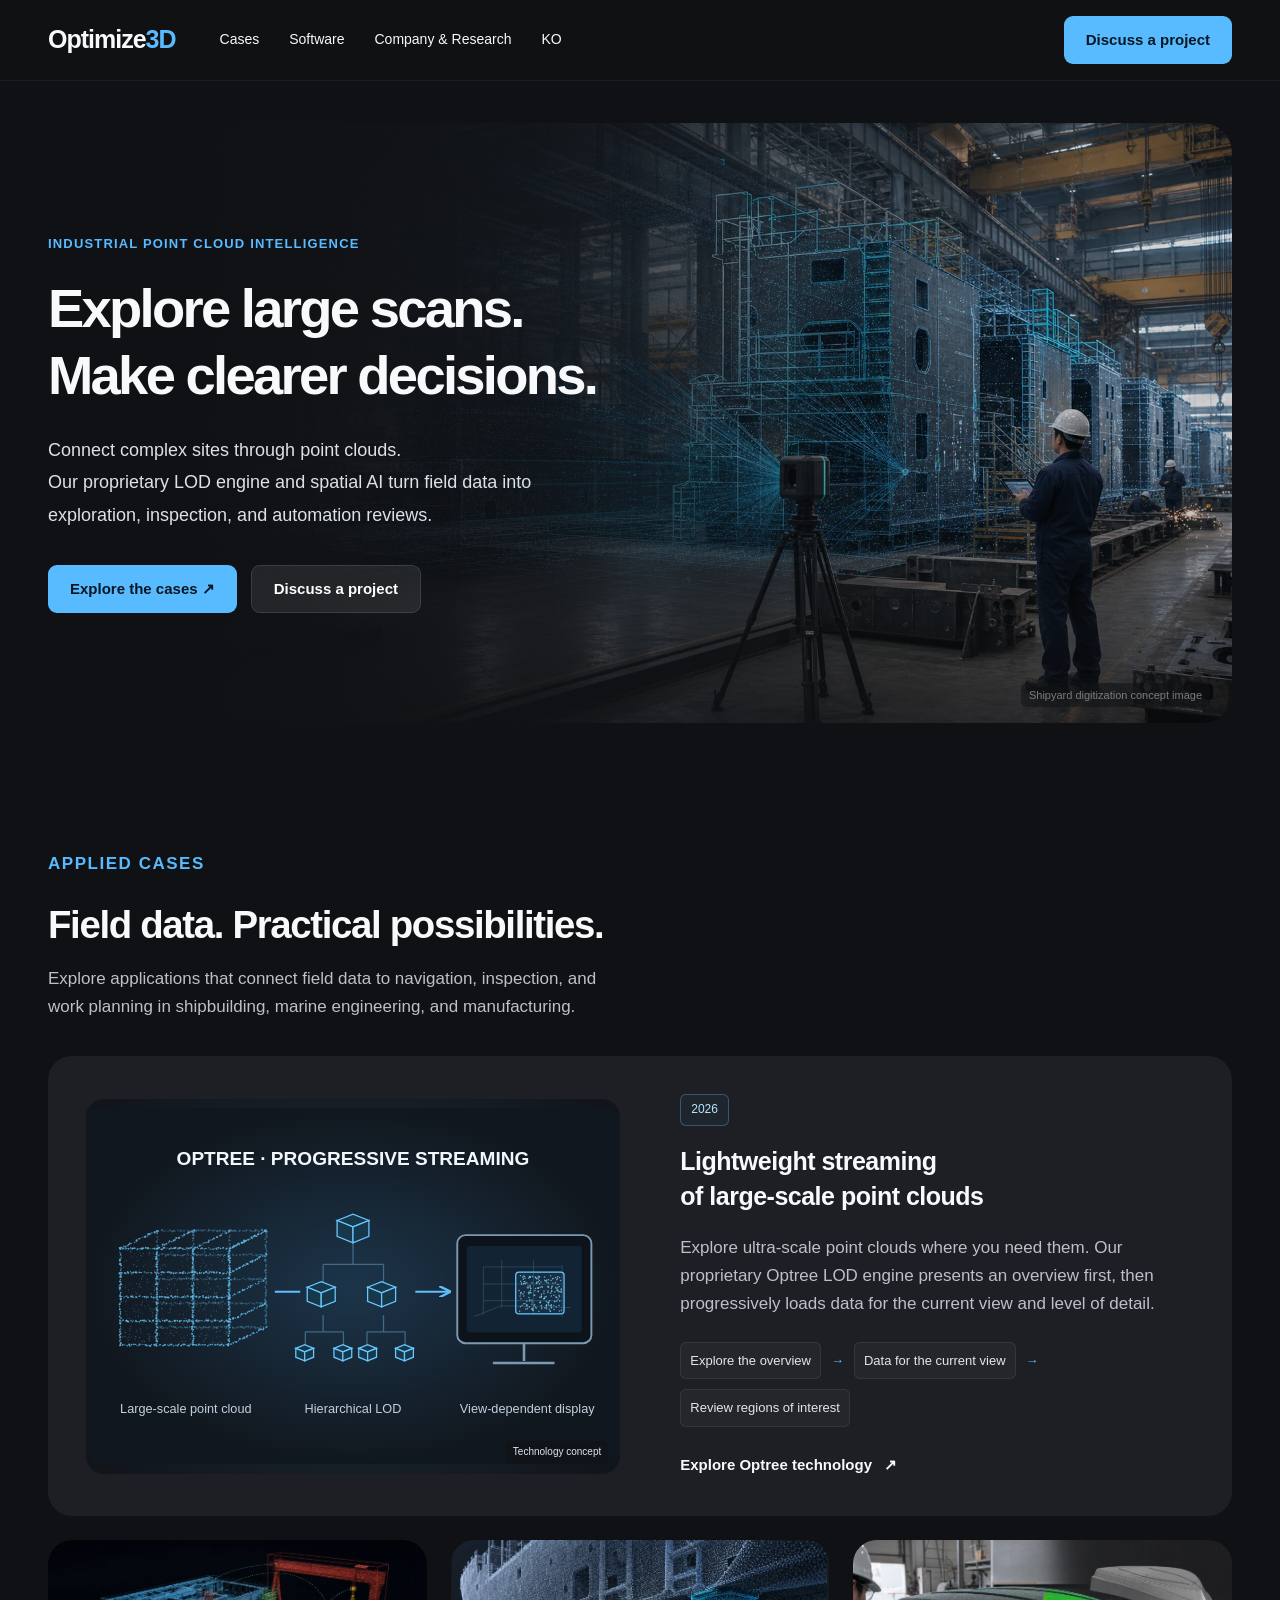
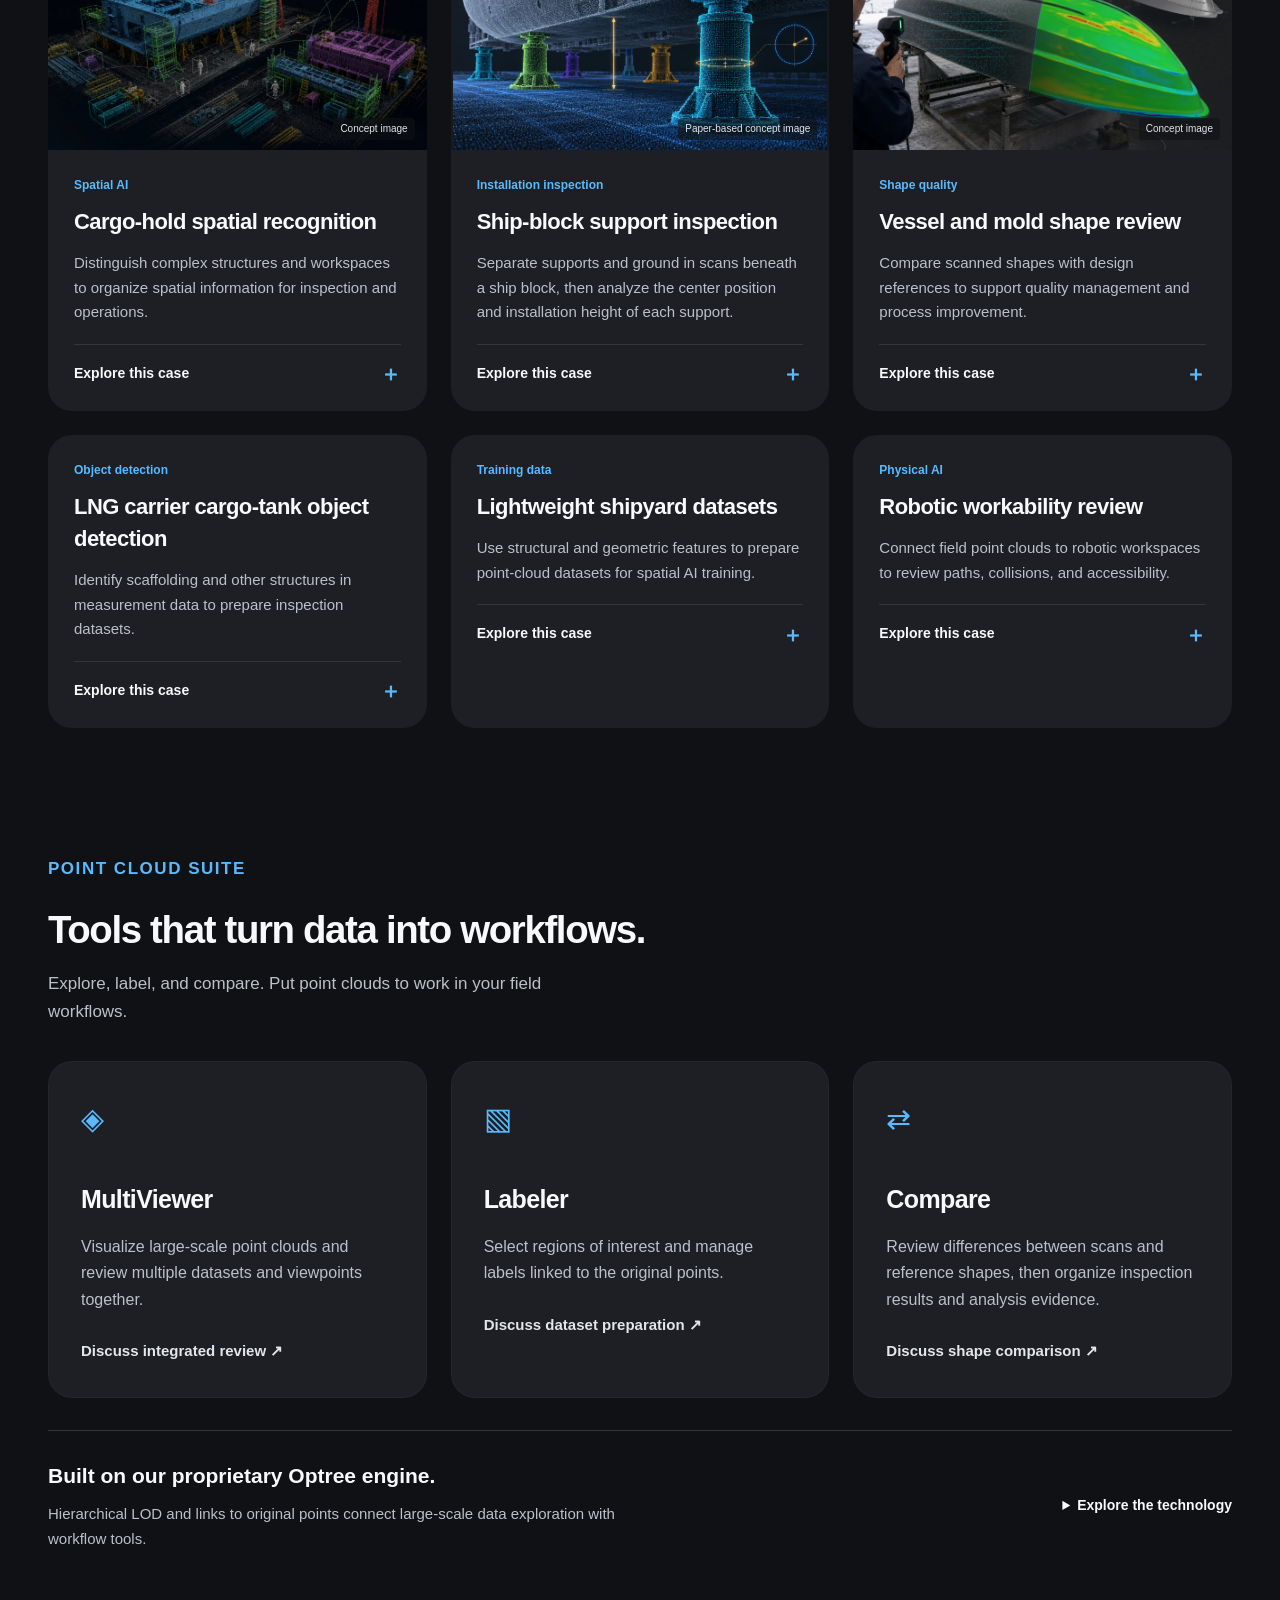
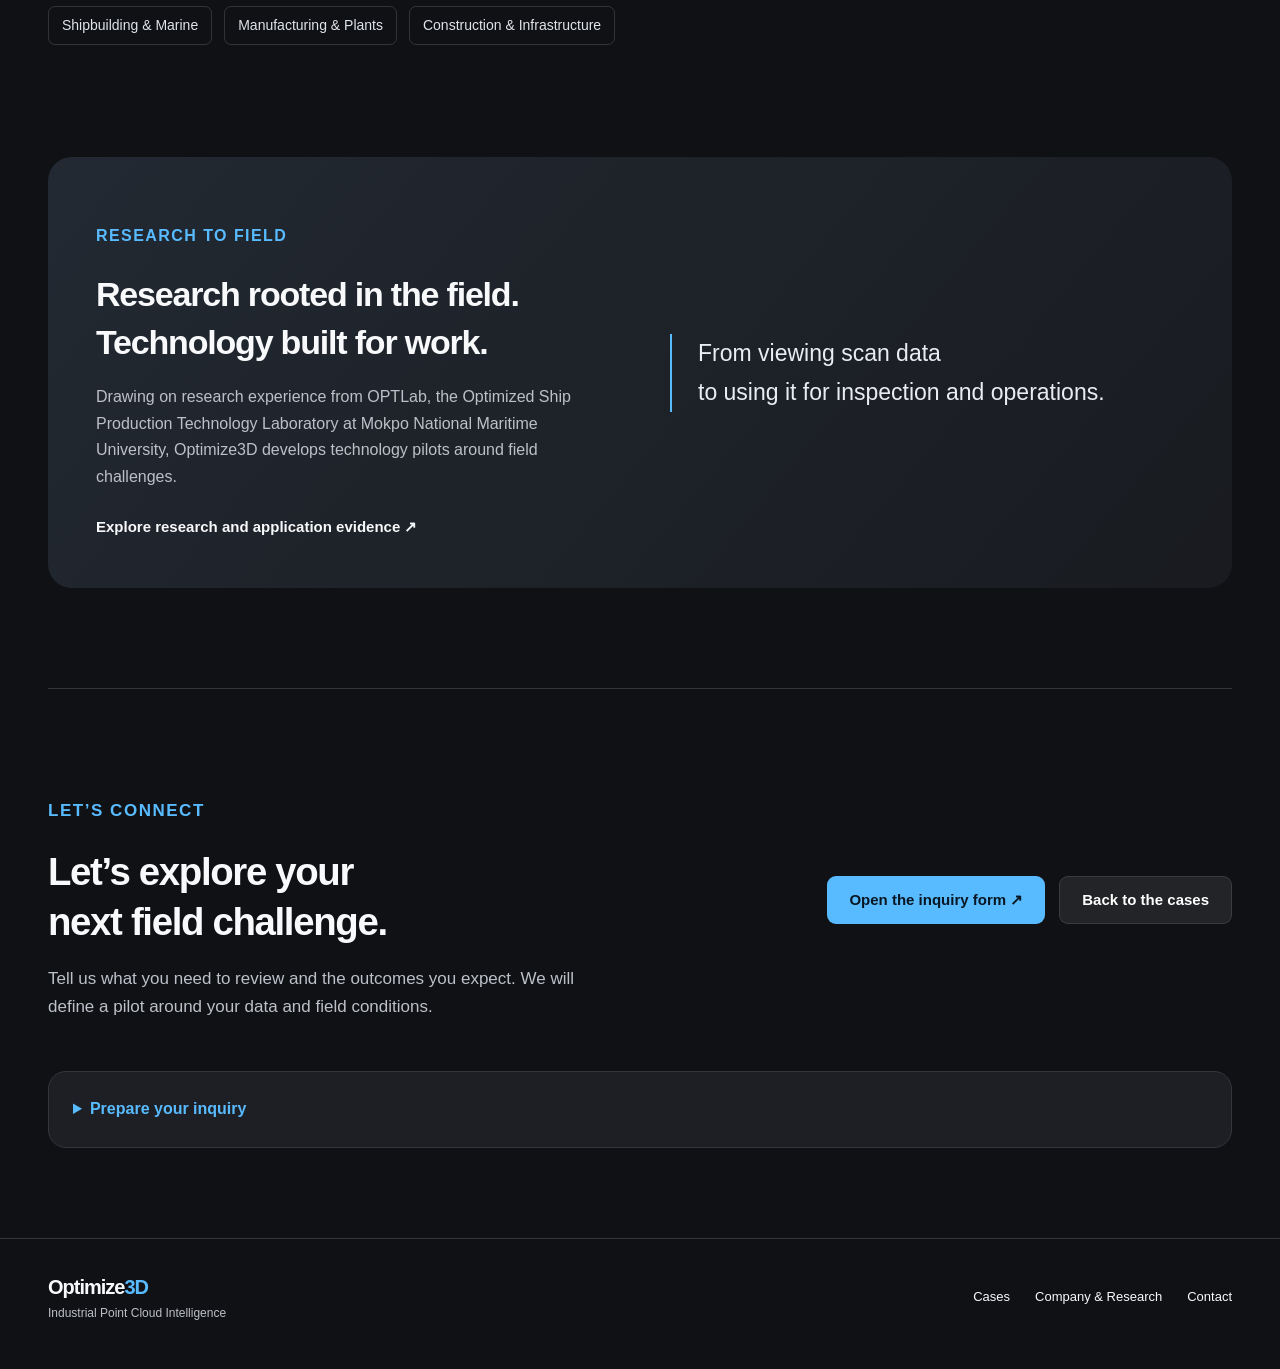
==== commit 98016bac: "Refresh bilingual homepage and deploy corrected case visuals" ====
--- a/en/index.html
+++ b/en/index.html
@@ -15,10 +15,10 @@
   <meta property="og:title" content="Optimize3D | Industrial 3D Point Cloud AI">
   <meta property="og:description" content="Lightweight point-cloud streaming with our proprietary Optree LOD engine, connected to AI analysis, quality inspection, reverse engineering, and robotics data.">
   <meta property="og:url" content="https://optimize3d.github.io/homepage/en/">
-  <meta property="og:image" content="https://optimize3d.github.io/homepage/assets/images/generated/hero-shipyard-pointcloud-v2.png">
+  <meta property="og:image" content="https://optimize3d.github.io/homepage/assets/images/generated/home-hero.webp">
   <meta name="twitter:card" content="summary_large_image">
   <link rel="icon" href="../assets/brand/favicon.svg" type="image/svg+xml">
-  <link rel="stylesheet" href="../assets/css/styles.css?v=20261004a">
+  <link rel="stylesheet" href="../assets/css/home.css?v=20261004b">
   <script type="application/ld+json">
     {
       "@context": "https://schema.org",
@@ -46,444 +46,23 @@
   </script>
 </head>
 <body>
-  <a class="skip-link" href="#main">Skip to content</a>
-
-  <header class="site-header" id="top">
-    <nav class="nav" aria-label="Primary navigation">
-      <a class="brand" href="#top" aria-label="Optimize3D home">
-        <span class="brand-mark-window" aria-hidden="true">
-          <img src="../assets/brand/optlab-optimize3d-logo-white.png?v=20260708a" alt="">
-        </span>
-        <span class="brand-type">
-          <strong>Optimize3D</strong>
-          <small>POINT CLOUD INTELLIGENCE</small>
-        </span>
-      </a>
-      <button class="nav-toggle" type="button" aria-expanded="false" aria-controls="nav-links" aria-label="Open menu">
-        <span></span><span></span><span></span>
-      </button>
-      <div class="nav-links" id="nav-links">
-        <a href="#solutions">Software</a>
-        <a href="#business">Services</a>
-        <a href="#cases">Cases</a>
-        <a href="#platform">Operating Model</a>
-        <a href="research.html">Research</a>
-        <a href="#contact">Contact</a>
-        <a class="language-link" href="../index.html" lang="ko">KO</a>
-      </div>
-    </nav>
-  </header>
-
-  <main id="main">
-    <section class="hero" aria-labelledby="hero-title">
-      <div class="hero-inner">
-        <div class="hero-copy">
-          <p class="eyebrow">Connect 3D scan data to field decisions and execution</p>
-          <h1 id="hero-title">Optimize3D</h1>
-          <p class="hero-lead">We are an industrial 3D point-cloud data company connecting shipbuilding, offshore, manufacturing, and construction spaces to AI analysis, quality decisions, reverse engineering, and robotics.</p>
-          <div class="hero-actions">
-            <a class="button primary" href="#contact">Discuss a pilot</a>
-            <a class="button secondary" href="#cases">View projects</a>
-          </div>
-          <div class="hero-tags" aria-label="Core capabilities">
-            <span>Point cloud</span><span>Lightweight point-cloud streaming</span><span>AI object recognition</span><span>AI spatial reasoning</span><span>Quality inspection</span><span>3D scanning &amp; printing</span><span>Reverse engineering</span>
-          </div>
-        </div>
-      </div>
-    </section>
-
-    <section class="section data-system-section" id="data-flow" aria-labelledby="data-flow-title" data-pipeline>
-      <div class="section-head compact data-system-head">
-        <p class="kicker">Scan to Execution</p>
-        <h2 id="data-flow-title">One field dataset, connected from capture to execution.</h2>
-        <p class="lead">Explore field capture, spatial AI, quality inspection, and Physical AI as one connected data flow.</p>
-      </div>
-      <div class="data-system-layout">
-        <div class="data-stage-list" role="tablist" aria-label="3D data transformation stages">
-          <button class="data-stage-step is-active" id="flow-step-1" type="button" role="tab" aria-selected="true" aria-controls="data-stage-panel" data-pipeline-step
-            data-pipeline-title="Field capture and reference alignment"
-            data-pipeline-body="Ship blocks, cargo holds, molds, piping, and workspaces are organized with point clouds, photos, and CAD references."
-            data-pipeline-output="Point cloud / Photo / CAD reference"
-            data-pipeline-image="../assets/images/generated/field-scan-workflow-v2.png"
-            data-pipeline-alt="Shipyard field capture and point-cloud to CAD workflow"
-            data-pipeline-caption="Capture / registration / reference coordinates">
-            <span>01</span><span><strong>Capture</strong><small>3D scan, registration, reference coordinates</small></span>
-          </button>
-          <button class="data-stage-step" id="flow-step-2" type="button" role="tab" aria-selected="false" aria-controls="data-stage-panel" data-pipeline-step
-            data-pipeline-title="AI object recognition and spatial reasoning"
-            data-pipeline-body="Semantic segmentation and 3D object detection distinguish structures, parts, and workspaces while calculating accessibility and spatial relationships."
-            data-pipeline-output="Semantic labels / Objects / Spatial relations"
-            data-pipeline-image="../assets/images/generated/spatial-ai-shipyard-segmentation-v2.png"
-            data-pipeline-alt="Semantic segmentation and object recognition for shipyard point clouds"
-            data-pipeline-caption="Semantic segmentation / object recognition / spatial reasoning">
-            <span>02</span><span><strong>Understand</strong><small>Segmentation, recognition, spatial reasoning</small></span>
-          </button>
-          <button class="data-stage-step" id="flow-step-3" type="button" role="tab" aria-selected="false" aria-controls="data-stage-panel" data-pipeline-step
-            data-pipeline-title="Deviation analysis and quality decisions"
-            data-pipeline-body="CAD deviation, tolerance, installation accuracy, and before-and-after welding deformation become inspection evidence and digital reports."
-            data-pipeline-output="Deviation map / Tolerance / Quality report"
-            data-pipeline-image="../assets/images/generated/quality-deviation-scan-v2.png"
-            data-pipeline-alt="Quality deviation analysis comparing a 3D scan model against CAD reference"
-            data-pipeline-caption="CAD comparison / deviation map / quality decision">
-            <span>03</span><span><strong>Decide</strong><small>Deviation, tolerance, quality report</small></span>
-          </button>
-          <button class="data-stage-step" id="flow-step-4" type="button" role="tab" aria-selected="false" aria-controls="data-stage-panel" data-pipeline-step
-            data-pipeline-title="Physical AI execution data"
-            data-pipeline-body="Object locations and spatial constraints become robot paths, collision checks, 3D vision conditions, and welding automation inputs."
-            data-pipeline-output="Robot path / Collision check / Vision setup"
-            data-pipeline-image="../assets/images/generated/physical-ai-robot-execution-v2.png"
-            data-pipeline-alt="Physical AI visualization connecting a point-cloud workspace to robot paths and collision checks"
-            data-pipeline-caption="Robot workspace / collision / vision condition">
-            <span>04</span><span><strong>Execute</strong><small>Robot workspace, collision, vision setup</small></span>
-          </button>
-        </div>
-        <div class="data-stage-view" id="data-stage-panel" role="tabpanel" aria-labelledby="flow-step-1">
-          <figure class="data-stage-media">
-            <img data-pipeline-image src="../assets/images/generated/field-scan-workflow-v2.png" alt="Shipyard field capture and point-cloud to CAD workflow" decoding="async">
-            <figcaption data-pipeline-visual-caption>Capture / registration / reference coordinates</figcaption>
-          </figure>
-          <div class="pipeline-deliverable">
-            <p class="screen-kicker">ACTIVE DATA FLOW</p>
-            <h3 data-pipeline-visual-title>Field capture and reference alignment</h3>
-            <p data-pipeline-visual-body>Ship blocks, cargo holds, molds, piping, and workspaces are organized with point clouds, photos, and CAD references.</p>
-            <strong data-pipeline-visual-output>Point cloud / Photo / CAD reference</strong>
-          </div>
-        </div>
-      </div>
-    </section>
-
-    <section class="section suite-section" id="solutions" aria-labelledby="suite-title" data-tab-group>
-      <div class="section-head compact suite-head">
-        <p class="kicker">Optimize3D Point Cloud Suite</p>
-        <h2 id="suite-title">One point cloud, connected across multiple field workflows.</h2>
-        <p class="lead">Optree Framework manages ultra-scale data through a shared structure, while Recognition Engine, Labeler, MultiViewer, and Compare connect object recognition, integrated review, and quantitative comparison.</p>
-      </div>
-
-      <div class="suite-tabs" role="tablist" aria-label="Optimize3D point-cloud software">
-        <button id="suite-tab-labeler" type="button" role="tab" aria-selected="true" aria-controls="suite-labeler" data-tab-target="suite-labeler">Labeler</button>
-        <button id="suite-tab-multiviewer" type="button" role="tab" aria-selected="false" aria-controls="suite-multiviewer" data-tab-target="suite-multiviewer">MultiViewer</button>
-        <button id="suite-tab-compare" type="button" role="tab" aria-selected="false" aria-controls="suite-compare" data-tab-target="suite-compare">Compare</button>
-      </div>
-
-      <div class="suite-panels">
-        <article class="suite-panel tab-panel is-active" id="suite-labeler" role="tabpanel" aria-labelledby="suite-tab-labeler">
-          <div class="suite-copy">
-            <p class="screen-kicker">AI DATASET OPERATIONS</p>
-            <h3>Optimize3D Labeler</h3>
-            <p>Select and clip regions in large point clouds, then manage semantic and instance labels while preserving their connection to the source points.</p>
-            <ul class="suite-feature-list">
-              <li>Large-dataset region selection and clipping</li>
-              <li>Semantic and instance labeling</li>
-              <li>Label classes and revision management</li>
-            </ul>
-            <a class="suite-link" href="#contact" data-contact-category="Optree Recognition Engine &amp; Point Cloud Suite">Discuss the solution</a>
-          </div>
-          <div class="solution-surface labeler-surface" role="img" aria-label="Large point-cloud region selection and semantic labeling workspace">
-            <div class="surface-topbar" aria-hidden="true">
-              <span></span><span></span><span></span>
-              <strong>BLOCK-A21 / LABEL SESSION</strong>
-              <small>OPTREE STREAM</small>
-            </div>
-            <div class="surface-workspace" aria-hidden="true">
-              <div class="surface-sidebar">
-                <small>CLASS SET</small>
-                <b><i class="class-swatch swatch-cyan"></i>Support</b>
-                <b><i class="class-swatch swatch-lime"></i>Plate</b>
-                <b><i class="class-swatch swatch-violet"></i>Scaffold</b>
-                <b><i class="class-swatch swatch-orange"></i>Outlier</b>
-                <div class="surface-meter"><span></span></div>
-                <small>43.8M / 428M PTS</small>
-              </div>
-              <div class="point-viewport">
-                <span class="cloud-mass cloud-mass-wide"></span>
-                <span class="cloud-mass cloud-mass-supports"></span>
-                <span class="selection-volume"></span>
-                <span class="axis-marker axis-x">X</span>
-                <span class="axis-marker axis-y">Y</span>
-                <span class="axis-marker axis-z">Z</span>
-                <small class="viewport-status">REGION 04 · SEMANTIC LABEL</small>
-                <strong class="viewport-count">12,408 selected</strong>
-              </div>
-            </div>
-          </div>
-        </article>
-
-        <article class="suite-panel tab-panel" id="suite-multiviewer" role="tabpanel" aria-labelledby="suite-tab-multiviewer" hidden>
-          <div class="suite-copy">
-            <p class="screen-kicker">SYNCHRONIZED REVIEW</p>
-            <h3>Optimize3D MultiViewer</h3>
-            <p>Our proprietary Optree LOD engine enables lightweight visualization of datasets containing billions of points. It progressively loads the regions and detail needed for the current view, while synchronizing multiple scans, time steps, edited datasets, and AI outputs for review.</p>
-            <ul class="suite-feature-list">
-              <li>Lightweight visualization of billions of points with our proprietary LOD engine</li>
-              <li>View-dependent progressive streaming and multi-dataset loading</li>
-              <li>Synchronized orbit, zoom, and section review</li>
-              <li>Source-index preservation, registration, and overlay review</li>
-            </ul>
-            <a class="suite-link" href="#contact" data-contact-category="Optree Recognition Engine &amp; Point Cloud Suite">Discuss the solution</a>
-          </div>
-          <div class="solution-surface multiviewer-surface" role="img" aria-label="Multi-view workspace reviewing four point-cloud datasets from synchronized viewpoints">
-            <div class="surface-topbar" aria-hidden="true">
-              <span></span><span></span><span></span>
-              <strong>YARD-SCAN / 4 DATASETS</strong>
-              <small>VIEW SYNC ON</small>
-            </div>
-            <div class="multiview-grid" aria-hidden="true">
-              <div class="mini-viewport"><small>RAW SCAN</small><i class="mini-cloud mini-cloud-a"></i><b>428M pts</b></div>
-              <div class="mini-viewport"><small>REGISTERED</small><i class="mini-cloud mini-cloud-b"></i><b>RMS 3.2 mm</b></div>
-              <div class="mini-viewport"><small>SEMANTIC</small><i class="mini-cloud mini-cloud-c"></i><b>12 classes</b></div>
-              <div class="mini-viewport"><small>REFERENCE</small><i class="mini-cloud mini-cloud-d"></i><b>CAD overlay</b></div>
-              <span class="sync-crosshair"></span>
-            </div>
-          </div>
-        </article>
-
-        <article class="suite-panel tab-panel" id="suite-compare" role="tabpanel" aria-labelledby="suite-tab-compare" hidden>
-          <div class="suite-copy">
-            <p class="screen-kicker">QUANTITATIVE COMPARISON</p>
-            <h3>Optimize3D Compare</h3>
-            <p>Compare Scan-to-Scan, Scan-to-CAD, and AI inference outputs to quantify deviation, omissions, false detections, and quality evidence.</p>
-            <ul class="suite-feature-list">
-              <li>Scan, CAD, and AI output comparison</li>
-              <li>Distance, deviation, and outlier analysis</li>
-              <li>Digital quality report connection</li>
-            </ul>
-            <a class="suite-link" href="#contact" data-contact-category="Optree Recognition Engine &amp; Point Cloud Suite">Discuss the solution</a>
-          </div>
-          <div class="solution-surface compare-surface" role="img" aria-label="Scan-to-CAD comparison workspace with deviation map and statistics">
-            <div class="surface-topbar" aria-hidden="true">
-              <span></span><span></span><span></span>
-              <strong>SCAN / CAD DEVIATION</strong>
-              <small>TOLERANCE ±4.0 MM</small>
-            </div>
-            <div class="compare-workspace" aria-hidden="true">
-              <div class="compare-view compare-reference"><small>REFERENCE CAD</small><i></i></div>
-              <div class="compare-view compare-deviation"><small>DEVIATION MAP</small><i></i></div>
-              <span class="compare-divider"></span>
-              <div class="deviation-legend"><span></span><small>-8</small><small>0</small><small>+8 mm</small></div>
-              <div class="compare-stats">
-                <span><small>MEAN</small><b>+0.84 mm</b></span>
-                <span><small>RMS</small><b>2.31 mm</b></span>
-                <span><small>PASS</small><b>96.8%</b></span>
-              </div>
-            </div>
-          </div>
-        </article>
-      </div>
-
-      <div class="optree-foundation">
-        <div class="optree-copy">
-          <p class="screen-kicker">OPTREE CORE</p>
-          <h3>Optree Framework</h3>
-          <p><strong>Optree Framework is Optimize3D’s proprietary technology for lightweight visualization of industrial point clouds containing billions of points.</strong> Its LOD (Level of Detail) engine uses an Octree-based spatial hierarchy to show a coarse overview first, then progressively stream detailed data for the visible regions. Core LOD capabilities are implemented in MultiViewer, preserving links between lightweight display data and original points for further review and analysis.</p>
-        </div>
-        <div class="optree-capabilities" aria-label="Optree Framework core architecture">
-          <span><b>01</b>Hierarchical LOD</span>
-          <span><b>02</b>Multi-data Streaming</span>
-          <span><b>03</b>Source-index Mapping</span>
-          <span><b>04</b>Shared Project Structure</span>
-        </div>
-      </div>
-
-      <div class="recognition-engine" aria-labelledby="recognition-engine-title">
-        <div class="recognition-engine-intro">
-          <div>
-            <p class="screen-kicker">GEO-TOPOLOGY INTELLIGENCE</p>
-            <h3 id="recognition-engine-title">Optree Recognition Engine</h3>
-          </div>
-          <p><strong>An industrial engine that operationalizes ultra-scale point-cloud recognition for shipyards, engineering firms, and large manufacturing and construction sites.</strong> It computes and manages FPFH local geometric features and TDA topological features at the Optree-node level, then fuses them with deep-learning features to distinguish complex industrial objects.</p>
-        </div>
-
-        <div class="recognition-pipeline" aria-label="Optree Recognition Engine technology flow">
-          <div class="recognition-node recognition-node-input">
-            <small>OPTREE NODES</small>
-            <strong>Ultra-scale Point Cloud</strong>
-            <span>LOD · source index · feature cache</span>
-          </div>
-          <span class="recognition-arrow" aria-hidden="true">→</span>
-          <div class="recognition-feature-stack">
-            <div class="recognition-node">
-              <small>LOCAL GEOMETRY</small>
-              <strong>FPFH</strong>
-              <span>Normals · curvature · local relationships</span>
-            </div>
-            <div class="recognition-node">
-              <small>GLOBAL TOPOLOGY</small>
-              <strong>TDA / PH</strong>
-              <span>Connectivity · loops · persistence</span>
-            </div>
-          </div>
-          <span class="recognition-arrow" aria-hidden="true">→</span>
-          <div class="recognition-node recognition-node-output">
-            <small>GEO-TOPOLOGY FUSION</small>
-            <strong>Industrial Recognition</strong>
-            <span>Classification · segmentation · similarity · outliers</span>
-          </div>
-        </div>
-
-        <div class="recognition-outcomes">
-          <div>
-            <p class="screen-kicker">PRACTICAL AT SCALE</p>
-            <h4>Built for ultra-scale data</h4>
-            <p>Only the required Optree nodes and levels of detail are processed, avoiding a full in-memory load. Feature caching and source-index mapping make training, review, and inference outputs practical to reuse.</p>
-          </div>
-          <div>
-            <p class="screen-kicker">OPEN INTEROPERABILITY</p>
-            <h4>Connects with every major platform</h4>
-            <p>The engine is not tied to a single viewer or training environment. Standard files, APIs, and project interfaces connect it with point-cloud, CAD and BIM, AI, digital-twin, and engineering platforms.</p>
-          </div>
-        </div>
-
-        <div class="recognition-connections" aria-label="Platforms connected to Optree Recognition Engine">
-          <div>
-            <small>OPTIMIZE3D NATIVE</small>
-            <span>Labeler</span><span>MultiViewer</span><span>Compare</span>
-          </div>
-          <div>
-            <small>OPEN PLATFORM</small>
-            <span>Point Cloud</span><span>CAD·BIM</span><span>AI Pipeline</span><span>Digital Twin</span><span>Engineering</span>
-          </div>
-          <a class="suite-link" href="#contact" data-contact-category="Optree Recognition Engine &amp; Point Cloud Suite">Discuss Recognition Engine</a>
-        </div>
-      </div>
-    </section>
-
-    <section class="section business-section" id="business" aria-labelledby="business-title">
-      <div class="section-head compact">
-        <p class="kicker">Three Solution Pillars</p>
-        <h2 id="business-title">Field challenges become three focused data packages.</h2>
-        <p class="lead">Instead of selling equipment, we scope each project around available inputs, decision criteria, and required deliverables.</p>
-      </div>
-      <div class="business-grid business-pillars">
-        <article class="solution-pillar">
-          <span>01 / CAPTURE</span>
-          <h3>3D Capture &amp; Reconstruction</h3>
-          <p>We connect field-optimized scanning to registration, lightweight visualization of large datasets, reverse engineering, and fabrication support data.</p>
-          <ul><li>Multi-scale 3D scanning</li><li>Scan-to-CAD and reverse engineering</li><li>3D printed jigs and prototypes</li></ul>
-          <a class="pillar-link" href="#contact" data-contact-category="3D Scanning &amp; Reverse Engineering">Discuss this solution</a>
-        </article>
-        <article class="solution-pillar">
-          <span>02 / INTELLIGENCE</span>
-          <h3>Spatial AI &amp; Quality Intelligence</h3>
-          <p>We read objects and spatial relationships from point clouds, then organize deviation, tolerance, and inspection priorities for decisions.</p>
-          <ul><li>Semantic segmentation and 3D detection</li><li>AI spatial reasoning and accessibility</li><li>Deviation maps and digital quality reports</li></ul>
-          <a class="pillar-link" href="#contact" data-contact-category="Spatial AI &amp; Quality Inspection">Discuss this solution</a>
-        </article>
-        <article class="solution-pillar">
-          <span>03 / EXECUTION</span>
-          <h3>Physical AI &amp; Execution Data</h3>
-          <p>Real workspaces and sensor conditions are converted into robot-path, collision, weld-line, and execution-coordinate data.</p>
-          <ul><li>Point-cloud robot workspaces</li><li>Path, collision, and accessibility checks</li><li>3D vision and weld-line execution data</li></ul>
-          <a class="pillar-link" href="#contact" data-contact-category="Physical AI &amp; Robot Data">Discuss this solution</a>
-        </article>
-      </div>
-      <div class="application-rail" aria-label="Primary targets">
-        <strong>Typical targets</strong><span>Ship blocks</span><span>Cargo holds</span><span>Small craft</span><span>FRP molds</span><span>Piping &amp; outfitting</span><span>Robot workspaces</span>
-      </div>
-    </section>
-
-    <section class="section case-section" id="cases" aria-labelledby="case-title" data-tab-group>
-      <div class="section-head compact">
-        <p class="kicker">Applied Cases</p>
-        <h2 id="case-title">Representative applications</h2>
-        <p class="lead">Examples of shipbuilding and manufacturing scan data connected to large-scale visualization, inspection, recognition, and automation.</p>
-      </div>
-      <div class="case-tabs" role="tablist" aria-label="Representative applications">
-        <button id="case-tab-streaming" type="button" role="tab" aria-selected="true" aria-controls="case-streaming" data-tab-target="case-streaming">Lightweight Streaming of Large-Scale Point Clouds</button>
-        <button id="case-tab-cargo" type="button" role="tab" aria-selected="false" aria-controls="case-cargo" data-tab-target="case-cargo">Cargo-hold spatial AI</button>
-        <button id="case-tab-lngc" type="button" role="tab" aria-selected="false" aria-controls="case-lngc" data-tab-target="case-lngc">LNGC object detection</button>
-        <button id="case-tab-support" type="button" role="tab" aria-selected="false" aria-controls="case-support" data-tab-target="case-support">Ship-block support inspection</button>
-        <button id="case-tab-lightweight" type="button" role="tab" aria-selected="false" aria-controls="case-lightweight" data-tab-target="case-lightweight">Shipyard dataset lightweighting</button>
-        <button id="case-tab-mold" type="button" role="tab" aria-selected="false" aria-controls="case-mold" data-tab-target="case-mold">FRP mold inspection</button>
-        <button id="case-tab-robot" type="button" role="tab" aria-selected="false" aria-controls="case-robot" data-tab-target="case-robot">Robot workability</button>
-      </div>
-      <div class="case-panels">
-        <article class="case-panel tab-panel is-active" id="case-streaming" role="tabpanel" aria-labelledby="case-tab-streaming">
-          <div class="case-copy">
-            <div class="case-summary">
-              <time datetime="2026">2026</time>
-              <h3>Lightweight Streaming of Large-Scale Point Clouds</h3>
-              <p>Optimize3D’s proprietary Optree LOD engine enables lightweight visualization of large-scale point clouds containing billions of points. A coarse overview appears first, followed by progressive streaming of the point-cloud data needed for the visible area and zoom level. Links to the original points are retained, allowing large shipyard and industrial-facility scans to be explored from the overall site down to detailed regions of interest.</p>
-            </div>
-            <div class="case-scale"><strong>Billions of points</strong><span>Lightweight visualization with our proprietary Optree LOD engine</span></div>
-            <ul class="case-specs">
-              <li><strong>Input</strong><span>Large-scale E57 and PLY scans of shipyards and industrial facilities</span></li>
-              <li><strong>Process</strong><span>Proprietary hierarchical LOD engine · view-dependent progressive streaming</span></li>
-              <li><strong>Output</strong><span>Lightweight site visualization · detailed regional review · original-point links</span></li>
-            </ul>
-            <a class="suite-link" href="#contact" data-contact-category="Large-Scale Point Clouds &amp; LOD Streaming">Discuss point-cloud streaming</a>
-          </div>
-          <figure class="case-visual">
-            <img class="lod-streaming-diagram" src="../assets/visuals/lod-streaming.svg" alt="Concept diagram showing industrial point clouds organized by the proprietary Optree LOD engine and streamed by visible region for direct 3D visualization" loading="lazy" decoding="async" width="800" height="500">
-            <figcaption>Concept diagram · coarse overview → view-dependent LOD streaming → detailed regional visualization</figcaption>
-          </figure>
-        </article>
-        <article class="case-panel tab-panel" id="case-cargo" role="tabpanel" aria-labelledby="case-tab-cargo" hidden>
-          <div class="case-copy"><div class="case-summary"><time>2025</time><h3>Deep-learning spatial recognition module for a container-ship cargo hold</h3><p>Structures and workspaces are recognized from a shipyard cargo-hold point cloud, with object segmentation, spatial relationships, and inspection-reference data organized into an automation module.</p></div><ul class="case-specs"><li><strong>Input</strong><span>Cargo-hold 3D point cloud</span></li><li><strong>Analysis</strong><span>Object recognition, spatial reasoning, accessibility</span></li><li><strong>Output</strong><span>Inspection and work-reference data package</span></li></ul></div>
-          <figure class="case-visual"><img class="is-diagram" src="../assets/images/applied/cargo-hold-spatial-perception.jpg" alt="Deep-learning semantic segmentation and object identification of a cargo-hold 3D LiDAR point cloud" loading="lazy" decoding="async"><figcaption>3D LiDAR / deep learning / semantic segmentation / object clustering</figcaption></figure>
-        </article>
-        <article class="case-panel tab-panel" id="case-lngc" role="tabpanel" aria-labelledby="case-tab-lngc" hidden>
-          <div class="case-copy"><div class="case-summary"><time>2020-2021</time><h3>3D point-cloud object detection in an LNGC cargo hold</h3><p>Deep-learning point-cloud processing and post-processing were studied to detect and segment scaffolding systems during cargo-hold flatness measurement.</p></div><ul class="case-specs"><li><strong>Input</strong><span>LNGC cargo-hold scan data</span></li><li><strong>Analysis</strong><span>Object detection, semantic segmentation, post-processing</span></li><li><strong>Output</strong><span>Measurement-target organization and inspection support</span></li></ul></div>
-          <figure class="case-visual"><img class="is-diagram" src="../assets/images/applied/lngc-cargo-hold-ai-detection.jpg" alt="AI detection of cargo-hold structures and wall-flatness inspection from LNGC 3D scan data" loading="lazy" decoding="async"><figcaption>3D object detection / semantic segmentation / post-processing</figcaption></figure>
-        </article>
-        <article class="case-panel tab-panel" id="case-support" role="tabpanel" aria-labelledby="case-tab-support" hidden>
-          <div class="case-copy"><div class="case-summary"><time>2026</time><h3>Ship-block support installation inspection</h3><p>Supports are segmented and extracted from ship-block underside point clouds, then compared with the reference layout to quantify installation deviations.</p></div><ul class="case-specs"><li><strong>Input</strong><span>3D LiDAR scans beneath a ship block</span></li><li><strong>Analysis</strong><span>PointVector segmentation, DBSCAN and RANSAC</span></li><li><strong>Output</strong><span>Support position, height, and installation deviation</span></li></ul></div>
-          <figure class="case-visual"><img class="is-diagram" src="../assets/images/applied/ship-block-support-inspection.jpg" alt="Deep-learning workflow for segmenting ship-block supports and inspecting their positions and outliers" loading="lazy" decoding="async"><figcaption>PointVector / DBSCAN / RANSAC / support installation accuracy · <a href="https://doi.org/10.3744/SNAK.2026.63.3.191" target="_blank" rel="noopener noreferrer">View the JSNAK paper</a></figcaption></figure>
-        </article>
-        <article class="case-panel tab-panel" id="case-lightweight" role="tabpanel" aria-labelledby="case-tab-lightweight" hidden>
-          <div class="case-copy"><div class="case-summary"><time>2025</time><h3>Topology- and Geometry-Augmented Lightweight Shipyard Point-Cloud Datasets</h3><p>Topologically significant structures and local geometric features were extracted from large-scale ship-block and shipyard point clouds to reduce data volume while preserving the shape information and performance required for deep-learning object detection.</p></div><ul class="case-specs"><li><strong>Input</strong><span>Large-scale ship-block and shipyard-environment 3D point clouds</span></li><li><strong>Analysis</strong><span>TDA persistent homology, FPFH geometric feature extraction and augmentation</span></li><li><strong>Output</strong><span>Lightweight training datasets preserving shape quality and object-detection performance</span></li></ul></div>
-          <figure class="case-visual"><img class="is-diagram" src="../assets/images/applied/shipyard-dataset-lightweighting.jpg" alt="Shipyard point-cloud dataset lightweighting and object-inference architecture combining FPFH geometric features with TDA topological features" loading="lazy" decoding="async"><figcaption>TDA / persistent homology / FPFH / feature augmentation · <a href="https://doi.org/10.3744/SNAK.2025.62.6.373" target="_blank" rel="noopener noreferrer">TDA paper</a> · <a href="https://doi.org/10.3744/SNAK.2025.62.5.280" target="_blank" rel="noopener noreferrer">FPFH paper</a></figcaption></figure>
-        </article>
-        <article class="case-panel tab-panel" id="case-mold" role="tabpanel" aria-labelledby="case-tab-mold" hidden>
-          <div class="case-copy"><div class="case-summary"><time>2016-2021</time><h3>3D scanning and shape-deviation analysis for small craft and FRP molds</h3><p>Scan data from small craft and production molds were compared against reference shapes to verify dimensional control and process-improvement potential.</p></div><ul class="case-specs"><li><strong>Input</strong><span>Small-craft and FRP mold scan data</span></li><li><strong>Analysis</strong><span>Registration, deviation map, quality criteria</span></li><li><strong>Output</strong><span>Mold quality-control and improvement evidence</span></li></ul></div>
-          <figure class="case-visual"><img src="../assets/images/applied/marine-scan-model.jpg" alt="Small-craft scan model and geometric deviation analysis" loading="lazy" decoding="async"><figcaption>Scan model / CAD alignment / deviation map</figcaption></figure>
-        </article>
-        <article class="case-panel tab-panel" id="case-robot" role="tabpanel" aria-labelledby="case-tab-robot" hidden>
-          <div class="case-copy"><div class="case-summary"><time>2025-2026</time><h3>Point-cloud Physical AI and collaborative-robot workability study</h3><p>Ship-block point-cloud environments, 3D vision sensors, and 3D-printed specimens are connected to assess robot paths, collision, accessibility, and weld-line extraction.</p></div><ul class="case-specs"><li><strong>Input</strong><span>Ship-block point cloud, robot cell, 3D vision conditions</span></li><li><strong>Analysis</strong><span>Spatial reasoning, collision, weld-line and surface extraction</span></li><li><strong>Output</strong><span>Physical AI setup and robot execution data</span></li></ul></div>
-          <figure class="case-visual"><img src="../assets/images/applied/robot-weld-line-detection.jpg" alt="Robot cell and 3D vision validation for weld-line detection and Physical AI" loading="lazy" decoding="async"><figcaption>Robot cell / 3D vision / weld-line extraction</figcaption></figure>
-        </article>
-      </div>
-    </section>
-
-    <section class="section platform-section" id="platform" aria-labelledby="platform-title">
-      <div class="platform-copy">
-        <p class="kicker">Operating Model</p>
-        <h2 id="platform-title">Reduce the bottleneck after 3D scanning.</h2>
-        <p>We move beyond viewing scan results by adding AI intelligence and extending the data into inspection, reverse engineering, quality decisions, and Physical AI execution.</p>
-      </div>
-      <div class="platform-work">
-        <div class="workflow-board" aria-label="Optimize3D project workflow">
-          <article><strong>01</strong><h3>Field Capture</h3><p>Review point clouds, CAD, photos, inspection criteria, and field constraints.</p></article>
-          <article><strong>02</strong><h3>Reference Model</h3><p>Define coordinates, reference geometry, tolerances, and decision criteria.</p></article>
-          <article><strong>03</strong><h3>AI &amp; Metrology</h3><p>Validate deviation maps, feature extraction, segmentation, spatial reasoning, and reports.</p></article>
-          <article><strong>04</strong><h3>Execution Package</h3><p>Deliver inspection reports, CAD reconstruction, jig design, and Physical AI execution data.</p></article>
-        </div>
-        <dl class="engagement-summary">
-          <div><dt>Input</dt><dd>Point cloud / CAD / photos / drawings / inspection criteria</dd></div>
-          <div><dt>Deliverable</dt><dd>Inspection report / Scan-to-CAD / AI analysis / jig / robot data</dd></div>
-          <div><dt>Engagement</dt><dd>Sample review → project scope → field-ready data package</dd></div>
-        </dl>
-      </div>
-    </section>
-
-    <section class="section proof-section" id="proof" aria-labelledby="proof-title">
-      <div class="proof-copy">
-        <p class="kicker">Research Backbone by OPTLab</p>
-        <h2 id="proof-title">Industry-academic research foundation</h2>
-        <p>Optimize3D builds on joint shipyard and manufacturing research by OPTLab at Mokpo National Maritime University, covering 3D scanning, quality control, reverse engineering, machine learning, additive manufacturing, and collaborative robotics.</p>
-        <div class="proof-actions"><a class="button secondary" href="research.html">Explore research output</a></div>
-      </div>
-      <div class="proof-evidence">
-        <div class="proof-stats" aria-label="OPTLab research summary"><article><strong>7</strong><span>Academic awards</span></article><article><strong>50+</strong><span>Peer-reviewed papers</span></article><article><strong>300+</strong><span>Research presentations</span></article></div>
-        <div class="proof-list"><span>Small-craft and FRP mold deviation analysis</span><span>Shipyard LNGC cargo-hold object detection</span><span>3D point-cloud object recognition</span><span>Collaborative-robot Physical AI studies</span><span>Ship-block virtual assembly and GD&amp;T</span><span>Shipyard point-cloud datasets</span></div>
-      </div>
-    </section>
-
-    <section class="cta-section" id="contact" aria-labelledby="contact-title">
-      <div class="cta-inner">
-        <p class="kicker">Contact</p>
-        <h2 id="contact-title">Tell us what data you have and what needs to be solved.</h2>
-        <p>A point cloud, CAD file, photo set, inspection criterion, or field problem is enough to start defining an application scope.</p>
-        <form class="contact-form" data-email-form data-email-locale="en">
+<a class="skip" href="#main">Skip to content</a>
+<header><nav class="nav wrap" aria-label="Main navigation"><a class="brand" href="#top">Optimize<span>3D</span></a><button class="menu" aria-expanded="false" aria-controls="nav-links" type="button">Menu</button><div class="links" id="nav-links"><a href="#cases">Cases</a><a href="#solutions">Software</a><a href="#about">Company &amp; Research</a><a href="../index.html" lang="ko">KO</a><a class="btn nav-cta" href="#contact">Discuss a project</a></div></nav></header>
+<main id="main">
+<div class="wrap" id="top"><section class="hero" aria-labelledby="hero-title"><div class="hero-media"><img src="../assets/images/generated/home-hero.webp" width="1731" height="909" alt="Concept image connecting a shipyard with point-cloud data" fetchpriority="high"><span class="media-note">Shipyard digitization concept image</span></div><div class="hero-copy"><p class="eyebrow">INDUSTRIAL POINT CLOUD INTELLIGENCE</p><h1 id="hero-title">Explore large scans.<br>Make clearer decisions.</h1><p class="hero-lead">Connect complex sites through point clouds.<br>Our proprietary LOD engine and spatial AI turn field data into exploration, inspection, and automation reviews.</p><div class="actions"><a class="btn" href="#cases">Explore the cases <span aria-hidden="true">&nbsp;↗</span></a><a class="btn secondary" href="#contact">Discuss a project</a></div></div></section></div>
+<section class="content wrap" id="cases" aria-labelledby="cases-title"><div class="section-head"><div><p class="eyebrow">APPLIED CASES</p><h2 id="cases-title">Field data. Practical possibilities.</h2><p>Explore applications that connect field data to navigation, inspection, and work planning in shipbuilding, marine engineering, and manufacturing.</p></div></div>
+<article class="feature" id="case-streaming"><figure class="feature-media" style="margin:0"><img src="../assets/visuals/lod-streaming-v2.en.svg" width="840" height="540" alt="Concept diagram of Optree LOD organizing large-scale point clouds and progressively delivering visible regions" loading="lazy"></figure><div><span class="pill">2026</span><h3>Lightweight streaming<br>of large-scale point clouds</h3><p>Explore ultra-scale point clouds where you need them. Our proprietary Optree LOD engine presents an overview first, then progressively loads data for the current view and level of detail.</p><div class="flow" aria-label="LOD streaming workflow"><span>Explore the overview</span><i aria-hidden="true">→</i><span>Data for the current view</span><i aria-hidden="true">→</i><span>Review regions of interest</span></div><a class="text-link" href="#solutions">Explore Optree technology <span aria-hidden="true">↗</span></a></div></article>
+<div class="grid">
+<article class="card"><div class="card-media concept"><img src="../assets/images/generated/home-spatial-ai.webp" width="1672" height="941" alt="Concept image of spatial AI distinguishing shipyard structures" loading="lazy"></div><div class="card-copy"><span class="tag">Spatial AI</span><h3>Cargo-hold spatial recognition</h3><p>Distinguish complex structures and workspaces to organize spatial information for inspection and operations.</p><details><summary>Explore this case</summary><div class="detail-body"><p><strong>Target</strong> Container-ship cargo-hold point clouds<br><strong>Application</strong> Object segmentation, spatial relationships, and accessibility review<br><strong>Output</strong> Reference data for inspection and operations</p></div></details></div></article>
+<article class="card" id="case-support"><div class="card-media paper-concept"><img src="../assets/images/generated/home-support-inspection-paper.webp" width="1672" height="941" alt="Paper-based concept image separating cylindrical supports from ship-block and ground point clouds and analyzing cross-section centers and installation heights" loading="lazy"></div><div class="card-copy"><span class="tag">Installation inspection</span><h3>Ship-block support inspection</h3><p>Separate supports and ground in scans beneath a ship block, then analyze the center position and installation height of each support.</p><details><summary>Explore this case</summary><div class="detail-body"><p><strong>Target</strong> Point clouds beneath a ship block<br><strong>Application</strong> Individual support separation, circular cross-section estimation, and position and height review<br><strong>Output</strong> Geometry of each support and evidence for installation analysis</p><p>The related paper validated its position-comparison method using a synthetic reference layout.</p><a href="https://doi.org/10.3744/SNAK.2026.63.3.191" target="_blank" rel="noopener">Read the related research ↗</a></div></details></div></article>
+<article class="card"><div class="card-media concept"><img src="../assets/images/generated/home-quality.webp" width="1672" height="941" alt="Concept image comparing a scanned shape with a design reference" loading="lazy"></div><div class="card-copy"><span class="tag">Shape quality</span><h3>Vessel and mold shape review</h3><p>Compare scanned shapes with design references to support quality management and process improvement.</p><details><summary>Explore this case</summary><div class="detail-body"><p><strong>Target</strong> Small vessels and FRP molds<br><strong>Application</strong> Reference alignment, deviation maps, and inspection criteria review<br><strong>Output</strong> Evidence for quality management and improvement</p></div></details></div></article>
+<article class="card"><div class="card-copy"><span class="tag">Object detection</span><h3>LNG carrier cargo-tank object detection</h3><p>Identify scaffolding and other structures in measurement data to prepare inspection datasets.</p><details><summary>Explore this case</summary><div class="detail-body"><p>This research connects object detection, semantic segmentation, and post-processing of cargo-tank point clouds to measurement-data preparation.</p></div></details></div></article>
+<article class="card"><div class="card-copy"><span class="tag">Training data</span><h3>Lightweight shipyard datasets</h3><p>Use structural and geometric features to prepare point-cloud datasets for spatial AI training.</p><details><summary>Explore this case</summary><div class="detail-body"><p>Combine topological and geometric features to organize shape information for object recognition. This research focuses on training datasets, distinct from visualization streaming.</p><a href="https://doi.org/10.3744/SNAK.2025.62.6.373" target="_blank" rel="noopener">Read the related research ↗</a></div></details></div></article>
+<article class="card"><div class="card-copy"><span class="tag">Physical AI</span><h3>Robotic workability review</h3><p>Connect field point clouds to robotic workspaces to review paths, collisions, and accessibility.</p><details><summary>Explore this case</summary><div class="detail-body"><p>Review weld-line extraction and robotic work feasibility using point-cloud environments, vision-sensor conditions, and test specimens.</p></div></details></div></article>
+</div></section>
+<section class="content wrap" id="solutions" aria-labelledby="suite-title"><div class="section-head"><div><p class="eyebrow">POINT CLOUD SUITE</p><h2 id="suite-title">Tools that turn data into workflows.</h2><p>Explore, label, and compare. Put point clouds to work in your field workflows.</p></div></div><div class="suite"><article class="product"><div class="symbol" aria-hidden="true">◈</div><h3>MultiViewer</h3><p>Visualize large-scale point clouds and review multiple datasets and viewpoints together.</p><a class="text-link" href="#contact">Discuss integrated review ↗</a></article><article class="product"><div class="symbol" aria-hidden="true">▧</div><h3>Labeler</h3><p>Select regions of interest and manage labels linked to the original points.</p><a class="text-link" href="#contact">Discuss dataset preparation ↗</a></article><article class="product"><div class="symbol" aria-hidden="true">⇄</div><h3>Compare</h3><p>Review differences between scans and reference shapes, then organize inspection results and analysis evidence.</p><a class="text-link" href="#contact">Discuss shape comparison ↗</a></article></div><div class="anchor-alias" id="data-flow"></div><div class="engine"><div><h3>Built on our proprietary Optree engine.</h3><p>Hierarchical LOD and links to original points connect large-scale data exploration with workflow tools.</p></div><details><summary>Explore the technology</summary><p>LOD selects the level of detail needed for the current view. Optree manages point clouds in a hierarchy and progressively delivers required regions. Recognition Engine connects geometric and topological features and object recognition to workflows.</p></details></div><div class="anchor-alias" id="business"></div><div class="industries" aria-label="Industries"><span>Shipbuilding &amp; Marine</span><span>Manufacturing &amp; Plants</span><span>Construction &amp; Infrastructure</span></div></section>
+<section class="content wrap" id="about" aria-labelledby="about-title"><div class="anchor-alias" id="platform"></div><div class="research"><div><p class="eyebrow">RESEARCH TO FIELD</p><h2 id="about-title">Research rooted in the field.<br>Technology built for work.</h2><p>Drawing on research experience from OPTLab, the Optimized Ship Production Technology Laboratory at Mokpo National Maritime University, Optimize3D develops technology pilots around field challenges.</p><a class="text-link" href="research.html">Explore research and application evidence ↗</a></div><blockquote>From viewing scan data<br>to using it for inspection and operations.</blockquote></div></section>
+<section class="contact wrap" id="contact" aria-labelledby="contact-title"><div><p class="eyebrow">LET’S CONNECT</p><h2 id="contact-title">Let’s explore your<br>next field challenge.</h2><p>Tell us what you need to review and the outcomes you expect. We will define a pilot around your data and field conditions.</p></div><div class="actions"><a class="btn" href="#inquiry-form" data-open-inquiry>Open the inquiry form ↗</a><a class="btn secondary" href="#cases">Back to the cases</a></div><details class="inquiry" id="inquiry-form"><summary>Prepare your inquiry</summary><form class="contact-form" data-email-form data-email-locale="en">
           <div class="contact-field"><label for="contact-name">Name <span aria-hidden="true">*</span></label><input id="contact-name" name="name" type="text" autocomplete="name" placeholder="Your name" required></div>
           <div class="contact-field"><label for="contact-company">Company / organization <span aria-hidden="true">*</span></label><input id="contact-company" name="company" type="text" autocomplete="organization" placeholder="Company or organization" required></div>
           <div class="contact-field"><label for="contact-phone">Phone</label><input id="contact-phone" name="phone" type="tel" autocomplete="tel" placeholder="+82 10 0000 0000"></div>
@@ -525,18 +104,11 @@
           </fieldset>
           <div class="contact-field contact-field-wide"><label for="contact-details">Project details <span aria-hidden="true">*</span></label><textarea id="contact-details" name="details" rows="7" placeholder="Describe the target asset, field conditions, current issue, expected deliverables, and preferred schedule." required></textarea></div>
           <div class="contact-nda contact-field-wide"><strong>Optimize3D confidentiality commitment</strong><p>All drawings, original 3D scans, and corporate information are handled as strictly confidential. A formal NDA can be executed before a technical pilot begins.</p></div>
-          <button class="contact-submit contact-field-wide" type="submit">Submit a detailed pilot inquiry</button>
+          <button class="contact-submit contact-field-wide btn" type="submit">Open email draft</button>
           <p class="contact-form-note contact-field-wide">Submitting opens a structured email draft. Attach relevant files in your email client.</p>
-        </form>
-        <noscript><p class="contact-fallback">Enable JavaScript to use the email inquiry button.</p></noscript>
-      </div>
-    </section>
-  </main>
-
-  <footer class="site-footer">
-    <div><img src="../assets/brand/optlab-optimize3d-logo-white.png?v=20260708a" alt="OPTLab | Optimize3D" loading="lazy" decoding="async"><span>Point cloud intelligence backed by OPTLab research.</span></div>
-  </footer>
-
-  <script src="../assets/js/main.js?v=20260713b"></script>
+        </form><p class="email-fallback">If you do not use an email app, contact us at the address below.<br><a href="mailto:optimize3d.xyz@gmail.com">optimize3d.xyz@gmail.com</a></p></details></section>
+</main>
+<footer><div class="footer-inner wrap"><div><a class="brand" href="#top">Optimize<span>3D</span></a><p>Industrial Point Cloud Intelligence</p></div><div class="footer-links"><a href="#cases">Cases</a><a href="#about">Company &amp; Research</a><a href="#contact">Contact</a></div></div></footer>
+<script src="../assets/js/main.js?v=20261004b" defer></script><script src="../assets/js/home.js?v=20261004b" defer></script>
 </body>
 </html>
--- a/assets/css/home.css
+++ b/assets/css/home.css
@@ -0,0 +1,15 @@
+
+:root{color-scheme:dark;--bg:#101114;--card:#1d1f24;--text:#f8f9fb;--muted:#bcc0c8;--blue:#59bbff;--line:#34363c;--radius:24px}
+*{box-sizing:border-box}html{scroll-behavior:smooth;scroll-padding-top:92px}body{margin:0;background:var(--bg);color:var(--text);font-family:Arial,"Apple SD Gothic Neo","Noto Sans KR",sans-serif;line-height:1.65;word-break:keep-all}a{color:inherit;text-decoration:none}button,summary{font:inherit}button,a,summary{-webkit-tap-highlight-color:transparent}a:focus-visible,button:focus-visible,summary:focus-visible{outline:3px solid var(--blue);outline-offset:5px}img{display:block;width:100%;height:100%;object-fit:cover}p,h1,h2,h3{margin:0}p{color:var(--muted)}.wrap{max-width:1280px;width:calc(100% - 96px);margin:auto}.skip{position:fixed;top:-80px;left:20px;background:var(--blue);color:#07131c;padding:10px;z-index:10}.skip:focus{top:10px}
+header{position:sticky;top:0;background:rgba(16,17,20,.94);backdrop-filter:blur(16px);z-index:5;border-bottom:1px solid #ffffff0d}.nav{min-height:80px;display:flex;align-items:center;gap:44px}.brand{font-size:25px;font-weight:800;letter-spacing:-1px;white-space:nowrap}.brand span{color:var(--blue)}.links{display:flex;align-items:center;gap:30px;font-size:14px;flex:1}.links a:hover{color:var(--blue)}.nav-cta{margin-left:auto}.menu{display:none}.btn{display:inline-flex;justify-content:center;align-items:center;min-height:48px;padding:11px 22px;border-radius:9px;font-size:15px;font-weight:700;line-height:1.45;background:var(--blue);color:#081723;transition:background .2s,transform .2s}.btn:hover{background:#8ed1ff;transform:translateY(-2px)}.btn.secondary{background:#ffffff15;color:white;border:1px solid #ffffff1c}.btn.secondary:hover{background:#ffffff24}.text-link{font-size:15px;font-weight:700;display:inline-flex;gap:12px;align-items:center}.text-link:hover{color:var(--blue)}
+.hero{position:relative;margin-top:42px;min-height:600px;display:flex;align-items:center}.hero-media{position:absolute;inset:0 0 0 12%;border-radius:30px;overflow:hidden}.hero-media:after{content:"";position:absolute;inset:0;background:linear-gradient(90deg,#101114 0%,#101114a8 38%,#10111418 75%),linear-gradient(0deg,#10111470,transparent 50%)}.hero-media img{object-position:62% center}.hero-copy{position:relative;max-width:710px;padding:64px 0}.eyebrow{font-size:13px;letter-spacing:.09em;color:var(--blue);font-weight:700;margin-bottom:22px}.hero h1{font-size:clamp(38px,4.25vw,62px);line-height:1.22;letter-spacing:-.05em;font-weight:800}.hero-lead{max-width:530px;font-size:18px;margin-top:25px;color:#dde1e6;line-height:1.8}.actions{display:flex;gap:14px;flex-wrap:wrap;margin-top:34px}.media-note{position:absolute;bottom:16px;right:22px;color:#ced5df;font-size:11px;background:#10111488;border-radius:5px;padding:3px 8px}
+section.content{padding-top:112px}.section-head{display:flex;justify-content:space-between;align-items:flex-end;gap:30px;margin-bottom:35px}.section-head h2,.feature h2,.contact h2{font-size:clamp(28px,3vw,42px);line-height:1.3;letter-spacing:-.035em}.section-head p{font-size:17px;max-width:570px;margin-top:15px}.feature{display:grid;grid-template-columns:1.04fr 1fr;gap:60px;align-items:center;background:var(--card);border-radius:var(--radius);padding:38px}.feature-media{position:relative;height:375px;border-radius:18px;overflow:hidden;background:radial-gradient(ellipse at center,#203343,#111419)}.feature-media img{object-fit:contain;padding:0}.feature-media:after,.card-media.concept-diagram:after{content:"기술 개념도";position:absolute;right:12px;bottom:10px;font-size:10px;color:#e1e5eb;background:#10111499;padding:3px 7px;border-radius:4px}.card-media.paper-concept img{object-fit:contain}.card-media.paper-concept:after{content:"논문 기반 개념 이미지";position:absolute;right:12px;bottom:10px;font-size:10px;color:#e1e5eb;background:#10111499;padding:3px 7px;border-radius:4px}.feature p{font-size:17px;margin-top:20px}.pill{display:inline-block;padding:5px 10px;border:1px solid #62c1ff50;color:#b9e3ff;background:#59bbff0b;font-size:12px;border-radius:6px;margin-bottom:18px}.feature h3{font-size:25px;line-height:1.4;letter-spacing:-.02em}.feature .text-link{margin-top:26px}.flow{display:flex;flex-wrap:wrap;align-items:center;gap:10px;color:#e2e6ec;font-size:13px;margin-top:24px}.flow span{background:#ffffff08;border:1px solid #ffffff14;padding:7px 9px;border-radius:6px}.flow i{font-style:normal;color:var(--blue)}
+.grid{display:grid;grid-template-columns:repeat(3,minmax(0,1fr));gap:24px;margin-top:24px}.card{border-radius:var(--radius);background:var(--card);overflow:hidden;min-width:0}.card-media{position:relative;height:210px;background:#171b20;overflow:hidden}.card-media img{object-position:center}.card-media.concept:after{content:"콘셉트 이미지";position:absolute;right:12px;bottom:10px;font-size:10px;color:#e1e5eb;background:#10111499;padding:3px 7px;border-radius:4px}.card-media.contain{padding:20px}.card-media.contain img{object-fit:contain}.card-copy{padding:26px}.card .tag{font-size:12px;font-weight:700;color:var(--blue);display:block;margin-bottom:10px}.card h3{font-size:22px;line-height:1.45;letter-spacing:-.025em}.card p{font-size:15px;margin-top:13px}.card details{margin-top:19px;border-top:1px solid var(--line);padding-top:17px}.card summary{font-size:14px;cursor:pointer;list-style:none;font-weight:700;display:flex;justify-content:space-between;align-items:center;gap:10px}.card summary::-webkit-details-marker{display:none}.card summary:after{content:"＋";color:var(--blue);font-size:21px;line-height:1}.card details[open] summary:after{content:"−"}.detail-body{padding-top:6px}.detail-body p{font-size:14px}.detail-body a{display:inline-block;margin-top:14px;color:#b9e3ff;font-size:13px;text-decoration:underline;text-underline-offset:4px}.detail-body strong{color:#edf1f6;font-weight:600}
+.suite{display:grid;grid-template-columns:repeat(3,minmax(0,1fr));gap:24px}.product{padding:32px;background:var(--card);border:1px solid #ffffff08;border-radius:var(--radius)}.product .symbol{font-size:30px;color:var(--blue);margin-bottom:35px}.product h3{font-size:25px;letter-spacing:-.025em}.product p{font-size:16px;margin-top:14px}.product .text-link{margin-top:26px;color:#e3e6eb}.engine{display:flex;justify-content:space-between;align-items:center;gap:30px;border-top:1px solid var(--line);padding:28px 0;margin-top:32px}.engine h3{font-size:21px}.engine p{max-width:610px;font-size:15px;margin-top:9px}.engine details{max-width:450px}.engine summary{cursor:pointer;font-weight:700;font-size:14px}.engine details p{font-size:14px}
+.industries{display:flex;gap:12px;flex-wrap:wrap;margin-top:26px}.industries span{border:1px solid #ffffff25;border-radius:7px;padding:7px 13px;color:#e0e4eb;font-size:14px}.research{display:grid;grid-template-columns:1fr 1fr;gap:60px;padding:48px;background:linear-gradient(130deg,#222932,#191b20);border-radius:var(--radius);align-items:center}.research h2{font-size:34px;letter-spacing:-.035em;line-height:1.4}.research p{font-size:16px;margin-top:18px}.research .text-link{margin-top:25px}.research blockquote{margin:0;border-left:2px solid var(--blue);padding-left:26px;color:#e9edf3;font-size:23px;line-height:1.7;font-weight:500}.contact{padding:90px 0;margin-top:100px;border-top:1px solid var(--line);display:flex;justify-content:space-between;align-items:center;gap:50px}.contact p{font-size:17px;margin-top:18px;max-width:570px}.contact .actions{flex-shrink:0;margin:0}footer{border-top:1px solid var(--line);padding:32px 0 45px}.footer-inner{display:flex;justify-content:space-between;gap:25px;align-items:center}footer p{font-size:12px}footer .brand{font-size:20px}.footer-links{display:flex;gap:25px;font-size:13px}
+@media(max-width:1050px){.wrap{width:calc(100% - 56px)}.nav{gap:25px}.links{gap:20px}.hero{min-height:550px}.hero-copy{max-width:630px}.feature{gap:32px;padding:28px}.grid{gap:18px}.card-copy{padding:22px}.suite{gap:18px}.product{padding:25px}.research{gap:35px;padding:36px}.contact{gap:25px}.contact .actions{flex-direction:column}.hero h1{font-size:49px}}
+@media(max-width:760px){html{scroll-padding-top:82px}.wrap{width:calc(100% - 40px)}.nav{min-height:70px;justify-content:space-between;gap:14px}.brand{font-size:23px}.menu{display:block;background:#ffffff0d;border:1px solid #ffffff20;color:white;padding:7px 13px;border-radius:7px;font-size:14px}.links{display:none;position:absolute;top:69px;left:0;right:0;background:#181a1f;padding:20px;gap:0;align-items:stretch;border-bottom:1px solid var(--line)}.links.open{display:flex;flex-direction:column}.links a{padding:13px 10px}.nav-cta{margin:10px 0 0}.links .nav-cta{padding:13px 10px}.hero{min-height:650px;margin-top:22px;align-items:flex-end}.hero-media{inset:0;border-radius:20px}.hero-media img{object-position:67% top}.hero-media:after{background:linear-gradient(0deg,#101114 0%,#101114e0 27%,#10111428 85%)}.hero-copy{padding:265px 18px 40px}.hero h1{font-size:36px;line-height:1.3}.eyebrow{margin-bottom:17px;font-size:11px}.hero-lead{font-size:16px;margin-top:20px;line-height:1.8}.actions{gap:10px;margin-top:25px}.btn{padding:11px 15px;font-size:14px}.media-note{top:14px;bottom:auto;right:14px;font-size:10px}section.content{padding-top:72px}.section-head{display:block;margin-bottom:26px}.section-head h2,.contact h2{font-size:29px}.section-head p{font-size:16px;margin-top:15px}.section-head .text-link{margin-top:20px}.feature{grid-template-columns:1fr;gap:25px;padding:20px;border-radius:20px}.feature-media{height:245px}.feature h3{font-size:24px}.feature p{font-size:16px}.pill{margin-bottom:15px}.flow{gap:7px;font-size:11px}.flow span{padding:6px 7px}.grid{grid-template-columns:1fr;gap:20px;margin-top:20px}.card-media{height:215px}.card-copy{padding:24px}.card h3{font-size:22px}.suite{grid-template-columns:1fr;gap:18px}.product{padding:28px}.product .symbol{margin-bottom:18px}.engine{align-items:flex-start;flex-direction:column;gap:22px}.research{grid-template-columns:1fr;padding:28px;gap:30px}.research h2{font-size:28px}.research blockquote{font-size:20px}.contact{margin-top:70px;padding:60px 0;flex-direction:column;align-items:flex-start;gap:30px}.contact .actions{flex-direction:row}.contact p{font-size:16px}.footer-inner{align-items:flex-start;flex-direction:column;gap:16px}.footer-links{gap:20px}}
+@media(prefers-reduced-motion:reduce){html{scroll-behavior:auto}.btn{transition:none}}
+
+html[lang=en] .feature-media:after{content:"Technology concept"}html[lang=en] .card-media.concept:after{content:"Concept image"}html[lang=en] .card-media.paper-concept:after{content:"Paper-based concept image"}
+.contact{flex-wrap:wrap}.inquiry{width:100%;border:1px solid var(--line);border-radius:18px;padding:24px;background:var(--card)}.inquiry>summary{cursor:pointer;font-weight:700;color:var(--blue)}.contact-form{display:grid;grid-template-columns:1fr 1fr;gap:22px;margin-top:28px}.contact-field{display:flex;flex-direction:column;gap:8px}.contact-field-wide{grid-column:1/-1}.contact-form label,.contact-form legend{font-size:14px}.contact-form input:not([type=checkbox]),.contact-form select,.contact-form textarea{width:100%;font:inherit;font-size:15px;background:#111419;color:var(--text);border:1px solid #51545d;border-radius:8px;padding:12px}.contact-form :is(input,select,textarea):focus-visible{outline:2px solid var(--blue);outline-offset:3px}.contact-form fieldset{margin:0;padding:18px;border:1px solid var(--line);border-radius:8px;min-width:0}.contact-chips{display:flex;flex-wrap:wrap;gap:16px}.contact-chips label{display:flex;align-items:center;gap:6px}.contact-chips input{accent-color:var(--blue);width:17px;height:17px}.contact-nda p,.contact-form-note{font-size:13px!important;margin-top:8px!important}.contact-submit{border:0;cursor:pointer}.email-fallback{font-size:14px;margin-top:24px!important}.email-fallback a{color:var(--blue);text-decoration:underline;overflow-wrap:anywhere}.anchor-alias{scroll-margin-top:92px}@media(max-width:760px){.contact-form{grid-template-columns:1fr}.inquiry{padding:20px}.hero h1{overflow-wrap:normal}html[lang=en] .hero h1{font-size:32px}.contact-form textarea{min-height:160px}}
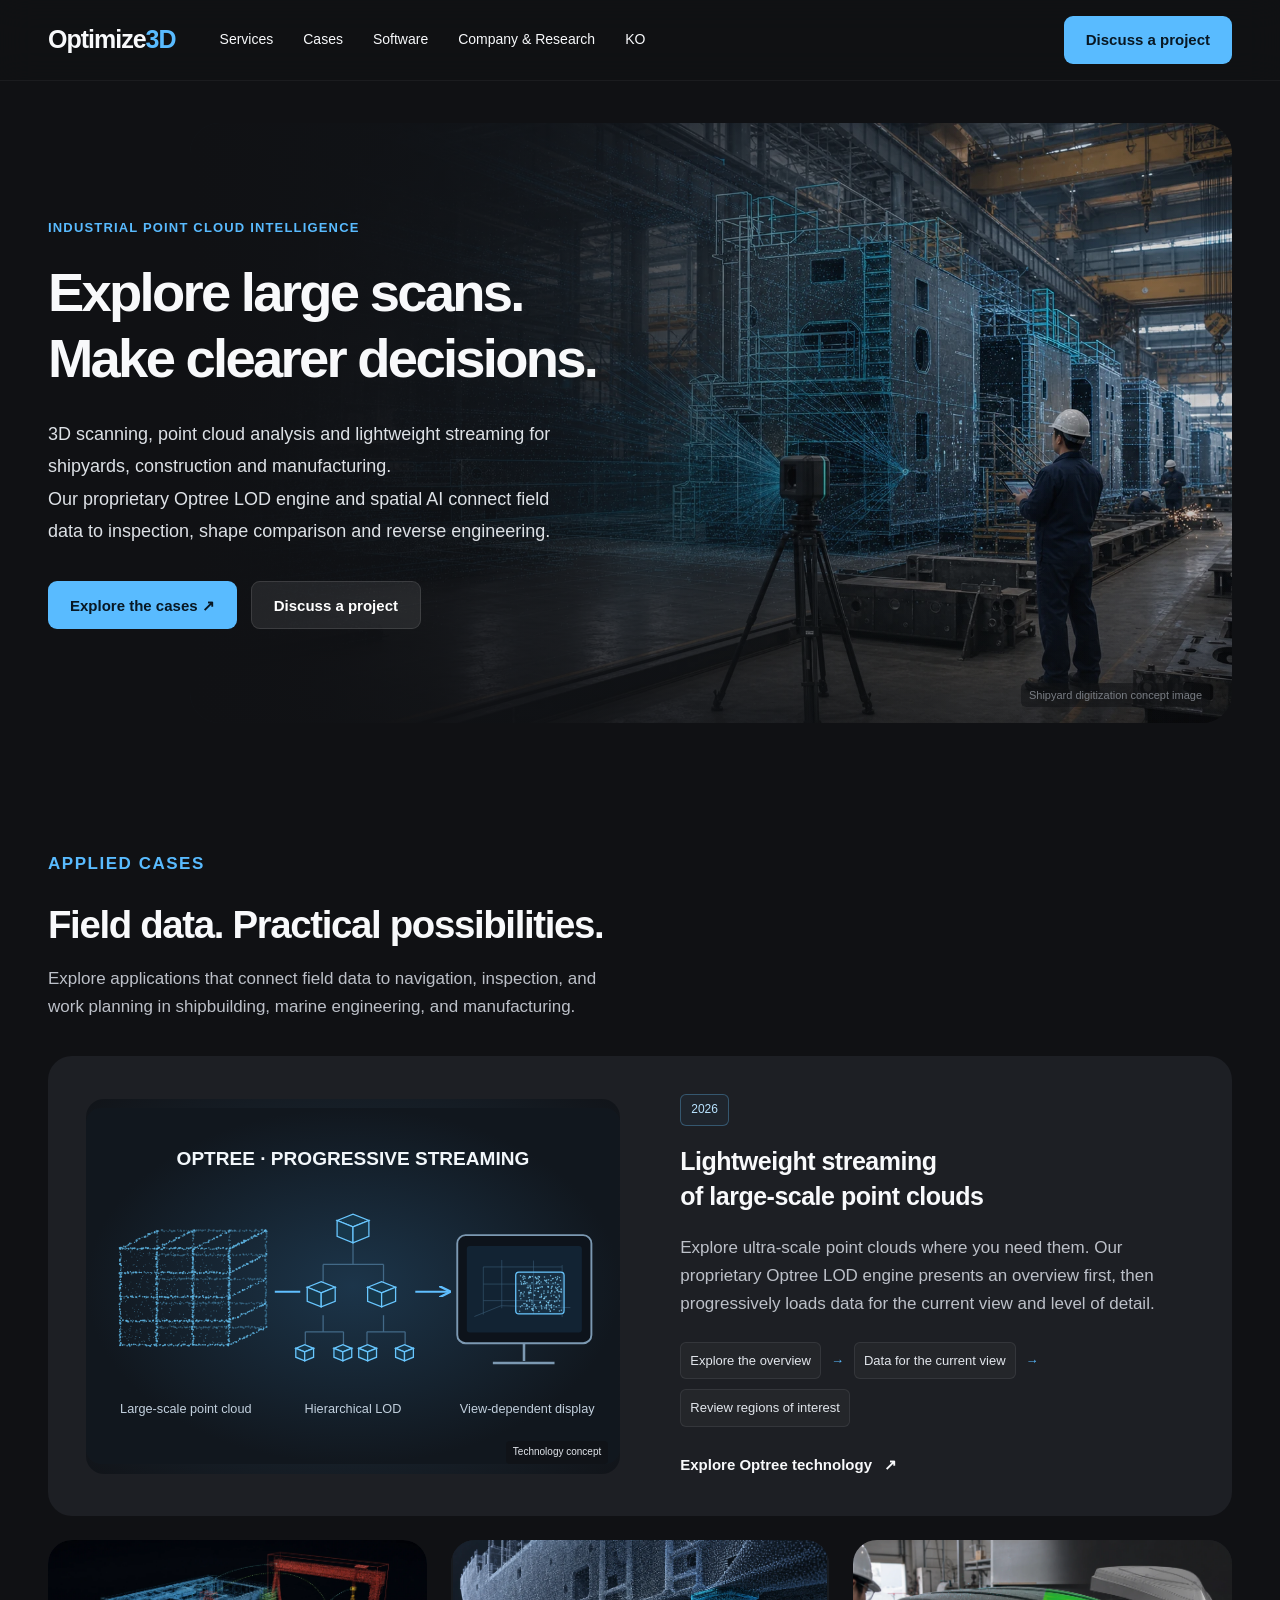
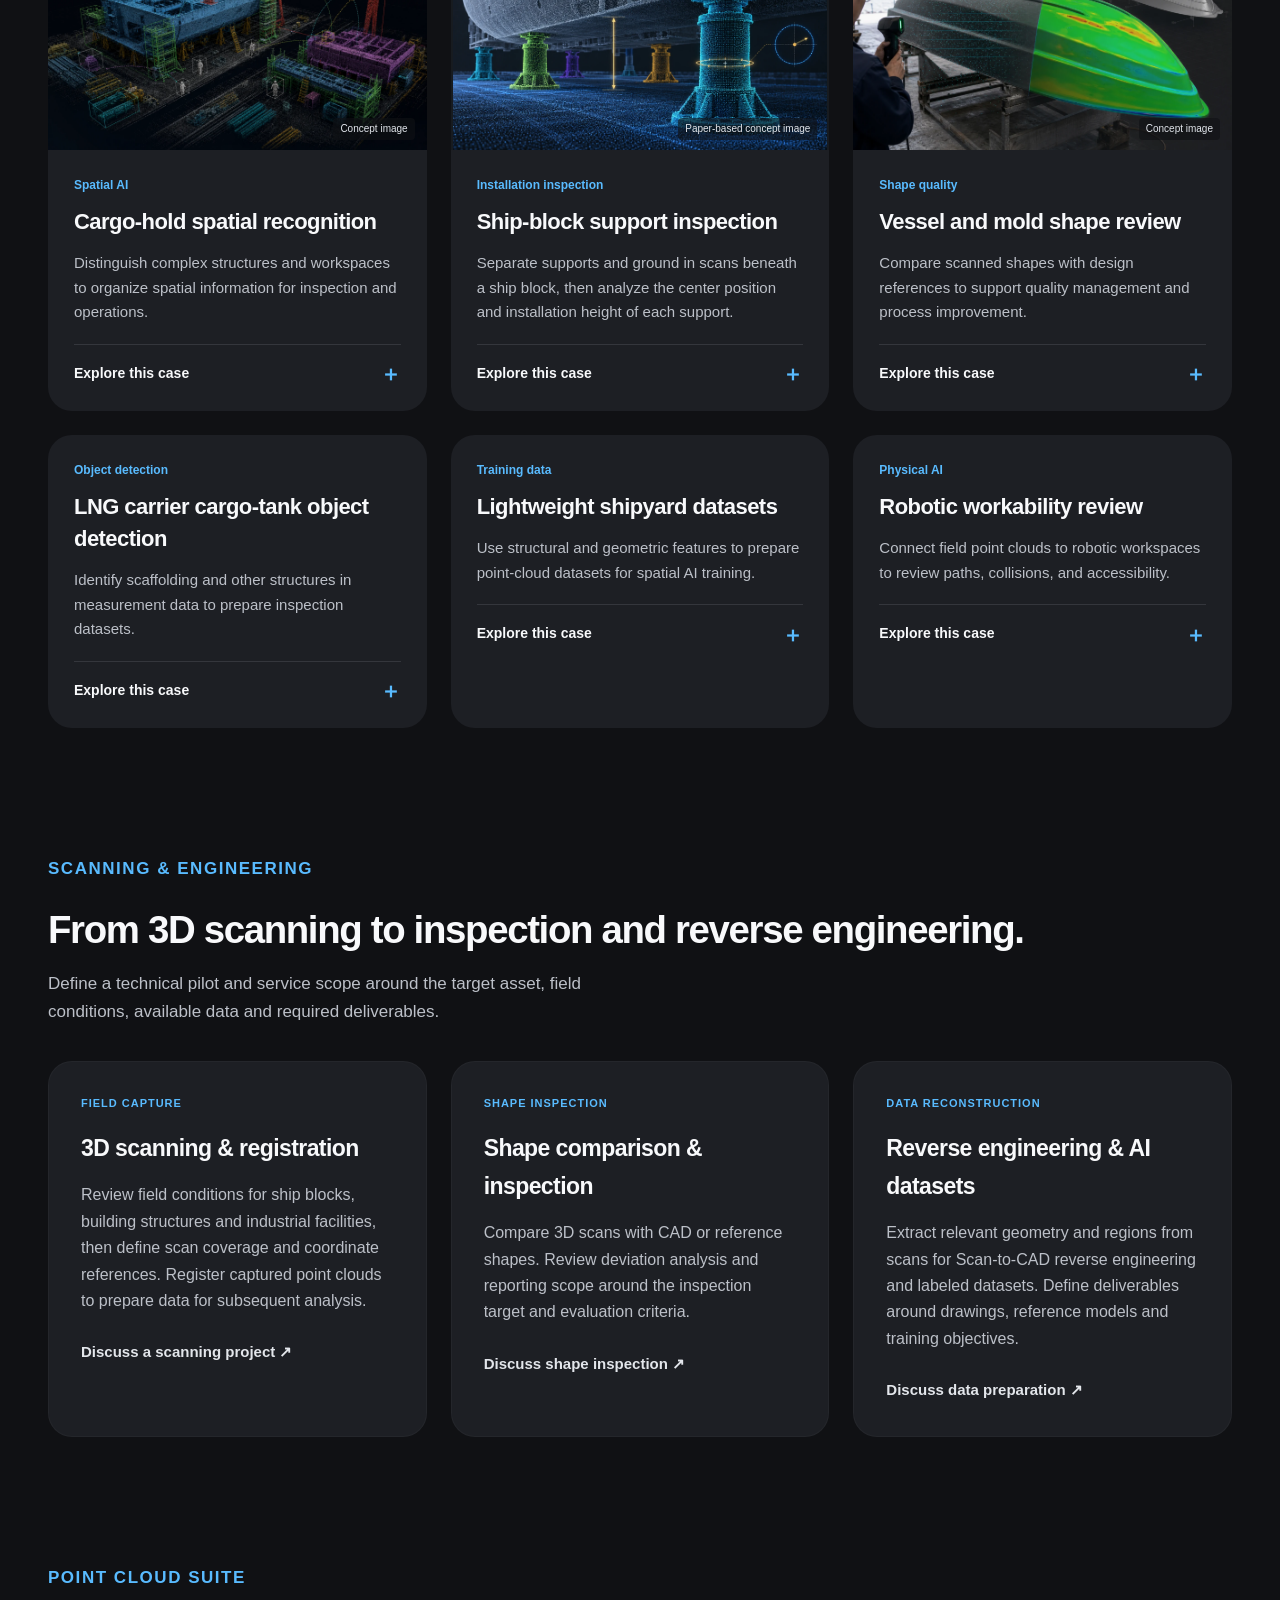
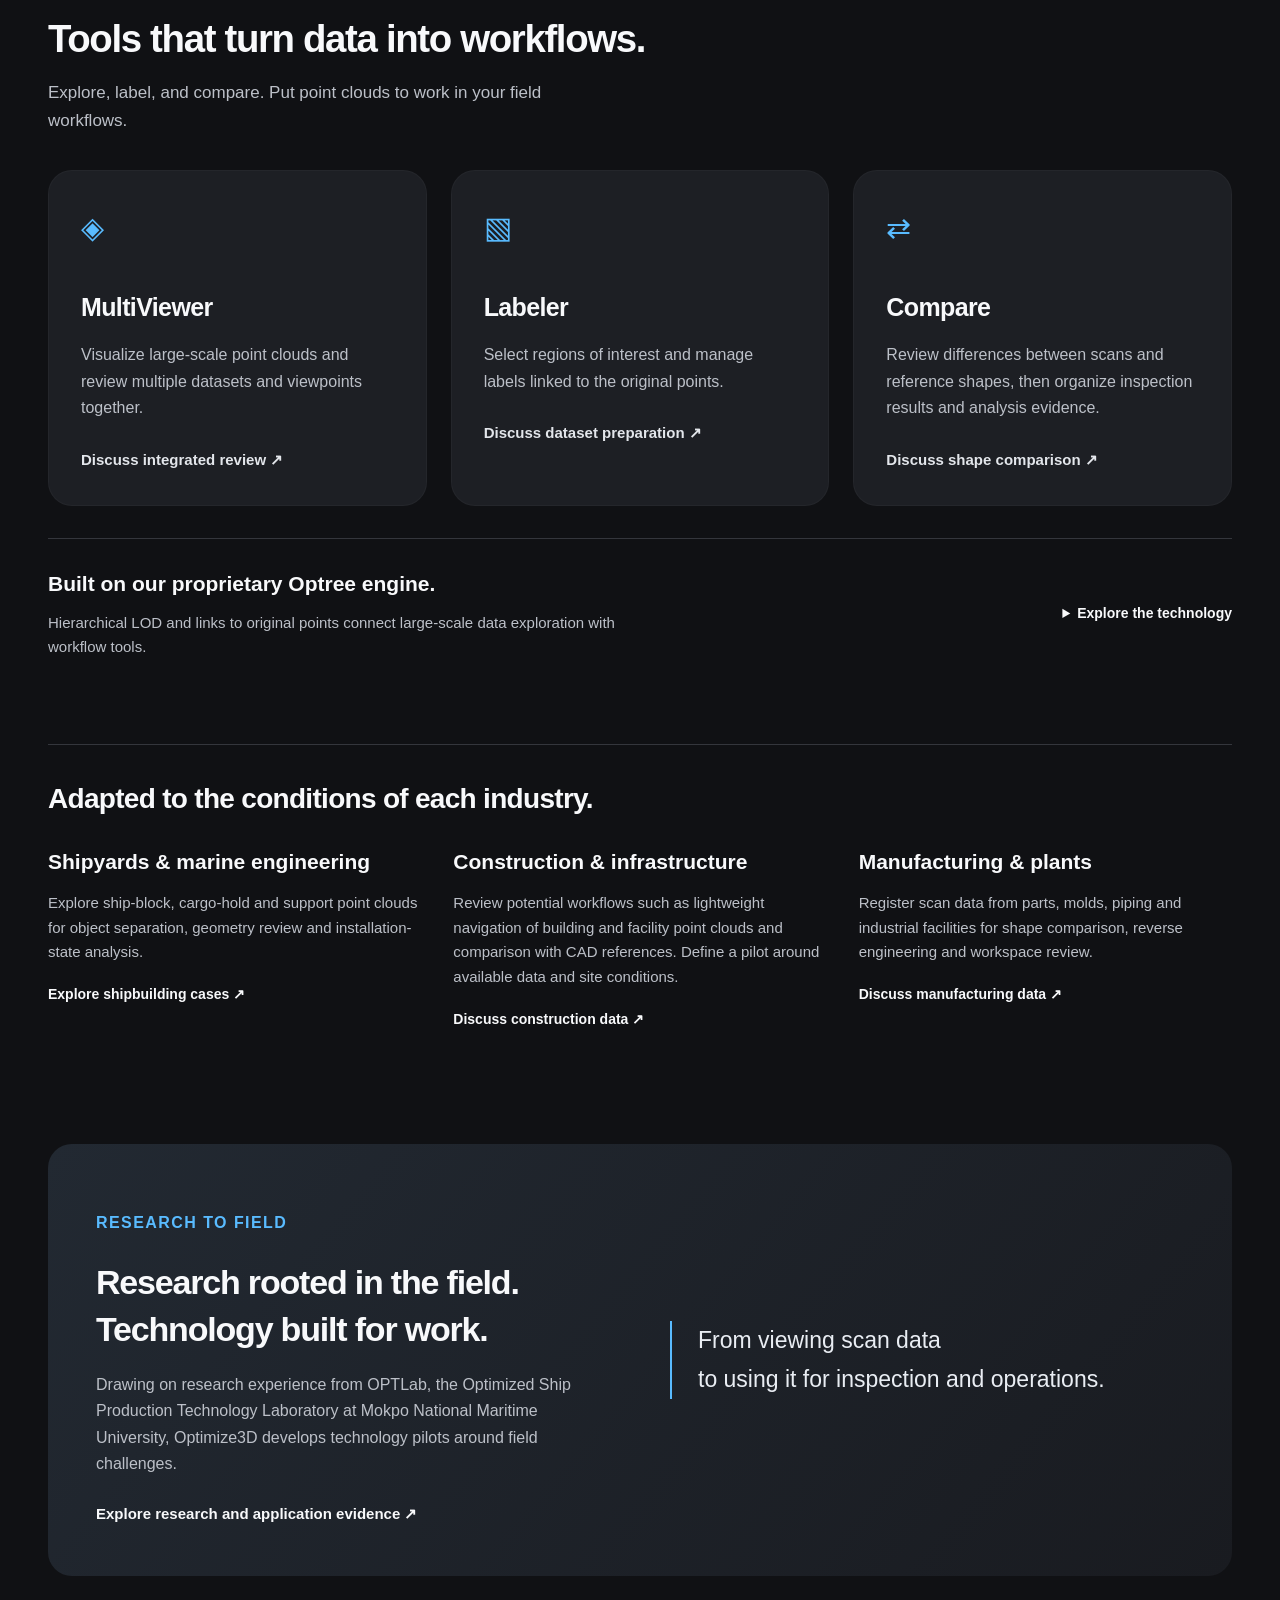
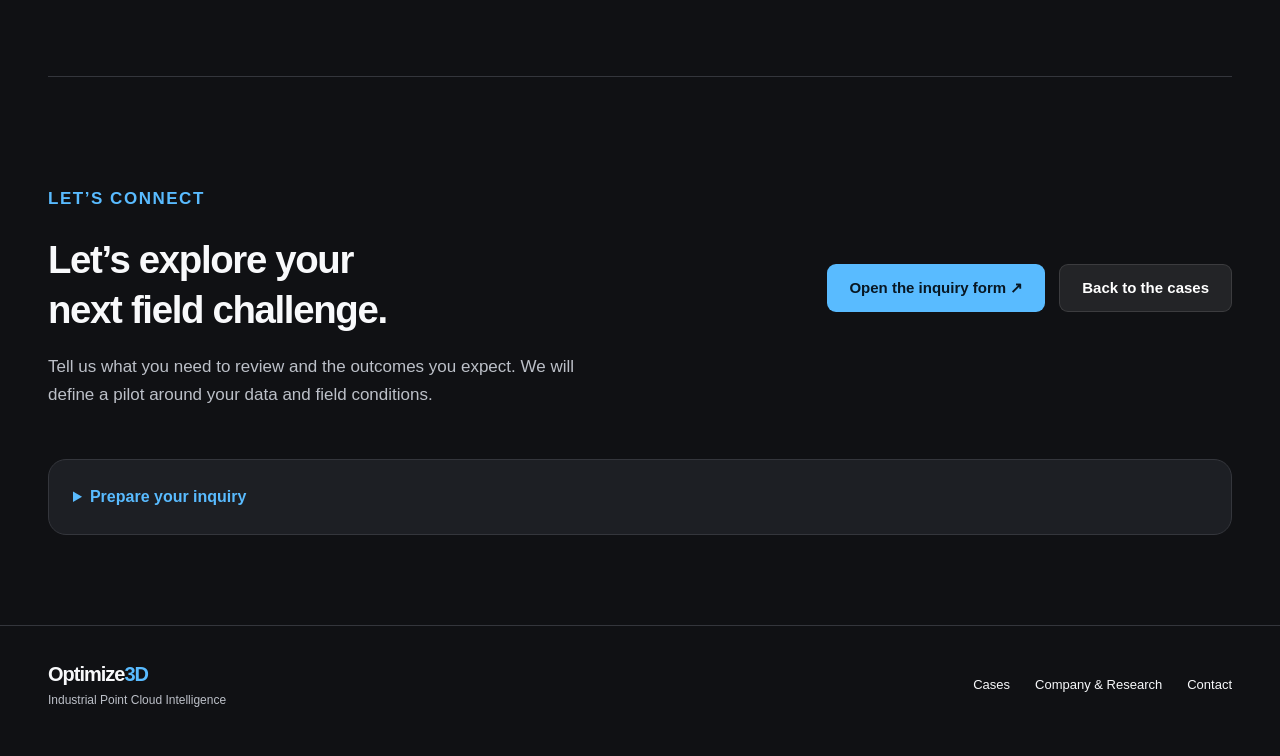
==== commit a2c130c0: "Expand homepage scanning services and industry search content" ====
--- a/en/index.html
+++ b/en/index.html
@@ -3,8 +3,8 @@
 <head>
   <meta charset="utf-8">
   <meta name="viewport" content="width=device-width, initial-scale=1">
-  <title>Optimize3D | Industrial 3D Point Cloud AI</title>
-  <meta name="description" content="Optimize3D connects industrial 3D scan data to lightweight point-cloud streaming, AI analysis, quality decisions, reverse engineering, and robotics.">
+  <title>Optimize3D | 3D Scanning, Point Cloud Analysis &amp; Streaming</title>
+  <meta name="description" content="Optimize3D connects 3D scanning, point cloud analysis and proprietary Optree LOD streaming to inspection, reverse engineering and AI dataset preparation for shipyards, construction and manufacturing.">
   <meta name="robots" content="index,follow">
   <link rel="canonical" href="https://optimize3d.github.io/homepage/en/">
   <link rel="alternate" hreflang="ko" href="https://optimize3d.github.io/homepage/">
@@ -12,44 +12,44 @@
   <link rel="alternate" hreflang="x-default" href="https://optimize3d.github.io/homepage/">
   <meta property="og:type" content="website">
   <meta property="og:locale" content="en_US">
-  <meta property="og:title" content="Optimize3D | Industrial 3D Point Cloud AI">
-  <meta property="og:description" content="Lightweight point-cloud streaming with our proprietary Optree LOD engine, connected to AI analysis, quality inspection, reverse engineering, and robotics data.">
+  <meta property="og:title" content="Optimize3D | 3D Scanning, Point Cloud Analysis &amp; Streaming">
+  <meta property="og:description" content="Optimize3D connects 3D scanning, point cloud analysis and proprietary Optree LOD streaming to inspection, reverse engineering and AI dataset preparation for shipyards, construction and manufacturing.">
   <meta property="og:url" content="https://optimize3d.github.io/homepage/en/">
   <meta property="og:image" content="https://optimize3d.github.io/homepage/assets/images/generated/home-hero.webp">
   <meta name="twitter:card" content="summary_large_image">
   <link rel="icon" href="../assets/brand/favicon.svg" type="image/svg+xml">
-  <link rel="stylesheet" href="../assets/css/home.css?v=20261004b">
+  <link rel="stylesheet" href="../assets/css/home.css?v=20261005a">
   <script type="application/ld+json">
-    {
-      "@context": "https://schema.org",
-      "@type": "Organization",
-      "name": "Optimize3D",
-      "url": "https://optimize3d.github.io/homepage/en/",
-      "description": "Industrial 3D point-cloud AI, metrology, reverse engineering, and Physical AI execution data for shipbuilding and manufacturing",
-      "foundingOrganization": {
-        "@type": "ResearchOrganization",
-        "name": "OPTLab, Mokpo National Maritime University"
-      },
-      "knowsAbout": [
-        "3D scanning",
-        "Point cloud artificial intelligence",
-        "Optree Framework",
-        "Optree Recognition Engine",
-        "FPFH geometric feature recognition",
-        "TDA topological feature analysis",
-        "Large-scale point cloud streaming",
-        "3D metrology",
-        "Reverse engineering",
-        "Physical AI"
-      ]
-    }
+{
+  "@context": "https://schema.org",
+  "@type": "Organization",
+  "name": "Optimize3D",
+  "url": "https://optimize3d.github.io/homepage/en/",
+  "description": "Optimize3D connects 3D scanning, point cloud analysis and proprietary Optree LOD streaming to inspection, reverse engineering and AI dataset preparation for shipyards, construction and manufacturing.",
+  "foundingOrganization": {
+    "@type": "ResearchOrganization",
+    "name": "OPTLab, Mokpo National Maritime University"
+  },
+  "knowsAbout": [
+    "3D scanning",
+    "Point cloud artificial intelligence",
+    "Optree Framework",
+    "Optree Recognition Engine",
+    "FPFH geometric feature recognition",
+    "TDA topological feature analysis",
+    "Large-scale point cloud streaming",
+    "3D metrology",
+    "Reverse engineering",
+    "Physical AI"
+  ]
+}
   </script>
 </head>
 <body>
 <a class="skip" href="#main">Skip to content</a>
-<header><nav class="nav wrap" aria-label="Main navigation"><a class="brand" href="#top">Optimize<span>3D</span></a><button class="menu" aria-expanded="false" aria-controls="nav-links" type="button">Menu</button><div class="links" id="nav-links"><a href="#cases">Cases</a><a href="#solutions">Software</a><a href="#about">Company &amp; Research</a><a href="../index.html" lang="ko">KO</a><a class="btn nav-cta" href="#contact">Discuss a project</a></div></nav></header>
+<header><nav class="nav wrap" aria-label="Main navigation"><a class="brand" href="#top">Optimize<span>3D</span></a><button class="menu" aria-expanded="false" aria-controls="nav-links" type="button">Menu</button><div class="links" id="nav-links"><a href="#services">Services</a><a href="#cases">Cases</a><a href="#solutions">Software</a><a href="#about">Company &amp; Research</a><a href="../index.html" lang="ko">KO</a><a class="btn nav-cta" href="#contact">Discuss a project</a></div></nav></header>
 <main id="main">
-<div class="wrap" id="top"><section class="hero" aria-labelledby="hero-title"><div class="hero-media"><img src="../assets/images/generated/home-hero.webp" width="1731" height="909" alt="Concept image connecting a shipyard with point-cloud data" fetchpriority="high"><span class="media-note">Shipyard digitization concept image</span></div><div class="hero-copy"><p class="eyebrow">INDUSTRIAL POINT CLOUD INTELLIGENCE</p><h1 id="hero-title">Explore large scans.<br>Make clearer decisions.</h1><p class="hero-lead">Connect complex sites through point clouds.<br>Our proprietary LOD engine and spatial AI turn field data into exploration, inspection, and automation reviews.</p><div class="actions"><a class="btn" href="#cases">Explore the cases <span aria-hidden="true">&nbsp;↗</span></a><a class="btn secondary" href="#contact">Discuss a project</a></div></div></section></div>
+<div class="wrap" id="top"><section class="hero" aria-labelledby="hero-title"><div class="hero-media"><img src="../assets/images/generated/home-hero.webp" width="1731" height="909" alt="Concept image connecting a shipyard with point-cloud data" fetchpriority="high"><span class="media-note">Shipyard digitization concept image</span></div><div class="hero-copy"><p class="eyebrow">INDUSTRIAL POINT CLOUD INTELLIGENCE</p><h1 id="hero-title">Explore large scans.<br>Make clearer decisions.</h1><p class="hero-lead">3D scanning, point cloud analysis and lightweight streaming for shipyards, construction and manufacturing.<br>Our proprietary Optree LOD engine and spatial AI connect field data to inspection, shape comparison and reverse engineering.</p><div class="actions"><a class="btn" href="#cases">Explore the cases <span aria-hidden="true">&nbsp;↗</span></a><a class="btn secondary" href="#contact">Discuss a project</a></div></div></section></div>
 <section class="content wrap" id="cases" aria-labelledby="cases-title"><div class="section-head"><div><p class="eyebrow">APPLIED CASES</p><h2 id="cases-title">Field data. Practical possibilities.</h2><p>Explore applications that connect field data to navigation, inspection, and work planning in shipbuilding, marine engineering, and manufacturing.</p></div></div>
 <article class="feature" id="case-streaming"><figure class="feature-media" style="margin:0"><img src="../assets/visuals/lod-streaming-v2.en.svg" width="840" height="540" alt="Concept diagram of Optree LOD organizing large-scale point clouds and progressively delivering visible regions" loading="lazy"></figure><div><span class="pill">2026</span><h3>Lightweight streaming<br>of large-scale point clouds</h3><p>Explore ultra-scale point clouds where you need them. Our proprietary Optree LOD engine presents an overview first, then progressively loads data for the current view and level of detail.</p><div class="flow" aria-label="LOD streaming workflow"><span>Explore the overview</span><i aria-hidden="true">→</i><span>Data for the current view</span><i aria-hidden="true">→</i><span>Review regions of interest</span></div><a class="text-link" href="#solutions">Explore Optree technology <span aria-hidden="true">↗</span></a></div></article>
 <div class="grid">
@@ -60,7 +60,16 @@
 <article class="card"><div class="card-copy"><span class="tag">Training data</span><h3>Lightweight shipyard datasets</h3><p>Use structural and geometric features to prepare point-cloud datasets for spatial AI training.</p><details><summary>Explore this case</summary><div class="detail-body"><p>Combine topological and geometric features to organize shape information for object recognition. This research focuses on training datasets, distinct from visualization streaming.</p><a href="https://doi.org/10.3744/SNAK.2025.62.6.373" target="_blank" rel="noopener">Read the related research ↗</a></div></details></div></article>
 <article class="card"><div class="card-copy"><span class="tag">Physical AI</span><h3>Robotic workability review</h3><p>Connect field point clouds to robotic workspaces to review paths, collisions, and accessibility.</p><details><summary>Explore this case</summary><div class="detail-body"><p>Review weld-line extraction and robotic work feasibility using point-cloud environments, vision-sensor conditions, and test specimens.</p></div></details></div></article>
 </div></section>
-<section class="content wrap" id="solutions" aria-labelledby="suite-title"><div class="section-head"><div><p class="eyebrow">POINT CLOUD SUITE</p><h2 id="suite-title">Tools that turn data into workflows.</h2><p>Explore, label, and compare. Put point clouds to work in your field workflows.</p></div></div><div class="suite"><article class="product"><div class="symbol" aria-hidden="true">◈</div><h3>MultiViewer</h3><p>Visualize large-scale point clouds and review multiple datasets and viewpoints together.</p><a class="text-link" href="#contact">Discuss integrated review ↗</a></article><article class="product"><div class="symbol" aria-hidden="true">▧</div><h3>Labeler</h3><p>Select regions of interest and manage labels linked to the original points.</p><a class="text-link" href="#contact">Discuss dataset preparation ↗</a></article><article class="product"><div class="symbol" aria-hidden="true">⇄</div><h3>Compare</h3><p>Review differences between scans and reference shapes, then organize inspection results and analysis evidence.</p><a class="text-link" href="#contact">Discuss shape comparison ↗</a></article></div><div class="anchor-alias" id="data-flow"></div><div class="engine"><div><h3>Built on our proprietary Optree engine.</h3><p>Hierarchical LOD and links to original points connect large-scale data exploration with workflow tools.</p></div><details><summary>Explore the technology</summary><p>LOD selects the level of detail needed for the current view. Optree manages point clouds in a hierarchy and progressively delivers required regions. Recognition Engine connects geometric and topological features and object recognition to workflows.</p></details></div><div class="anchor-alias" id="business"></div><div class="industries" aria-label="Industries"><span>Shipbuilding &amp; Marine</span><span>Manufacturing &amp; Plants</span><span>Construction &amp; Infrastructure</span></div></section>
+
+<section class="content wrap" id="services" aria-labelledby="services-title">
+<div class="section-head"><div><p class="eyebrow">SCANNING &amp; ENGINEERING</p><h2 id="services-title">From 3D scanning to inspection and reverse engineering.</h2><p>Define a technical pilot and service scope around the target asset, field conditions, available data and required deliverables.</p></div></div>
+<div class="suite service-grid">
+<article class="product"><p class="eyebrow">FIELD CAPTURE</p><h3>3D scanning &amp; registration</h3><p>Review field conditions for ship blocks, building structures and industrial facilities, then define scan coverage and coordinate references. Register captured point clouds to prepare data for subsequent analysis.</p><a class="text-link" href="#contact" data-contact-category="3D Scanning &amp; Reverse Engineering">Discuss a scanning project ↗</a></article>
+<article class="product"><p class="eyebrow">SHAPE INSPECTION</p><h3>Shape comparison &amp; inspection</h3><p>Compare 3D scans with CAD or reference shapes. Review deviation analysis and reporting scope around the inspection target and evaluation criteria.</p><a class="text-link" href="#contact" data-contact-category="Spatial AI &amp; Quality Inspection">Discuss shape inspection ↗</a></article>
+<article class="product"><p class="eyebrow">DATA RECONSTRUCTION</p><h3>Reverse engineering &amp; AI datasets</h3><p>Extract relevant geometry and regions from scans for Scan-to-CAD reverse engineering and labeled datasets. Define deliverables around drawings, reference models and training objectives.</p><a class="text-link" href="#contact" data-contact-category="3D Scanning &amp; Reverse Engineering">Discuss data preparation ↗</a></article>
+</div>
+</section>
+<section class="content wrap" id="solutions" aria-labelledby="suite-title"><div class="section-head"><div><p class="eyebrow">POINT CLOUD SUITE</p><h2 id="suite-title">Tools that turn data into workflows.</h2><p>Explore, label, and compare. Put point clouds to work in your field workflows.</p></div></div><div class="suite"><article class="product"><div class="symbol" aria-hidden="true">◈</div><h3>MultiViewer</h3><p>Visualize large-scale point clouds and review multiple datasets and viewpoints together.</p><a class="text-link" href="#contact">Discuss integrated review ↗</a></article><article class="product"><div class="symbol" aria-hidden="true">▧</div><h3>Labeler</h3><p>Select regions of interest and manage labels linked to the original points.</p><a class="text-link" href="#contact">Discuss dataset preparation ↗</a></article><article class="product"><div class="symbol" aria-hidden="true">⇄</div><h3>Compare</h3><p>Review differences between scans and reference shapes, then organize inspection results and analysis evidence.</p><a class="text-link" href="#contact">Discuss shape comparison ↗</a></article></div><div class="anchor-alias" id="data-flow"></div><div class="engine"><div><h3>Built on our proprietary Optree engine.</h3><p>Hierarchical LOD and links to original points connect large-scale data exploration with workflow tools.</p></div><details><summary>Explore the technology</summary><p>LOD selects the level of detail needed for the current view. Optree manages point clouds in a hierarchy and progressively delivers required regions. Recognition Engine connects geometric and topological features and object recognition to workflows.</p></details></div><div class="anchor-alias" id="business"></div><section class="industry-use" id="industry-use" aria-labelledby="industry-title"><h2 id="industry-title">Adapted to the conditions of each industry.</h2><div class="industry-grid"><article><h3>Shipyards &amp; marine engineering</h3><p>Explore ship-block, cargo-hold and support point clouds for object separation, geometry review and installation-state analysis.</p><a class="text-link" href="#cases">Explore shipbuilding cases ↗</a></article><article><h3>Construction &amp; infrastructure</h3><p>Review potential workflows such as lightweight navigation of building and facility point clouds and comparison with CAD references. Define a pilot around available data and site conditions.</p><a class="text-link" href="#contact">Discuss construction data ↗</a></article><article><h3>Manufacturing &amp; plants</h3><p>Register scan data from parts, molds, piping and industrial facilities for shape comparison, reverse engineering and workspace review.</p><a class="text-link" href="#contact">Discuss manufacturing data ↗</a></article></div></section></section>
 <section class="content wrap" id="about" aria-labelledby="about-title"><div class="anchor-alias" id="platform"></div><div class="research"><div><p class="eyebrow">RESEARCH TO FIELD</p><h2 id="about-title">Research rooted in the field.<br>Technology built for work.</h2><p>Drawing on research experience from OPTLab, the Optimized Ship Production Technology Laboratory at Mokpo National Maritime University, Optimize3D develops technology pilots around field challenges.</p><a class="text-link" href="research.html">Explore research and application evidence ↗</a></div><blockquote>From viewing scan data<br>to using it for inspection and operations.</blockquote></div></section>
 <section class="contact wrap" id="contact" aria-labelledby="contact-title"><div><p class="eyebrow">LET’S CONNECT</p><h2 id="contact-title">Let’s explore your<br>next field challenge.</h2><p>Tell us what you need to review and the outcomes you expect. We will define a pilot around your data and field conditions.</p></div><div class="actions"><a class="btn" href="#inquiry-form" data-open-inquiry>Open the inquiry form ↗</a><a class="btn secondary" href="#cases">Back to the cases</a></div><details class="inquiry" id="inquiry-form"><summary>Prepare your inquiry</summary><form class="contact-form" data-email-form data-email-locale="en">
           <div class="contact-field"><label for="contact-name">Name <span aria-hidden="true">*</span></label><input id="contact-name" name="name" type="text" autocomplete="name" placeholder="Your name" required></div>
--- a/assets/css/home.css
+++ b/assets/css/home.css
@@ -13,3 +13,6 @@
 
 html[lang=en] .feature-media:after{content:"Technology concept"}html[lang=en] .card-media.concept:after{content:"Concept image"}html[lang=en] .card-media.paper-concept:after{content:"Paper-based concept image"}
 .contact{flex-wrap:wrap}.inquiry{width:100%;border:1px solid var(--line);border-radius:18px;padding:24px;background:var(--card)}.inquiry>summary{cursor:pointer;font-weight:700;color:var(--blue)}.contact-form{display:grid;grid-template-columns:1fr 1fr;gap:22px;margin-top:28px}.contact-field{display:flex;flex-direction:column;gap:8px}.contact-field-wide{grid-column:1/-1}.contact-form label,.contact-form legend{font-size:14px}.contact-form input:not([type=checkbox]),.contact-form select,.contact-form textarea{width:100%;font:inherit;font-size:15px;background:#111419;color:var(--text);border:1px solid #51545d;border-radius:8px;padding:12px}.contact-form :is(input,select,textarea):focus-visible{outline:2px solid var(--blue);outline-offset:3px}.contact-form fieldset{margin:0;padding:18px;border:1px solid var(--line);border-radius:8px;min-width:0}.contact-chips{display:flex;flex-wrap:wrap;gap:16px}.contact-chips label{display:flex;align-items:center;gap:6px}.contact-chips input{accent-color:var(--blue);width:17px;height:17px}.contact-nda p,.contact-form-note{font-size:13px!important;margin-top:8px!important}.contact-submit{border:0;cursor:pointer}.email-fallback{font-size:14px;margin-top:24px!important}.email-fallback a{color:var(--blue);text-decoration:underline;overflow-wrap:anywhere}.anchor-alias{scroll-margin-top:92px}@media(max-width:760px){.contact-form{grid-template-columns:1fr}.inquiry{padding:20px}.hero h1{overflow-wrap:normal}html[lang=en] .hero h1{font-size:32px}.contact-form textarea{min-height:160px}}
+
+/* Service scope and industry applications are readable without JavaScript. */
+.service-grid .eyebrow{font-size:11px;margin-top:0;margin-bottom:18px}.service-grid h3{font-size:23px}.industry-use{margin-top:56px;padding-top:34px;border-top:1px solid var(--line)}.industry-use h2{font-size:28px;line-height:1.4;letter-spacing:-.025em}.industry-grid{display:grid;grid-template-columns:repeat(3,minmax(0,1fr));gap:32px;margin-top:28px}.industry-grid article{min-width:0}.industry-grid h3{font-size:21px;line-height:1.5}.industry-grid p{font-size:15px;margin-top:13px}.industry-grid .text-link{margin-top:18px;font-size:14px}@media(max-width:760px){.industry-grid{grid-template-columns:1fr;gap:30px}.industry-use h2{font-size:26px}.service-grid h3{font-size:23px}}
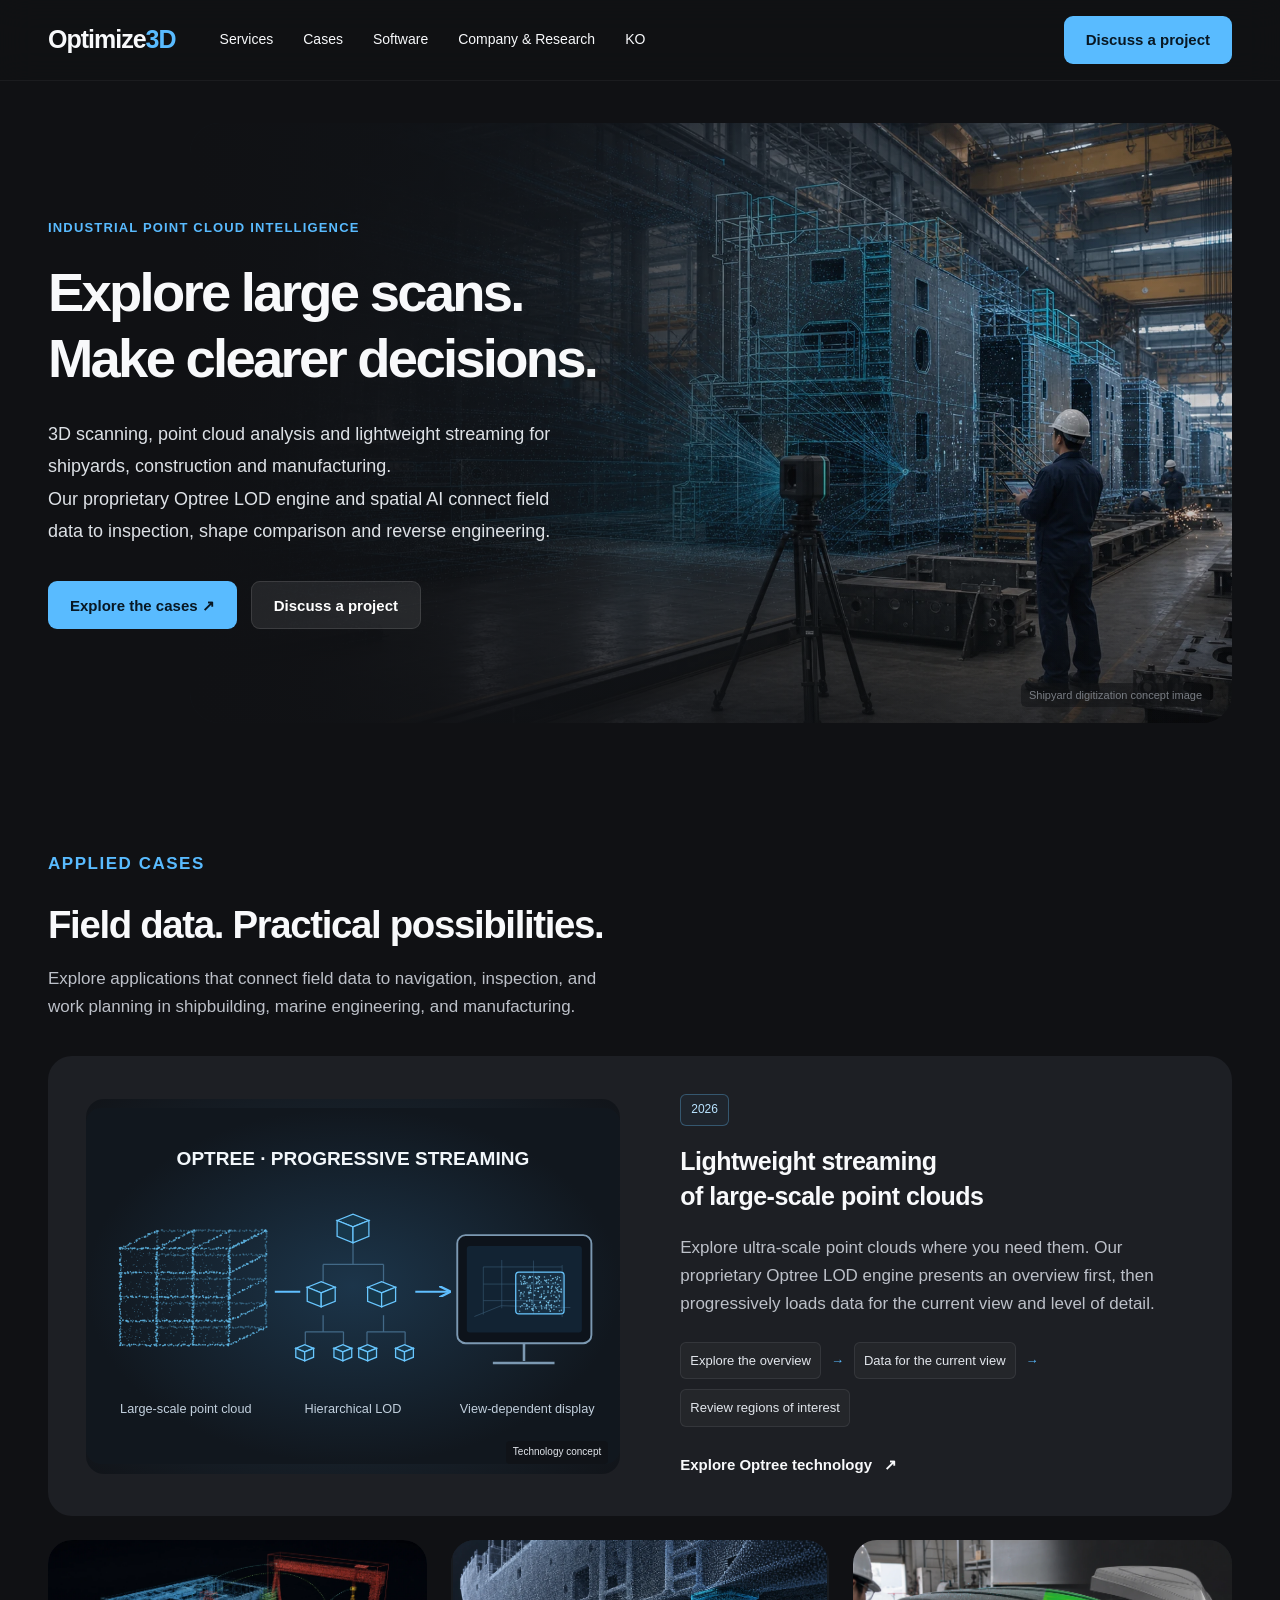
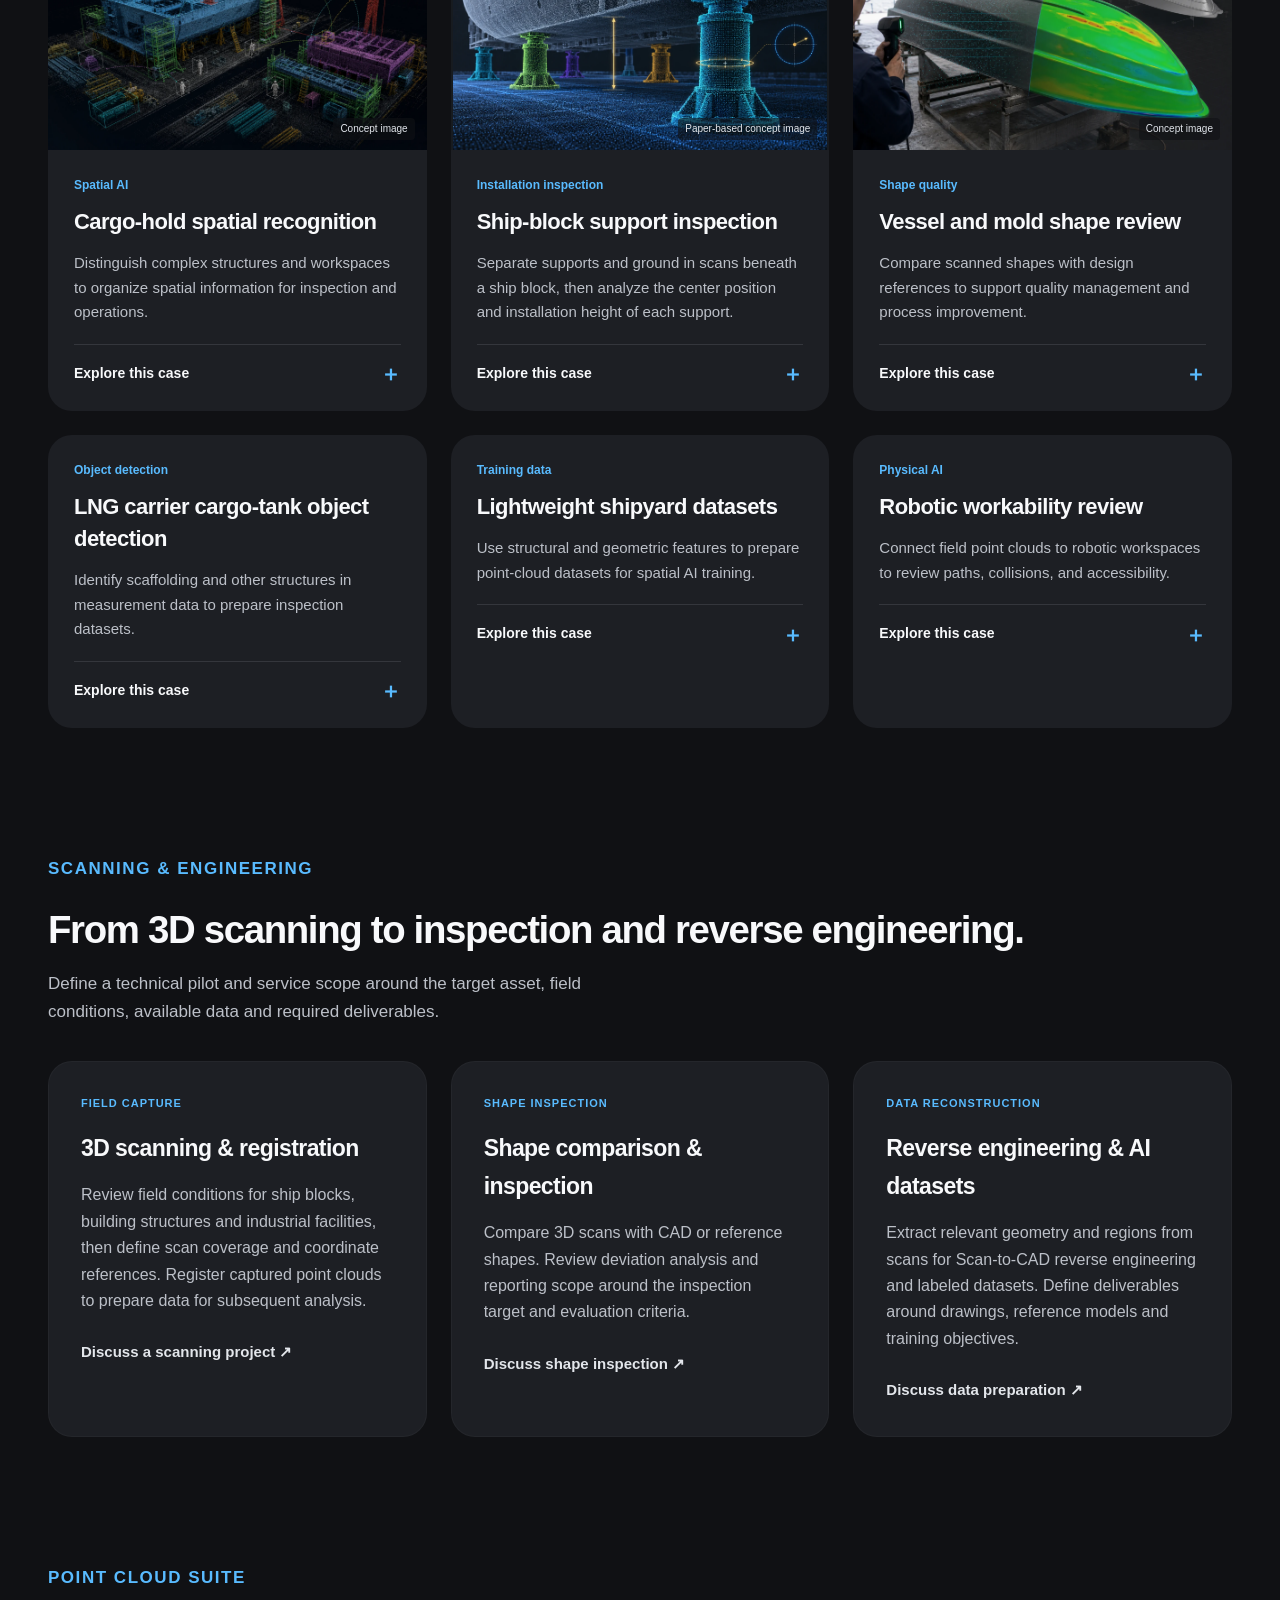
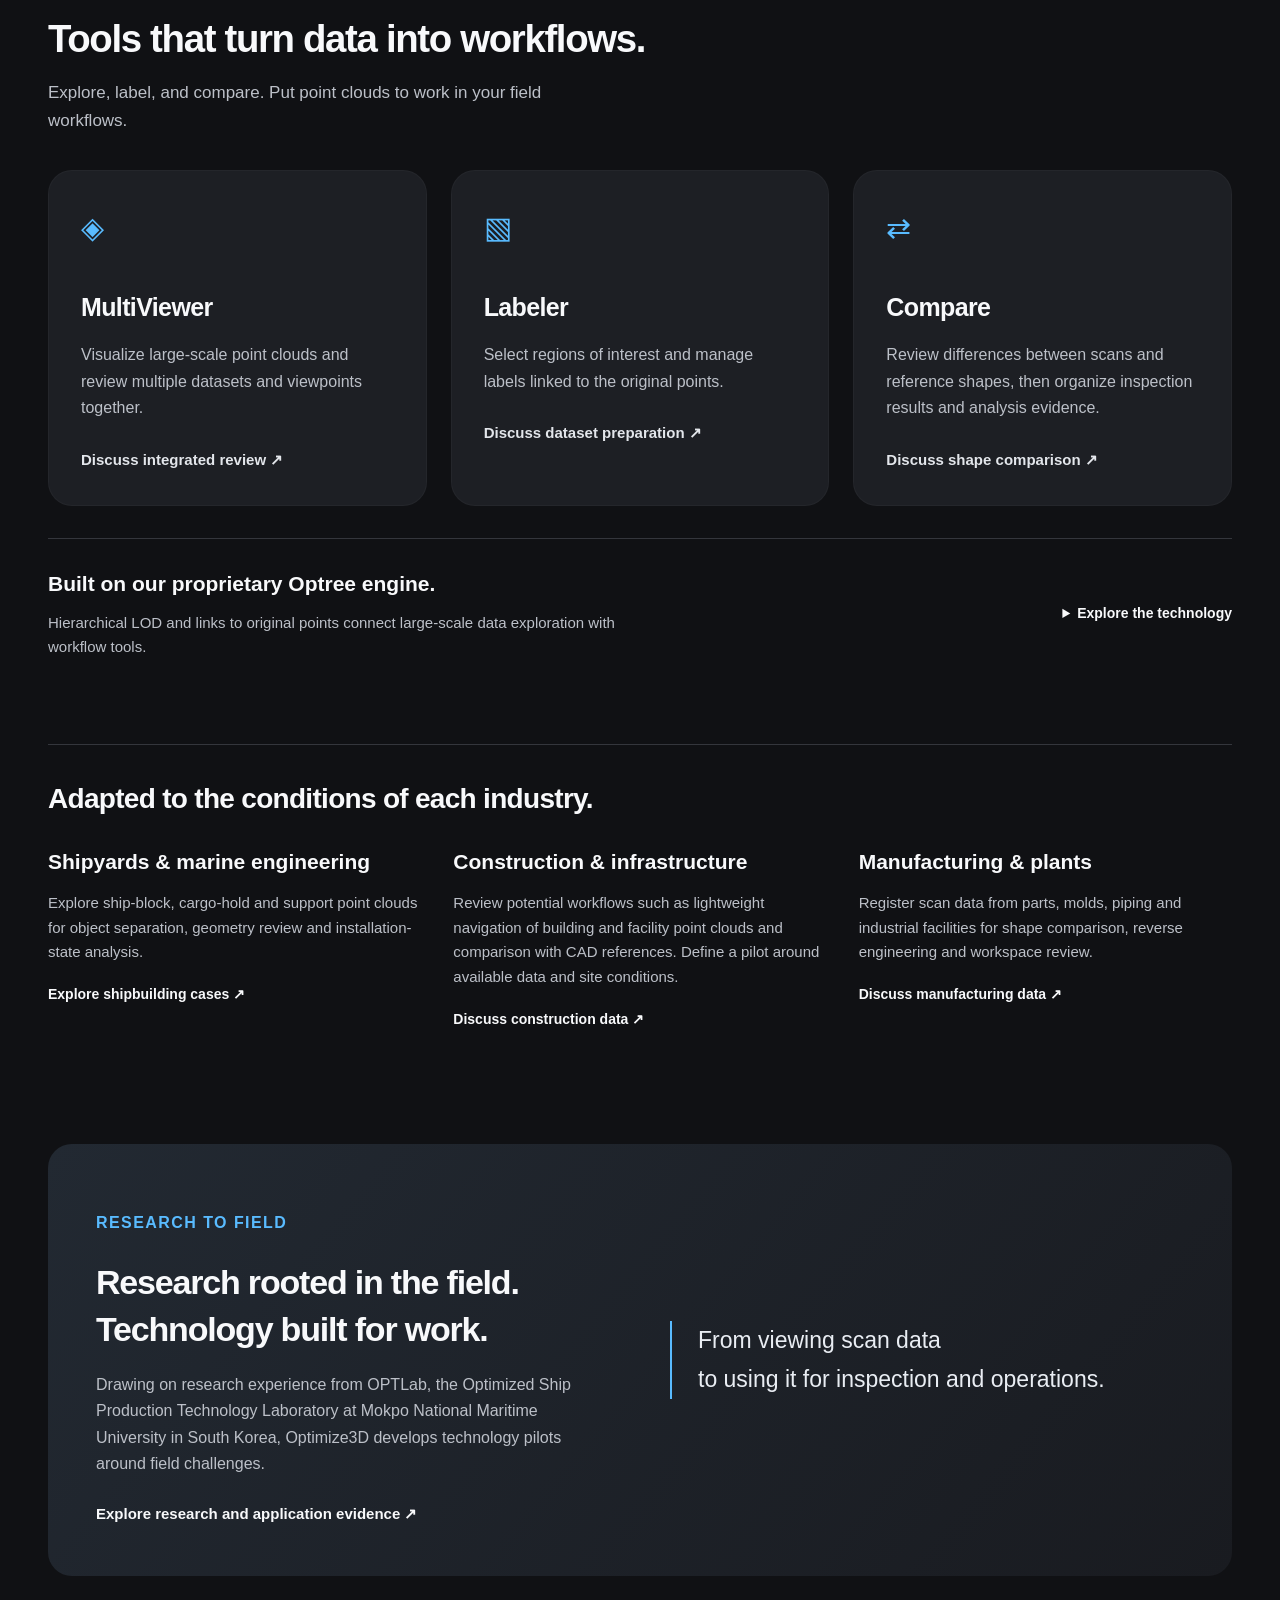
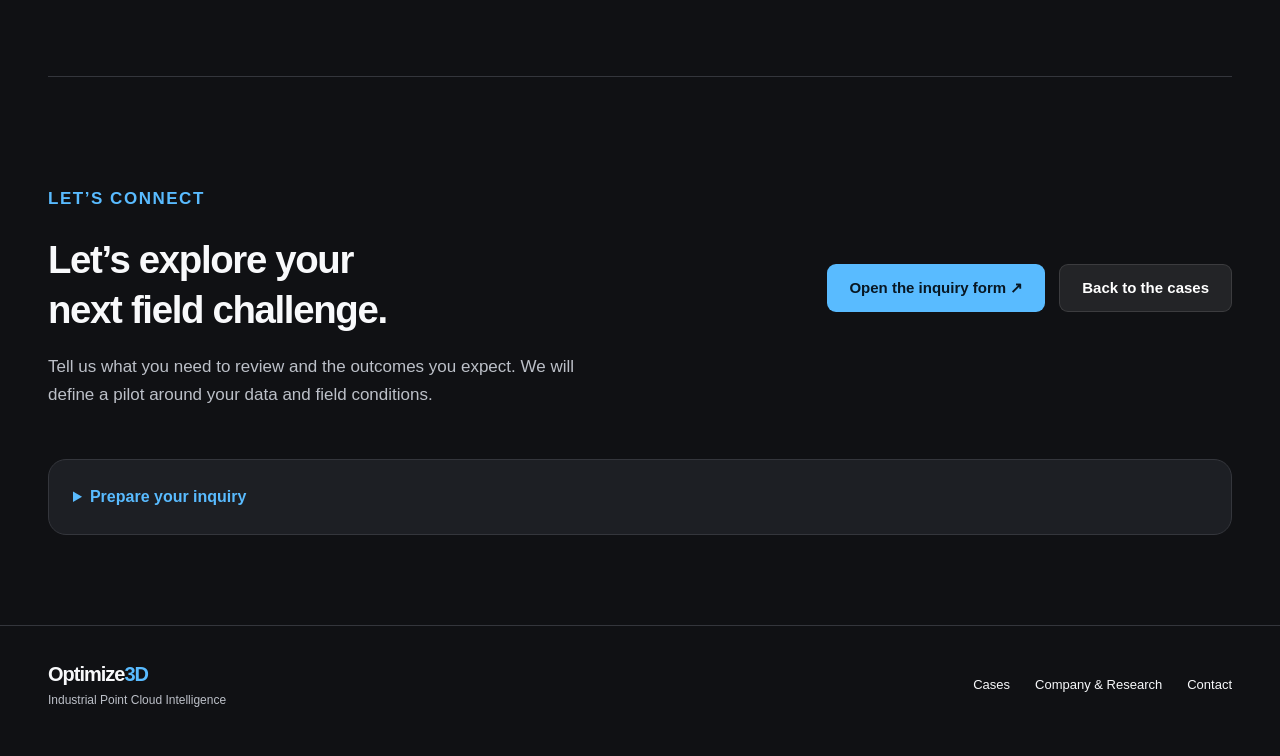
==== commit 0d3d835d: "Unify research page styling and add SHI applicability verification case" ====
--- a/en/index.html
+++ b/en/index.html
@@ -4,18 +4,18 @@
   <meta charset="utf-8">
   <meta name="viewport" content="width=device-width, initial-scale=1">
   <title>Optimize3D | 3D Scanning, Point Cloud Analysis &amp; Streaming</title>
-  <meta name="description" content="Optimize3D connects 3D scanning, point cloud analysis and proprietary Optree LOD streaming to inspection, reverse engineering and AI dataset preparation for shipyards, construction and manufacturing.">
+  <meta name="description" content="3D scanning, point cloud analysis and Optree LOD streaming for industrial sites.">
   <meta name="robots" content="index,follow">
-  <link rel="canonical" href="https://optimize3d.github.io/homepage/en/">
-  <link rel="alternate" hreflang="ko" href="https://optimize3d.github.io/homepage/">
-  <link rel="alternate" hreflang="en" href="https://optimize3d.github.io/homepage/en/">
-  <link rel="alternate" hreflang="x-default" href="https://optimize3d.github.io/homepage/">
+  <link rel="canonical" href="https://optimize3d.github.io/en/">
+  <link rel="alternate" hreflang="ko" href="https://optimize3d.github.io/">
+  <link rel="alternate" hreflang="en" href="https://optimize3d.github.io/en/">
+  <link rel="alternate" hreflang="x-default" href="https://optimize3d.github.io/">
   <meta property="og:type" content="website">
   <meta property="og:locale" content="en_US">
   <meta property="og:title" content="Optimize3D | 3D Scanning, Point Cloud Analysis &amp; Streaming">
-  <meta property="og:description" content="Optimize3D connects 3D scanning, point cloud analysis and proprietary Optree LOD streaming to inspection, reverse engineering and AI dataset preparation for shipyards, construction and manufacturing.">
-  <meta property="og:url" content="https://optimize3d.github.io/homepage/en/">
-  <meta property="og:image" content="https://optimize3d.github.io/homepage/assets/images/generated/home-hero.webp">
+  <meta property="og:description" content="3D scanning, point cloud analysis and Optree LOD streaming for industrial sites.">
+  <meta property="og:url" content="https://optimize3d.github.io/en/">
+  <meta property="og:image" content="https://optimize3d.github.io/assets/images/generated/home-hero.webp">
   <meta name="twitter:card" content="summary_large_image">
   <link rel="icon" href="../assets/brand/favicon.svg" type="image/svg+xml">
   <link rel="stylesheet" href="../assets/css/home.css?v=20261005a">
@@ -24,7 +24,7 @@
   "@context": "https://schema.org",
   "@type": "Organization",
   "name": "Optimize3D",
-  "url": "https://optimize3d.github.io/homepage/en/",
+  "url": "https://optimize3d.github.io/en/",
   "description": "Optimize3D connects 3D scanning, point cloud analysis and proprietary Optree LOD streaming to inspection, reverse engineering and AI dataset preparation for shipyards, construction and manufacturing.",
   "foundingOrganization": {
     "@type": "ResearchOrganization",
@@ -70,7 +70,7 @@
 </div>
 </section>
 <section class="content wrap" id="solutions" aria-labelledby="suite-title"><div class="section-head"><div><p class="eyebrow">POINT CLOUD SUITE</p><h2 id="suite-title">Tools that turn data into workflows.</h2><p>Explore, label, and compare. Put point clouds to work in your field workflows.</p></div></div><div class="suite"><article class="product"><div class="symbol" aria-hidden="true">◈</div><h3>MultiViewer</h3><p>Visualize large-scale point clouds and review multiple datasets and viewpoints together.</p><a class="text-link" href="#contact">Discuss integrated review ↗</a></article><article class="product"><div class="symbol" aria-hidden="true">▧</div><h3>Labeler</h3><p>Select regions of interest and manage labels linked to the original points.</p><a class="text-link" href="#contact">Discuss dataset preparation ↗</a></article><article class="product"><div class="symbol" aria-hidden="true">⇄</div><h3>Compare</h3><p>Review differences between scans and reference shapes, then organize inspection results and analysis evidence.</p><a class="text-link" href="#contact">Discuss shape comparison ↗</a></article></div><div class="anchor-alias" id="data-flow"></div><div class="engine"><div><h3>Built on our proprietary Optree engine.</h3><p>Hierarchical LOD and links to original points connect large-scale data exploration with workflow tools.</p></div><details><summary>Explore the technology</summary><p>LOD selects the level of detail needed for the current view. Optree manages point clouds in a hierarchy and progressively delivers required regions. Recognition Engine connects geometric and topological features and object recognition to workflows.</p></details></div><div class="anchor-alias" id="business"></div><section class="industry-use" id="industry-use" aria-labelledby="industry-title"><h2 id="industry-title">Adapted to the conditions of each industry.</h2><div class="industry-grid"><article><h3>Shipyards &amp; marine engineering</h3><p>Explore ship-block, cargo-hold and support point clouds for object separation, geometry review and installation-state analysis.</p><a class="text-link" href="#cases">Explore shipbuilding cases ↗</a></article><article><h3>Construction &amp; infrastructure</h3><p>Review potential workflows such as lightweight navigation of building and facility point clouds and comparison with CAD references. Define a pilot around available data and site conditions.</p><a class="text-link" href="#contact">Discuss construction data ↗</a></article><article><h3>Manufacturing &amp; plants</h3><p>Register scan data from parts, molds, piping and industrial facilities for shape comparison, reverse engineering and workspace review.</p><a class="text-link" href="#contact">Discuss manufacturing data ↗</a></article></div></section></section>
-<section class="content wrap" id="about" aria-labelledby="about-title"><div class="anchor-alias" id="platform"></div><div class="research"><div><p class="eyebrow">RESEARCH TO FIELD</p><h2 id="about-title">Research rooted in the field.<br>Technology built for work.</h2><p>Drawing on research experience from OPTLab, the Optimized Ship Production Technology Laboratory at Mokpo National Maritime University, Optimize3D develops technology pilots around field challenges.</p><a class="text-link" href="research.html">Explore research and application evidence ↗</a></div><blockquote>From viewing scan data<br>to using it for inspection and operations.</blockquote></div></section>
+<section class="content wrap" id="about" aria-labelledby="about-title"><div class="anchor-alias" id="platform"></div><div class="research"><div><p class="eyebrow">RESEARCH TO FIELD</p><h2 id="about-title">Research rooted in the field.<br>Technology built for work.</h2><p>Drawing on research experience from OPTLab, the Optimized Ship Production Technology Laboratory at Mokpo National Maritime University in South Korea, Optimize3D develops technology pilots around field challenges.</p><a class="text-link" href="research.html">Explore research and application evidence ↗</a></div><blockquote>From viewing scan data<br>to using it for inspection and operations.</blockquote></div></section>
 <section class="contact wrap" id="contact" aria-labelledby="contact-title"><div><p class="eyebrow">LET’S CONNECT</p><h2 id="contact-title">Let’s explore your<br>next field challenge.</h2><p>Tell us what you need to review and the outcomes you expect. We will define a pilot around your data and field conditions.</p></div><div class="actions"><a class="btn" href="#inquiry-form" data-open-inquiry>Open the inquiry form ↗</a><a class="btn secondary" href="#cases">Back to the cases</a></div><details class="inquiry" id="inquiry-form"><summary>Prepare your inquiry</summary><form class="contact-form" data-email-form data-email-locale="en">
           <div class="contact-field"><label for="contact-name">Name <span aria-hidden="true">*</span></label><input id="contact-name" name="name" type="text" autocomplete="name" placeholder="Your name" required></div>
           <div class="contact-field"><label for="contact-company">Company / organization <span aria-hidden="true">*</span></label><input id="contact-company" name="company" type="text" autocomplete="organization" placeholder="Company or organization" required></div>
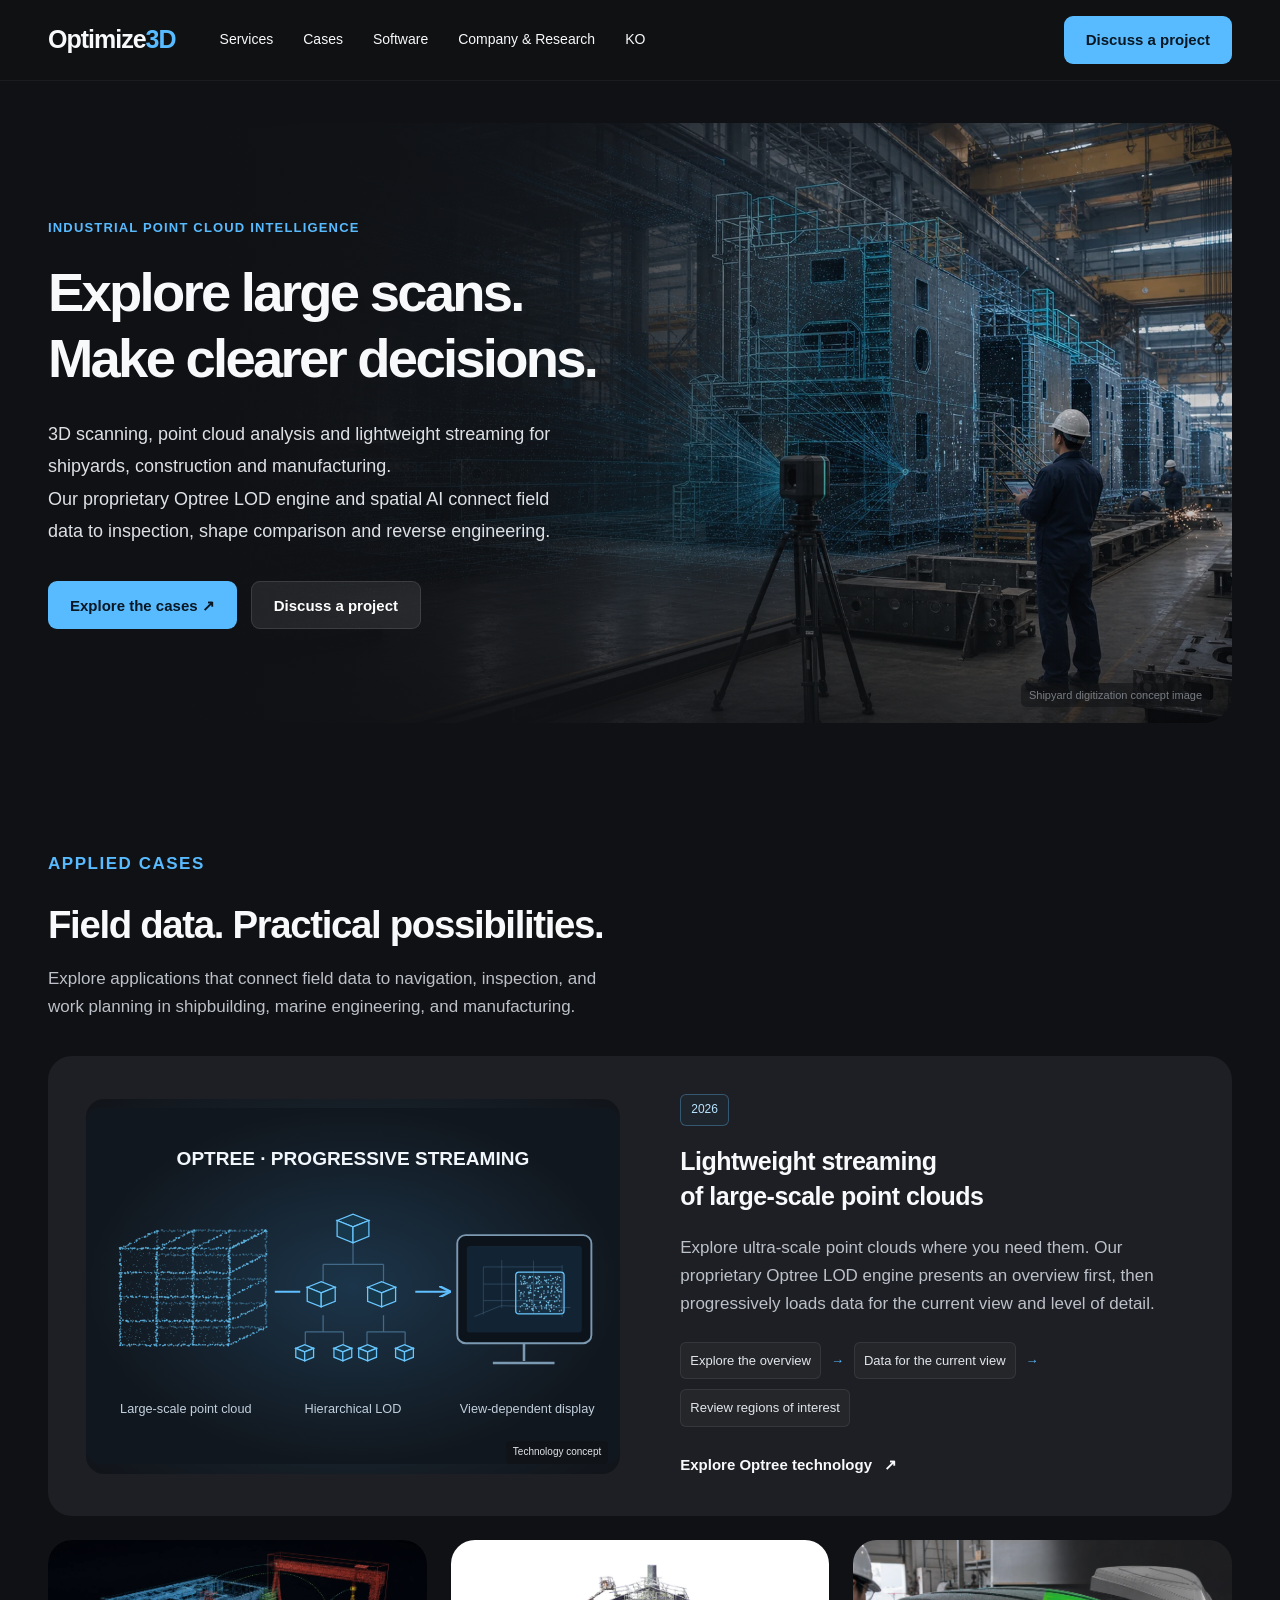
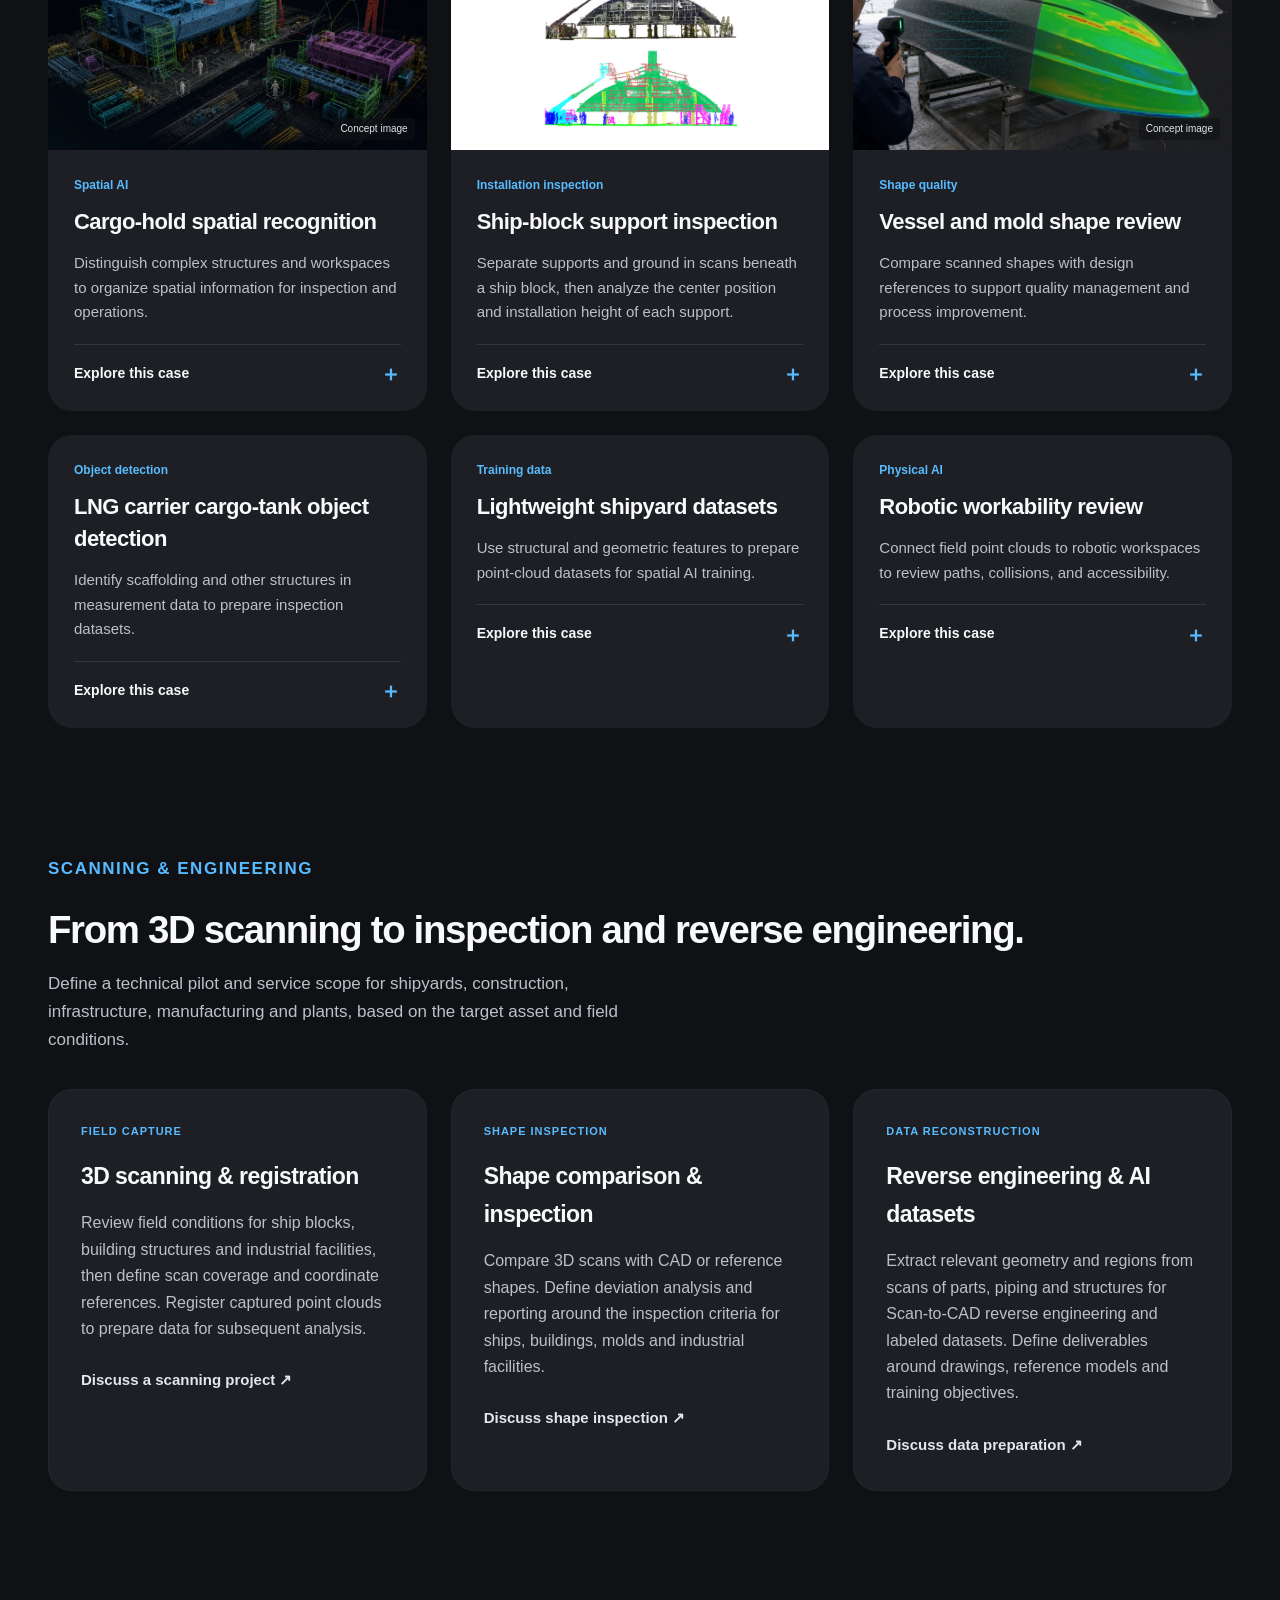
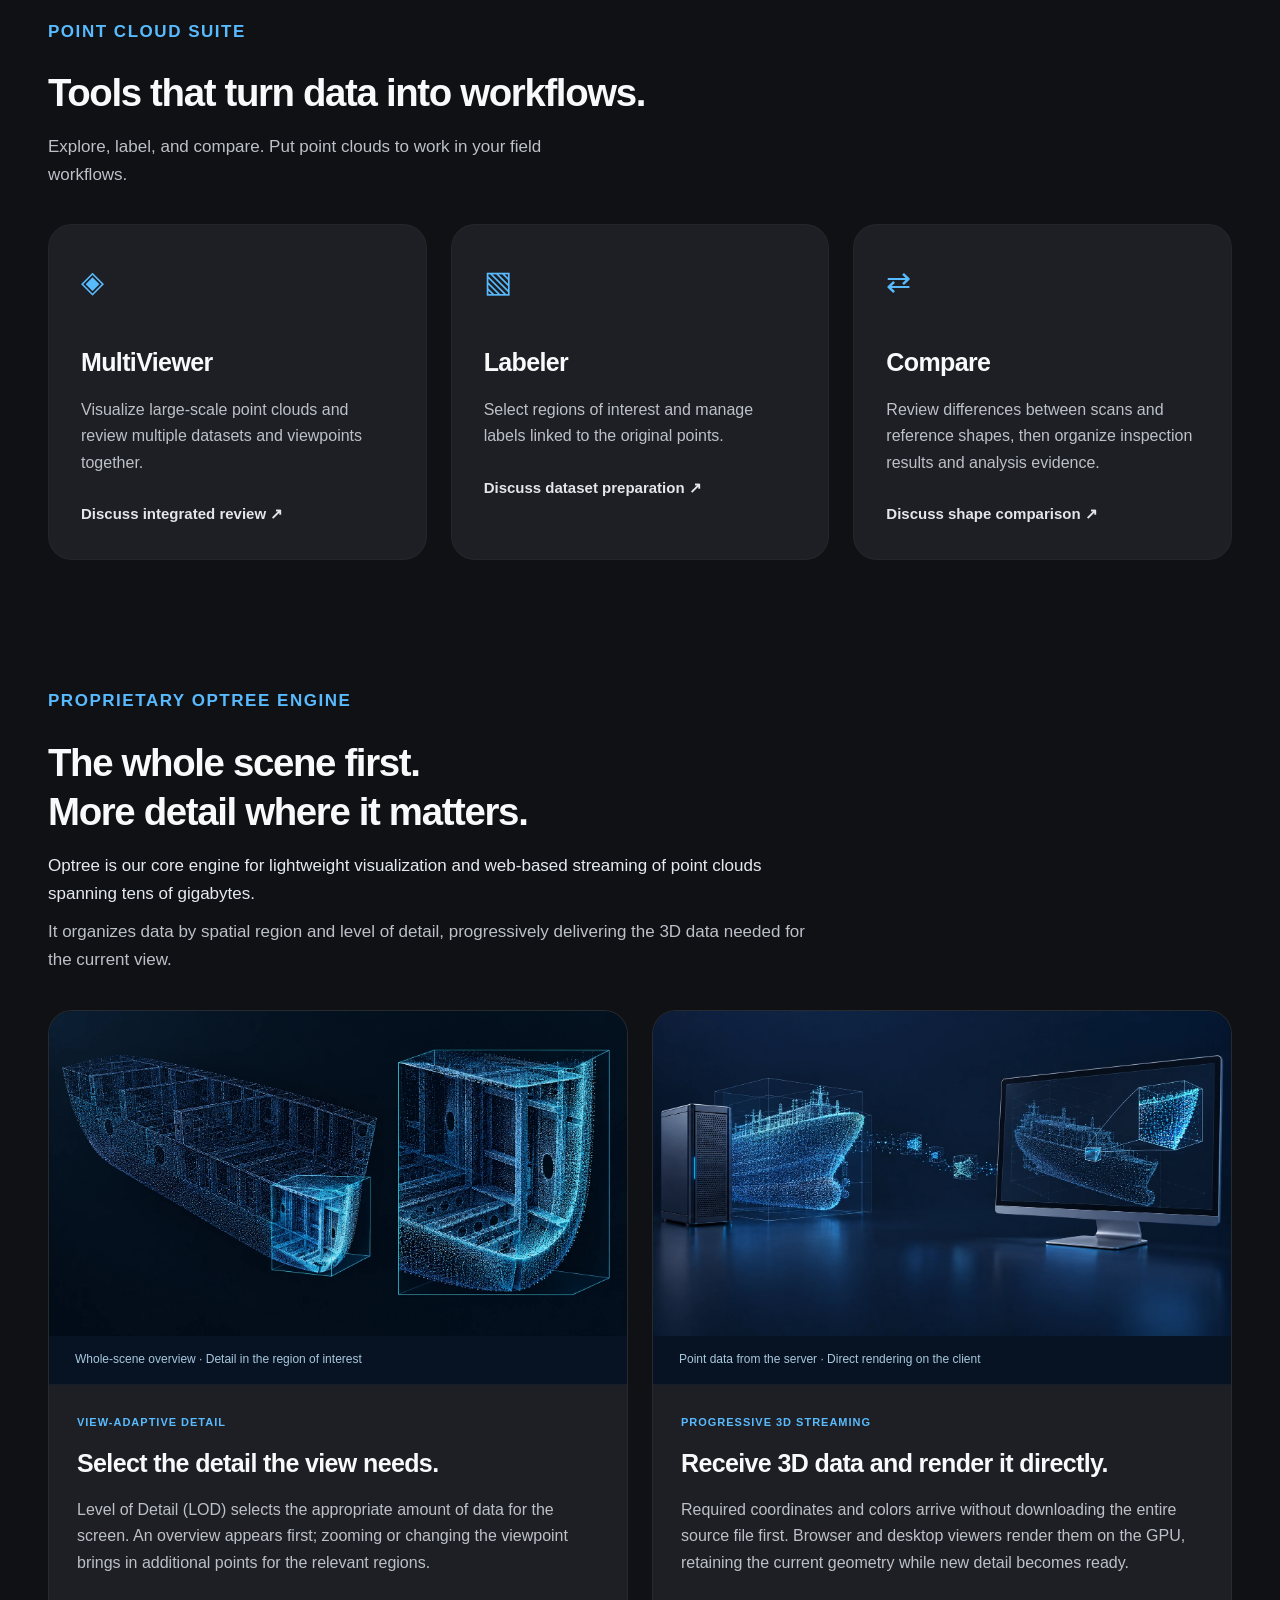
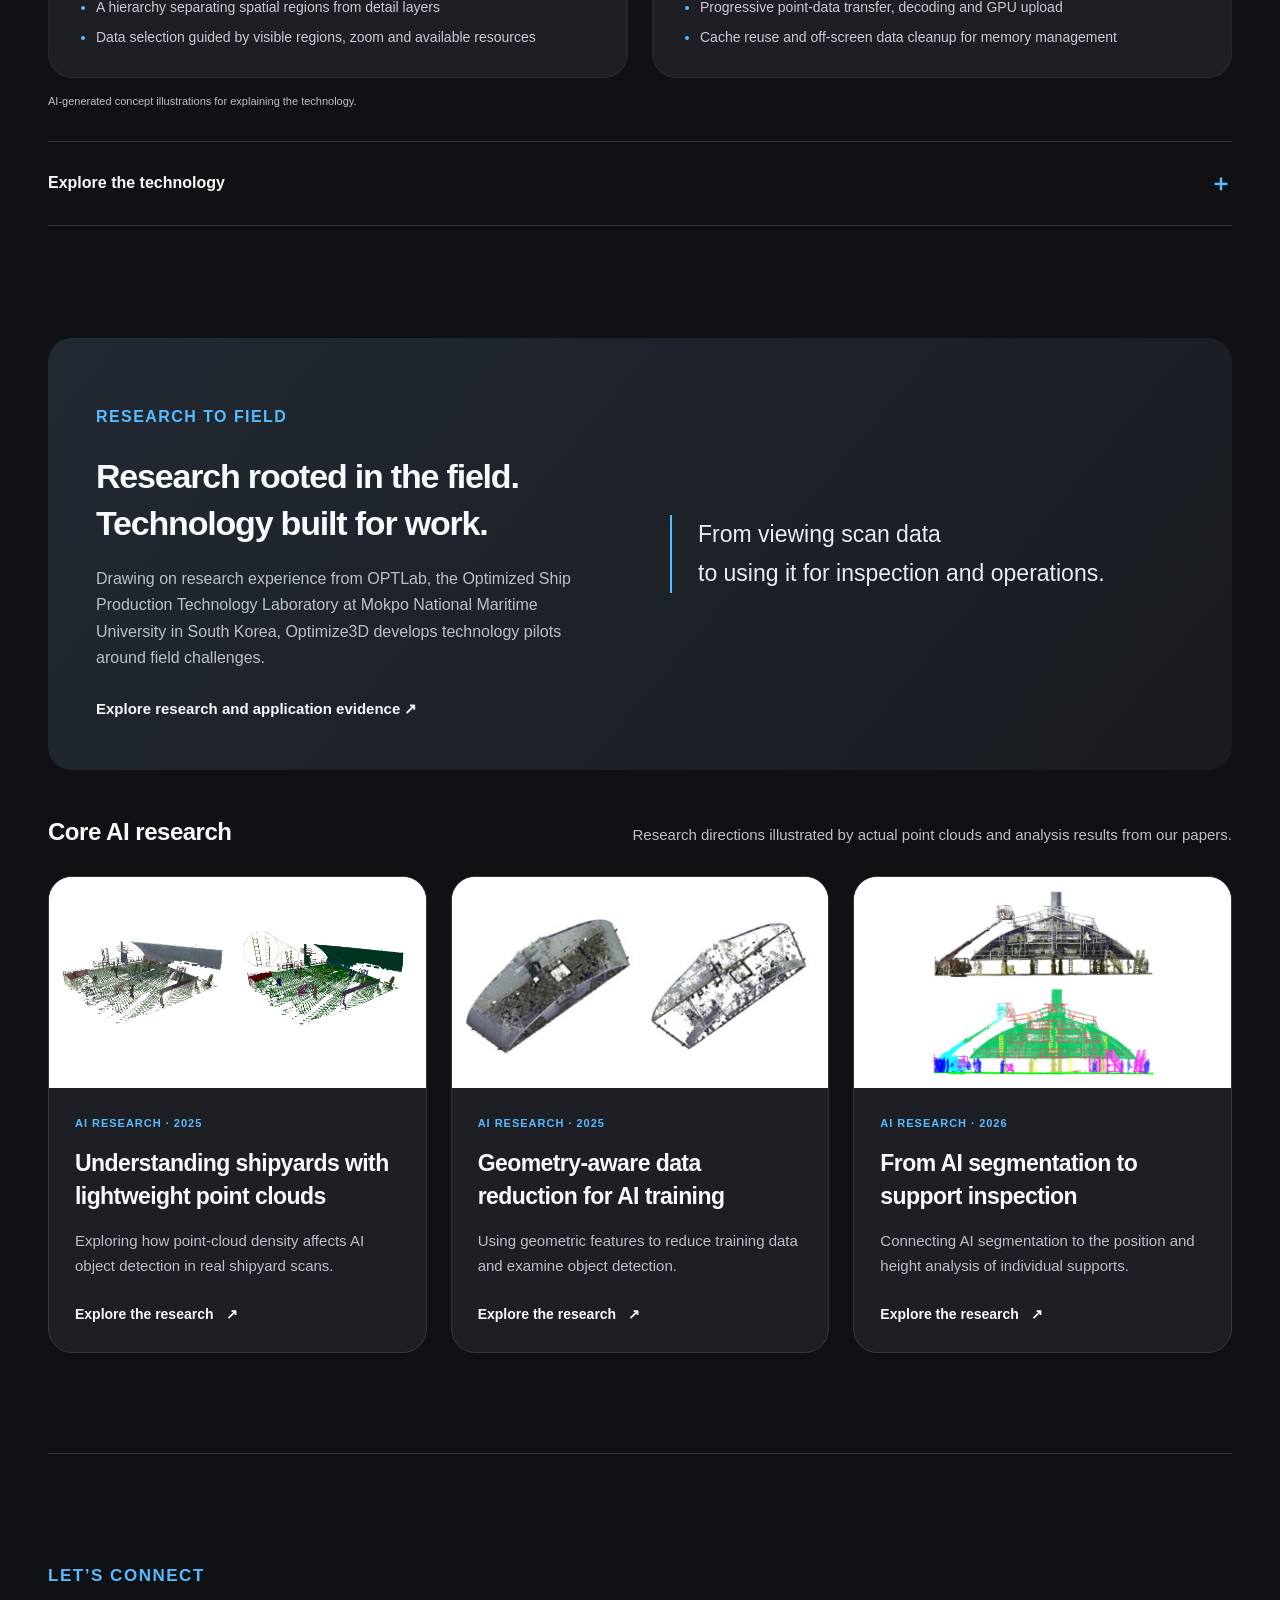
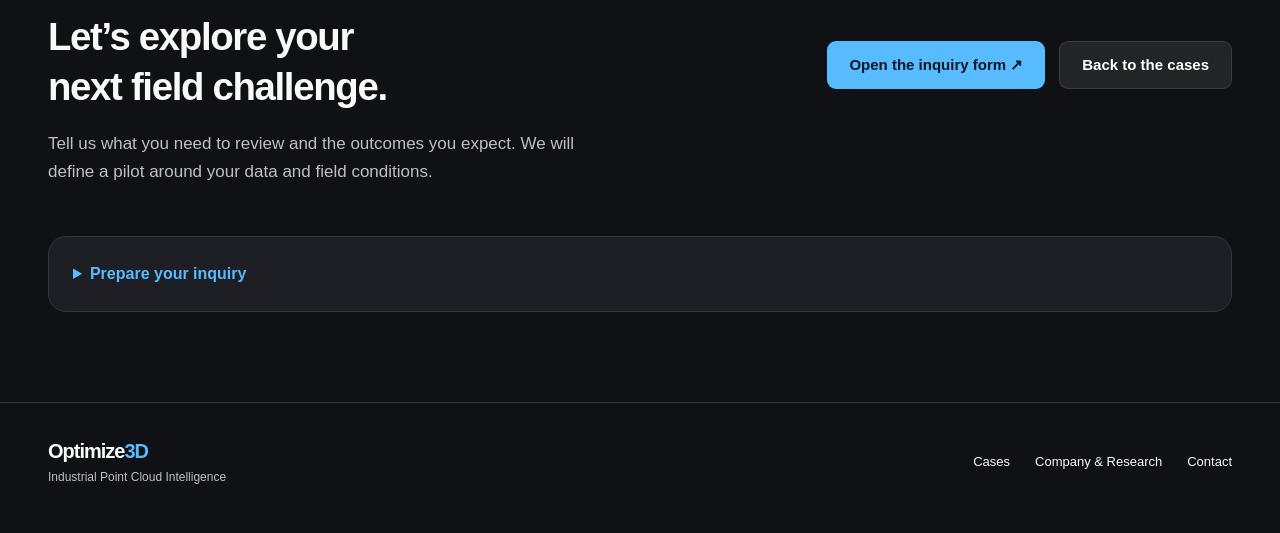
==== commit e037d6ad: "Improve research visuals and explain Optree web streaming engine" ====
--- a/en/index.html
+++ b/en/index.html
@@ -18,7 +18,7 @@
   <meta property="og:image" content="https://optimize3d.github.io/assets/images/generated/home-hero.webp">
   <meta name="twitter:card" content="summary_large_image">
   <link rel="icon" href="../assets/brand/favicon.svg" type="image/svg+xml">
-  <link rel="stylesheet" href="../assets/css/home.css?v=20261005a">
+  <link rel="stylesheet" href="../assets/css/home.css?v=20261005d">
   <script type="application/ld+json">
 {
   "@context": "https://schema.org",
@@ -51,26 +51,41 @@
 <main id="main">
 <div class="wrap" id="top"><section class="hero" aria-labelledby="hero-title"><div class="hero-media"><img src="../assets/images/generated/home-hero.webp" width="1731" height="909" alt="Concept image connecting a shipyard with point-cloud data" fetchpriority="high"><span class="media-note">Shipyard digitization concept image</span></div><div class="hero-copy"><p class="eyebrow">INDUSTRIAL POINT CLOUD INTELLIGENCE</p><h1 id="hero-title">Explore large scans.<br>Make clearer decisions.</h1><p class="hero-lead">3D scanning, point cloud analysis and lightweight streaming for shipyards, construction and manufacturing.<br>Our proprietary Optree LOD engine and spatial AI connect field data to inspection, shape comparison and reverse engineering.</p><div class="actions"><a class="btn" href="#cases">Explore the cases <span aria-hidden="true">&nbsp;↗</span></a><a class="btn secondary" href="#contact">Discuss a project</a></div></div></section></div>
 <section class="content wrap" id="cases" aria-labelledby="cases-title"><div class="section-head"><div><p class="eyebrow">APPLIED CASES</p><h2 id="cases-title">Field data. Practical possibilities.</h2><p>Explore applications that connect field data to navigation, inspection, and work planning in shipbuilding, marine engineering, and manufacturing.</p></div></div>
-<article class="feature" id="case-streaming"><figure class="feature-media" style="margin:0"><img src="../assets/visuals/lod-streaming-v2.en.svg" width="840" height="540" alt="Concept diagram of Optree LOD organizing large-scale point clouds and progressively delivering visible regions" loading="lazy"></figure><div><span class="pill">2026</span><h3>Lightweight streaming<br>of large-scale point clouds</h3><p>Explore ultra-scale point clouds where you need them. Our proprietary Optree LOD engine presents an overview first, then progressively loads data for the current view and level of detail.</p><div class="flow" aria-label="LOD streaming workflow"><span>Explore the overview</span><i aria-hidden="true">→</i><span>Data for the current view</span><i aria-hidden="true">→</i><span>Review regions of interest</span></div><a class="text-link" href="#solutions">Explore Optree technology <span aria-hidden="true">↗</span></a></div></article>
+<article class="feature" id="case-streaming"><figure class="feature-media" style="margin:0"><img src="../assets/visuals/lod-streaming-v2.en.svg" width="840" height="540" alt="Concept diagram of Optree LOD organizing large-scale point clouds and progressively delivering visible regions" loading="lazy"></figure><div><span class="pill">2026</span><h3>Lightweight streaming<br>of large-scale point clouds</h3><p>Explore ultra-scale point clouds where you need them. Our proprietary Optree LOD engine presents an overview first, then progressively loads data for the current view and level of detail.</p><div class="flow" aria-label="LOD streaming workflow"><span>Explore the overview</span><i aria-hidden="true">→</i><span>Data for the current view</span><i aria-hidden="true">→</i><span>Review regions of interest</span></div><a class="text-link" href="#optree">Explore Optree technology <span aria-hidden="true">↗</span></a></div></article>
 <div class="grid">
 <article class="card"><div class="card-media concept"><img src="../assets/images/generated/home-spatial-ai.webp" width="1672" height="941" alt="Concept image of spatial AI distinguishing shipyard structures" loading="lazy"></div><div class="card-copy"><span class="tag">Spatial AI</span><h3>Cargo-hold spatial recognition</h3><p>Distinguish complex structures and workspaces to organize spatial information for inspection and operations.</p><details><summary>Explore this case</summary><div class="detail-body"><p><strong>Target</strong> Container-ship cargo-hold point clouds<br><strong>Application</strong> Object segmentation, spatial relationships, and accessibility review<br><strong>Output</strong> Reference data for inspection and operations</p></div></details></div></article>
-<article class="card" id="case-support"><div class="card-media paper-concept"><img src="../assets/images/generated/home-support-inspection-paper.webp" width="1672" height="941" alt="Paper-based concept image separating cylindrical supports from ship-block and ground point clouds and analyzing cross-section centers and installation heights" loading="lazy"></div><div class="card-copy"><span class="tag">Installation inspection</span><h3>Ship-block support inspection</h3><p>Separate supports and ground in scans beneath a ship block, then analyze the center position and installation height of each support.</p><details><summary>Explore this case</summary><div class="detail-body"><p><strong>Target</strong> Point clouds beneath a ship block<br><strong>Application</strong> Individual support separation, circular cross-section estimation, and position and height review<br><strong>Output</strong> Geometry of each support and evidence for installation analysis</p><p>The related paper validated its position-comparison method using a synthetic reference layout.</p><a href="https://doi.org/10.3744/SNAK.2026.63.3.191" target="_blank" rel="noopener">Read the related research ↗</a></div></details></div></article>
+<article class="card" id="case-support"><div class="card-media paper-result"><img src="../assets/images/research/support-2026.svg" width="1600" height="900" alt="Ship-block input point cloud and AI segmentation from the paper" loading="lazy"></div><div class="card-copy"><span class="tag">Installation inspection</span><h3>Ship-block support inspection</h3><p>Separate supports and ground in scans beneath a ship block, then analyze the center position and installation height of each support.</p><details><summary>Explore this case</summary><div class="detail-body"><p><strong>Target</strong> Point clouds beneath a ship block<br><strong>Application</strong> Individual support separation, circular cross-section estimation, and position and height review<br><strong>Output</strong> Geometry of each support and evidence for installation analysis</p><p>The related paper validated its position-comparison method using a synthetic reference layout.</p><a href="https://doi.org/10.3744/SNAK.2026.63.3.191" target="_blank" rel="noopener">Read the related research ↗</a></div></details></div></article>
 <article class="card"><div class="card-media concept"><img src="../assets/images/generated/home-quality.webp" width="1672" height="941" alt="Concept image comparing a scanned shape with a design reference" loading="lazy"></div><div class="card-copy"><span class="tag">Shape quality</span><h3>Vessel and mold shape review</h3><p>Compare scanned shapes with design references to support quality management and process improvement.</p><details><summary>Explore this case</summary><div class="detail-body"><p><strong>Target</strong> Small vessels and FRP molds<br><strong>Application</strong> Reference alignment, deviation maps, and inspection criteria review<br><strong>Output</strong> Evidence for quality management and improvement</p></div></details></div></article>
 <article class="card"><div class="card-copy"><span class="tag">Object detection</span><h3>LNG carrier cargo-tank object detection</h3><p>Identify scaffolding and other structures in measurement data to prepare inspection datasets.</p><details><summary>Explore this case</summary><div class="detail-body"><p>This research connects object detection, semantic segmentation, and post-processing of cargo-tank point clouds to measurement-data preparation.</p></div></details></div></article>
 <article class="card"><div class="card-copy"><span class="tag">Training data</span><h3>Lightweight shipyard datasets</h3><p>Use structural and geometric features to prepare point-cloud datasets for spatial AI training.</p><details><summary>Explore this case</summary><div class="detail-body"><p>Combine topological and geometric features to organize shape information for object recognition. This research focuses on training datasets, distinct from visualization streaming.</p><a href="https://doi.org/10.3744/SNAK.2025.62.6.373" target="_blank" rel="noopener">Read the related research ↗</a></div></details></div></article>
 <article class="card"><div class="card-copy"><span class="tag">Physical AI</span><h3>Robotic workability review</h3><p>Connect field point clouds to robotic workspaces to review paths, collisions, and accessibility.</p><details><summary>Explore this case</summary><div class="detail-body"><p>Review weld-line extraction and robotic work feasibility using point-cloud environments, vision-sensor conditions, and test specimens.</p></div></details></div></article>
 </div></section>
 
-<section class="content wrap" id="services" aria-labelledby="services-title">
-<div class="section-head"><div><p class="eyebrow">SCANNING &amp; ENGINEERING</p><h2 id="services-title">From 3D scanning to inspection and reverse engineering.</h2><p>Define a technical pilot and service scope around the target asset, field conditions, available data and required deliverables.</p></div></div>
+<section class="content wrap" id="services" aria-labelledby="services-title"><div class="anchor-alias" id="business"></div><div class="anchor-alias" id="industry-use"></div>
+<div class="section-head"><div><p class="eyebrow">SCANNING &amp; ENGINEERING</p><h2 id="services-title">From 3D scanning to inspection and reverse engineering.</h2><p>Define a technical pilot and service scope for shipyards, construction, infrastructure, manufacturing and plants, based on the target asset and field conditions.</p></div></div>
 <div class="suite service-grid">
 <article class="product"><p class="eyebrow">FIELD CAPTURE</p><h3>3D scanning &amp; registration</h3><p>Review field conditions for ship blocks, building structures and industrial facilities, then define scan coverage and coordinate references. Register captured point clouds to prepare data for subsequent analysis.</p><a class="text-link" href="#contact" data-contact-category="3D Scanning &amp; Reverse Engineering">Discuss a scanning project ↗</a></article>
-<article class="product"><p class="eyebrow">SHAPE INSPECTION</p><h3>Shape comparison &amp; inspection</h3><p>Compare 3D scans with CAD or reference shapes. Review deviation analysis and reporting scope around the inspection target and evaluation criteria.</p><a class="text-link" href="#contact" data-contact-category="Spatial AI &amp; Quality Inspection">Discuss shape inspection ↗</a></article>
-<article class="product"><p class="eyebrow">DATA RECONSTRUCTION</p><h3>Reverse engineering &amp; AI datasets</h3><p>Extract relevant geometry and regions from scans for Scan-to-CAD reverse engineering and labeled datasets. Define deliverables around drawings, reference models and training objectives.</p><a class="text-link" href="#contact" data-contact-category="3D Scanning &amp; Reverse Engineering">Discuss data preparation ↗</a></article>
+<article class="product"><p class="eyebrow">SHAPE INSPECTION</p><h3>Shape comparison &amp; inspection</h3><p>Compare 3D scans with CAD or reference shapes. Define deviation analysis and reporting around the inspection criteria for ships, buildings, molds and industrial facilities.</p><a class="text-link" href="#contact" data-contact-category="Spatial AI &amp; Quality Inspection">Discuss shape inspection ↗</a></article>
+<article class="product"><p class="eyebrow">DATA RECONSTRUCTION</p><h3>Reverse engineering &amp; AI datasets</h3><p>Extract relevant geometry and regions from scans of parts, piping and structures for Scan-to-CAD reverse engineering and labeled datasets. Define deliverables around drawings, reference models and training objectives.</p><a class="text-link" href="#contact" data-contact-category="3D Scanning &amp; Reverse Engineering">Discuss data preparation ↗</a></article>
 </div>
 </section>
-<section class="content wrap" id="solutions" aria-labelledby="suite-title"><div class="section-head"><div><p class="eyebrow">POINT CLOUD SUITE</p><h2 id="suite-title">Tools that turn data into workflows.</h2><p>Explore, label, and compare. Put point clouds to work in your field workflows.</p></div></div><div class="suite"><article class="product"><div class="symbol" aria-hidden="true">◈</div><h3>MultiViewer</h3><p>Visualize large-scale point clouds and review multiple datasets and viewpoints together.</p><a class="text-link" href="#contact">Discuss integrated review ↗</a></article><article class="product"><div class="symbol" aria-hidden="true">▧</div><h3>Labeler</h3><p>Select regions of interest and manage labels linked to the original points.</p><a class="text-link" href="#contact">Discuss dataset preparation ↗</a></article><article class="product"><div class="symbol" aria-hidden="true">⇄</div><h3>Compare</h3><p>Review differences between scans and reference shapes, then organize inspection results and analysis evidence.</p><a class="text-link" href="#contact">Discuss shape comparison ↗</a></article></div><div class="anchor-alias" id="data-flow"></div><div class="engine"><div><h3>Built on our proprietary Optree engine.</h3><p>Hierarchical LOD and links to original points connect large-scale data exploration with workflow tools.</p></div><details><summary>Explore the technology</summary><p>LOD selects the level of detail needed for the current view. Optree manages point clouds in a hierarchy and progressively delivers required regions. Recognition Engine connects geometric and topological features and object recognition to workflows.</p></details></div><div class="anchor-alias" id="business"></div><section class="industry-use" id="industry-use" aria-labelledby="industry-title"><h2 id="industry-title">Adapted to the conditions of each industry.</h2><div class="industry-grid"><article><h3>Shipyards &amp; marine engineering</h3><p>Explore ship-block, cargo-hold and support point clouds for object separation, geometry review and installation-state analysis.</p><a class="text-link" href="#cases">Explore shipbuilding cases ↗</a></article><article><h3>Construction &amp; infrastructure</h3><p>Review potential workflows such as lightweight navigation of building and facility point clouds and comparison with CAD references. Define a pilot around available data and site conditions.</p><a class="text-link" href="#contact">Discuss construction data ↗</a></article><article><h3>Manufacturing &amp; plants</h3><p>Register scan data from parts, molds, piping and industrial facilities for shape comparison, reverse engineering and workspace review.</p><a class="text-link" href="#contact">Discuss manufacturing data ↗</a></article></div></section></section>
-<section class="content wrap" id="about" aria-labelledby="about-title"><div class="anchor-alias" id="platform"></div><div class="research"><div><p class="eyebrow">RESEARCH TO FIELD</p><h2 id="about-title">Research rooted in the field.<br>Technology built for work.</h2><p>Drawing on research experience from OPTLab, the Optimized Ship Production Technology Laboratory at Mokpo National Maritime University in South Korea, Optimize3D develops technology pilots around field challenges.</p><a class="text-link" href="research.html">Explore research and application evidence ↗</a></div><blockquote>From viewing scan data<br>to using it for inspection and operations.</blockquote></div></section>
+<section class="content wrap" id="solutions" aria-labelledby="suite-title"><div class="section-head"><div><p class="eyebrow">POINT CLOUD SUITE</p><h2 id="suite-title">Tools that turn data into workflows.</h2><p>Explore, label, and compare. Put point clouds to work in your field workflows.</p></div></div><div class="suite"><article class="product"><div class="symbol" aria-hidden="true">◈</div><h3>MultiViewer</h3><p>Visualize large-scale point clouds and review multiple datasets and viewpoints together.</p><a class="text-link" href="#contact">Discuss integrated review ↗</a></article><article class="product"><div class="symbol" aria-hidden="true">▧</div><h3>Labeler</h3><p>Select regions of interest and manage labels linked to the original points.</p><a class="text-link" href="#contact">Discuss dataset preparation ↗</a></article><article class="product"><div class="symbol" aria-hidden="true">⇄</div><h3>Compare</h3><p>Review differences between scans and reference shapes, then organize inspection results and analysis evidence.</p><a class="text-link" href="#contact">Discuss shape comparison ↗</a></article></div></section>
+<section class="content wrap optree-section" id="optree" aria-labelledby="optree-title">
+<div class="anchor-alias" id="data-flow"></div>
+<div class="section-head"><div><p class="eyebrow">PROPRIETARY OPTREE ENGINE</p><h2 id="optree-title">The whole scene first.<br>More detail where it matters.</h2><p><strong>Optree is our core engine for lightweight visualization and web-based streaming of point clouds spanning tens of gigabytes.</strong> It organizes data by spatial region and level of detail, progressively delivering the 3D data needed for the current view.</p></div></div>
+<div class="optree-grid">
+<article class="optree-card"><figure><img src="../assets/images/generated/optree-adaptive-v1.webp" width="1672" height="941" alt="Technology concept showing a ship-block point-cloud overview and a denser selected region" loading="lazy"><figcaption>Whole-scene overview · Detail in the region of interest</figcaption></figure><div class="optree-copy"><p class="eyebrow">VIEW-ADAPTIVE DETAIL</p><h3>Select the detail the view needs.</h3><p>Level of Detail (LOD) selects the appropriate amount of data for the screen. An overview appears first; zooming or changing the viewpoint brings in additional points for the relevant regions.</p><ul><li>A hierarchy separating spatial regions from detail layers</li><li>Data selection guided by visible regions, zoom and available resources</li></ul></div></article>
+<article class="optree-card"><figure><img src="../assets/images/generated/optree-stream-v1.webp" width="1672" height="941" alt="Technology concept showing 3D points streamed from a server and rendered directly by a client" loading="lazy"><figcaption>Point data from the server · Direct rendering on the client</figcaption></figure><div class="optree-copy"><p class="eyebrow">PROGRESSIVE 3D STREAMING</p><h3>Receive 3D data and render it directly.</h3><p>Required coordinates and colors arrive without downloading the entire source file first. Browser and desktop viewers render them on the GPU, retaining the current geometry while new detail becomes ready.</p><ul><li>Progressive point-data transfer, decoding and GPU upload</li><li>Cache reuse and off-screen data cleanup for memory management</li></ul></div></article>
+</div>
+<p class="optree-image-note">AI-generated concept illustrations for explaining the technology.</p>
+<details class="optree-details"><summary>Explore the technology <span aria-hidden="true">＋</span></summary><div class="optree-detail-grid">
+<div><h3>The server manages source and hierarchy data.</h3><p>Source point clouds such as E57 and PLY are prepared as spatial hierarchies and rendering data. Clients request regions through a common LOD node interface; source management and data preparation remain on the server.</p></div>
+<div><h3>Delivery adapts to the view and resources.</h3><p>Camera direction, projected size and the point budget guide data selection. Navigation takes priority during movement, followed by refinement when the view settles. Network, decoding and GPU memory constraints also inform the plan.</p></div>
+<div><h3>The client maintains visual continuity.</h3><p>Background workers decode data for incremental GPU uploads. The existing view stays in place until new data is ready. Cancellation and view changes clean up unnecessary resources and reject late responses from earlier work.</p></div>
+<div><h3>Displayed points stay linked to the source.</h3><p>Source point identifiers connect selections and labels to the original data. Labels and edit states are managed separately from source and LOD data, connecting exploration to subsequent analysis and workflow tools.</p></div>
+</div></details>
+</section>
+<section class="content wrap" id="about" aria-labelledby="about-title"><div class="anchor-alias" id="platform"></div><div class="research"><div><p class="eyebrow">RESEARCH TO FIELD</p><h2 id="about-title">Research rooted in the field.<br>Technology built for work.</h2><p>Drawing on research experience from OPTLab, the Optimized Ship Production Technology Laboratory at Mokpo National Maritime University in South Korea, Optimize3D develops technology pilots around field challenges.</p><a class="text-link" href="research.html">Explore research and application evidence ↗</a></div><blockquote>From viewing scan data<br>to using it for inspection and operations.</blockquote></div><div class="research-papers-head" id="ai-research"><h3>Core AI research</h3><p>Research directions illustrated by actual point clouds and analysis results from our papers.</p></div><div class="research-papers-grid"><article class="research-paper-card"><a class="research-paper-image" href="research.html#paper-density-2025"><img src="../assets/images/research/density-2025.svg" alt="Left: input point cloud · Right: AI prediction" width="1600" height="900" loading="lazy"></a><div class="research-paper-copy"><p class="eyebrow">AI RESEARCH · 2025</p><h3><a href="research.html#paper-density-2025">Understanding shipyards with lightweight point clouds</a></h3><p>Exploring how point-cloud density affects AI object detection in real shipyard scans.</p><a class="text-link" href="research.html#paper-density-2025">Explore the research <span aria-hidden="true">↗</span></a></div></article><article class="research-paper-card"><a class="research-paper-image" href="research.html#paper-fpfh-2025"><img src="../assets/images/research/fpfh-2025.svg" alt="Left: random sampling · Right: FPFH feature points" width="1600" height="900" loading="lazy"></a><div class="research-paper-copy"><p class="eyebrow">AI RESEARCH · 2025</p><h3><a href="research.html#paper-fpfh-2025">Geometry-aware data reduction for AI training</a></h3><p>Using geometric features to reduce training data and examine object detection.</p><a class="text-link" href="research.html#paper-fpfh-2025">Explore the research <span aria-hidden="true">↗</span></a></div></article><article class="research-paper-card"><a class="research-paper-image" href="research.html#paper-support-2026"><img src="../assets/images/research/support-2026.svg" alt="Top: input point cloud · Bottom: AI segmentation" width="1600" height="900" loading="lazy"></a><div class="research-paper-copy"><p class="eyebrow">AI RESEARCH · 2026</p><h3><a href="research.html#paper-support-2026">From AI segmentation to support inspection</a></h3><p>Connecting AI segmentation to the position and height analysis of individual supports.</p><a class="text-link" href="research.html#paper-support-2026">Explore the research <span aria-hidden="true">↗</span></a></div></article></div></section>
 <section class="contact wrap" id="contact" aria-labelledby="contact-title"><div><p class="eyebrow">LET’S CONNECT</p><h2 id="contact-title">Let’s explore your<br>next field challenge.</h2><p>Tell us what you need to review and the outcomes you expect. We will define a pilot around your data and field conditions.</p></div><div class="actions"><a class="btn" href="#inquiry-form" data-open-inquiry>Open the inquiry form ↗</a><a class="btn secondary" href="#cases">Back to the cases</a></div><details class="inquiry" id="inquiry-form"><summary>Prepare your inquiry</summary><form class="contact-form" data-email-form data-email-locale="en">
           <div class="contact-field"><label for="contact-name">Name <span aria-hidden="true">*</span></label><input id="contact-name" name="name" type="text" autocomplete="name" placeholder="Your name" required></div>
           <div class="contact-field"><label for="contact-company">Company / organization <span aria-hidden="true">*</span></label><input id="contact-company" name="company" type="text" autocomplete="organization" placeholder="Company or organization" required></div>
--- a/assets/css/home.css
+++ b/assets/css/home.css
@@ -5,14 +5,28 @@
 .hero{position:relative;margin-top:42px;min-height:600px;display:flex;align-items:center}.hero-media{position:absolute;inset:0 0 0 12%;border-radius:30px;overflow:hidden}.hero-media:after{content:"";position:absolute;inset:0;background:linear-gradient(90deg,#101114 0%,#101114a8 38%,#10111418 75%),linear-gradient(0deg,#10111470,transparent 50%)}.hero-media img{object-position:62% center}.hero-copy{position:relative;max-width:710px;padding:64px 0}.eyebrow{font-size:13px;letter-spacing:.09em;color:var(--blue);font-weight:700;margin-bottom:22px}.hero h1{font-size:clamp(38px,4.25vw,62px);line-height:1.22;letter-spacing:-.05em;font-weight:800}.hero-lead{max-width:530px;font-size:18px;margin-top:25px;color:#dde1e6;line-height:1.8}.actions{display:flex;gap:14px;flex-wrap:wrap;margin-top:34px}.media-note{position:absolute;bottom:16px;right:22px;color:#ced5df;font-size:11px;background:#10111488;border-radius:5px;padding:3px 8px}
 section.content{padding-top:112px}.section-head{display:flex;justify-content:space-between;align-items:flex-end;gap:30px;margin-bottom:35px}.section-head h2,.feature h2,.contact h2{font-size:clamp(28px,3vw,42px);line-height:1.3;letter-spacing:-.035em}.section-head p{font-size:17px;max-width:570px;margin-top:15px}.feature{display:grid;grid-template-columns:1.04fr 1fr;gap:60px;align-items:center;background:var(--card);border-radius:var(--radius);padding:38px}.feature-media{position:relative;height:375px;border-radius:18px;overflow:hidden;background:radial-gradient(ellipse at center,#203343,#111419)}.feature-media img{object-fit:contain;padding:0}.feature-media:after,.card-media.concept-diagram:after{content:"기술 개념도";position:absolute;right:12px;bottom:10px;font-size:10px;color:#e1e5eb;background:#10111499;padding:3px 7px;border-radius:4px}.card-media.paper-concept img{object-fit:contain}.card-media.paper-concept:after{content:"논문 기반 개념 이미지";position:absolute;right:12px;bottom:10px;font-size:10px;color:#e1e5eb;background:#10111499;padding:3px 7px;border-radius:4px}.feature p{font-size:17px;margin-top:20px}.pill{display:inline-block;padding:5px 10px;border:1px solid #62c1ff50;color:#b9e3ff;background:#59bbff0b;font-size:12px;border-radius:6px;margin-bottom:18px}.feature h3{font-size:25px;line-height:1.4;letter-spacing:-.02em}.feature .text-link{margin-top:26px}.flow{display:flex;flex-wrap:wrap;align-items:center;gap:10px;color:#e2e6ec;font-size:13px;margin-top:24px}.flow span{background:#ffffff08;border:1px solid #ffffff14;padding:7px 9px;border-radius:6px}.flow i{font-style:normal;color:var(--blue)}
 .grid{display:grid;grid-template-columns:repeat(3,minmax(0,1fr));gap:24px;margin-top:24px}.card{border-radius:var(--radius);background:var(--card);overflow:hidden;min-width:0}.card-media{position:relative;height:210px;background:#171b20;overflow:hidden}.card-media img{object-position:center}.card-media.concept:after{content:"콘셉트 이미지";position:absolute;right:12px;bottom:10px;font-size:10px;color:#e1e5eb;background:#10111499;padding:3px 7px;border-radius:4px}.card-media.contain{padding:20px}.card-media.contain img{object-fit:contain}.card-copy{padding:26px}.card .tag{font-size:12px;font-weight:700;color:var(--blue);display:block;margin-bottom:10px}.card h3{font-size:22px;line-height:1.45;letter-spacing:-.025em}.card p{font-size:15px;margin-top:13px}.card details{margin-top:19px;border-top:1px solid var(--line);padding-top:17px}.card summary{font-size:14px;cursor:pointer;list-style:none;font-weight:700;display:flex;justify-content:space-between;align-items:center;gap:10px}.card summary::-webkit-details-marker{display:none}.card summary:after{content:"＋";color:var(--blue);font-size:21px;line-height:1}.card details[open] summary:after{content:"−"}.detail-body{padding-top:6px}.detail-body p{font-size:14px}.detail-body a{display:inline-block;margin-top:14px;color:#b9e3ff;font-size:13px;text-decoration:underline;text-underline-offset:4px}.detail-body strong{color:#edf1f6;font-weight:600}
-.suite{display:grid;grid-template-columns:repeat(3,minmax(0,1fr));gap:24px}.product{padding:32px;background:var(--card);border:1px solid #ffffff08;border-radius:var(--radius)}.product .symbol{font-size:30px;color:var(--blue);margin-bottom:35px}.product h3{font-size:25px;letter-spacing:-.025em}.product p{font-size:16px;margin-top:14px}.product .text-link{margin-top:26px;color:#e3e6eb}.engine{display:flex;justify-content:space-between;align-items:center;gap:30px;border-top:1px solid var(--line);padding:28px 0;margin-top:32px}.engine h3{font-size:21px}.engine p{max-width:610px;font-size:15px;margin-top:9px}.engine details{max-width:450px}.engine summary{cursor:pointer;font-weight:700;font-size:14px}.engine details p{font-size:14px}
+.suite{display:grid;grid-template-columns:repeat(3,minmax(0,1fr));gap:24px}.product{padding:32px;background:var(--card);border:1px solid #ffffff08;border-radius:var(--radius)}.product .symbol{font-size:30px;color:var(--blue);margin-bottom:35px}.product h3{font-size:25px;letter-spacing:-.025em}.product p{font-size:16px;margin-top:14px}.product .text-link{margin-top:26px;color:#e3e6eb}
 .industries{display:flex;gap:12px;flex-wrap:wrap;margin-top:26px}.industries span{border:1px solid #ffffff25;border-radius:7px;padding:7px 13px;color:#e0e4eb;font-size:14px}.research{display:grid;grid-template-columns:1fr 1fr;gap:60px;padding:48px;background:linear-gradient(130deg,#222932,#191b20);border-radius:var(--radius);align-items:center}.research h2{font-size:34px;letter-spacing:-.035em;line-height:1.4}.research p{font-size:16px;margin-top:18px}.research .text-link{margin-top:25px}.research blockquote{margin:0;border-left:2px solid var(--blue);padding-left:26px;color:#e9edf3;font-size:23px;line-height:1.7;font-weight:500}.contact{padding:90px 0;margin-top:100px;border-top:1px solid var(--line);display:flex;justify-content:space-between;align-items:center;gap:50px}.contact p{font-size:17px;margin-top:18px;max-width:570px}.contact .actions{flex-shrink:0;margin:0}footer{border-top:1px solid var(--line);padding:32px 0 45px}.footer-inner{display:flex;justify-content:space-between;gap:25px;align-items:center}footer p{font-size:12px}footer .brand{font-size:20px}.footer-links{display:flex;gap:25px;font-size:13px}
 @media(max-width:1050px){.wrap{width:calc(100% - 56px)}.nav{gap:25px}.links{gap:20px}.hero{min-height:550px}.hero-copy{max-width:630px}.feature{gap:32px;padding:28px}.grid{gap:18px}.card-copy{padding:22px}.suite{gap:18px}.product{padding:25px}.research{gap:35px;padding:36px}.contact{gap:25px}.contact .actions{flex-direction:column}.hero h1{font-size:49px}}
-@media(max-width:760px){html{scroll-padding-top:82px}.wrap{width:calc(100% - 40px)}.nav{min-height:70px;justify-content:space-between;gap:14px}.brand{font-size:23px}.menu{display:block;background:#ffffff0d;border:1px solid #ffffff20;color:white;padding:7px 13px;border-radius:7px;font-size:14px}.links{display:none;position:absolute;top:69px;left:0;right:0;background:#181a1f;padding:20px;gap:0;align-items:stretch;border-bottom:1px solid var(--line)}.links.open{display:flex;flex-direction:column}.links a{padding:13px 10px}.nav-cta{margin:10px 0 0}.links .nav-cta{padding:13px 10px}.hero{min-height:650px;margin-top:22px;align-items:flex-end}.hero-media{inset:0;border-radius:20px}.hero-media img{object-position:67% top}.hero-media:after{background:linear-gradient(0deg,#101114 0%,#101114e0 27%,#10111428 85%)}.hero-copy{padding:265px 18px 40px}.hero h1{font-size:36px;line-height:1.3}.eyebrow{margin-bottom:17px;font-size:11px}.hero-lead{font-size:16px;margin-top:20px;line-height:1.8}.actions{gap:10px;margin-top:25px}.btn{padding:11px 15px;font-size:14px}.media-note{top:14px;bottom:auto;right:14px;font-size:10px}section.content{padding-top:72px}.section-head{display:block;margin-bottom:26px}.section-head h2,.contact h2{font-size:29px}.section-head p{font-size:16px;margin-top:15px}.section-head .text-link{margin-top:20px}.feature{grid-template-columns:1fr;gap:25px;padding:20px;border-radius:20px}.feature-media{height:245px}.feature h3{font-size:24px}.feature p{font-size:16px}.pill{margin-bottom:15px}.flow{gap:7px;font-size:11px}.flow span{padding:6px 7px}.grid{grid-template-columns:1fr;gap:20px;margin-top:20px}.card-media{height:215px}.card-copy{padding:24px}.card h3{font-size:22px}.suite{grid-template-columns:1fr;gap:18px}.product{padding:28px}.product .symbol{margin-bottom:18px}.engine{align-items:flex-start;flex-direction:column;gap:22px}.research{grid-template-columns:1fr;padding:28px;gap:30px}.research h2{font-size:28px}.research blockquote{font-size:20px}.contact{margin-top:70px;padding:60px 0;flex-direction:column;align-items:flex-start;gap:30px}.contact .actions{flex-direction:row}.contact p{font-size:16px}.footer-inner{align-items:flex-start;flex-direction:column;gap:16px}.footer-links{gap:20px}}
+@media(max-width:760px){html{scroll-padding-top:82px}.wrap{width:calc(100% - 40px)}.nav{min-height:70px;justify-content:space-between;gap:14px}.brand{font-size:23px}.menu{display:block;background:#ffffff0d;border:1px solid #ffffff20;color:white;padding:7px 13px;border-radius:7px;font-size:14px}.links{display:none;position:absolute;top:69px;left:0;right:0;background:#181a1f;padding:20px;gap:0;align-items:stretch;border-bottom:1px solid var(--line)}.links.open{display:flex;flex-direction:column}.links a{padding:13px 10px}.nav-cta{margin:10px 0 0}.links .nav-cta{padding:13px 10px}.hero{min-height:650px;margin-top:22px;align-items:flex-end}.hero-media{inset:0;border-radius:20px}.hero-media img{object-position:67% top}.hero-media:after{background:linear-gradient(0deg,#101114 0%,#101114e0 27%,#10111428 85%)}.hero-copy{padding:265px 18px 40px}.hero h1{font-size:36px;line-height:1.3}.eyebrow{margin-bottom:17px;font-size:11px}.hero-lead{font-size:16px;margin-top:20px;line-height:1.8}.actions{gap:10px;margin-top:25px}.btn{padding:11px 15px;font-size:14px}.media-note{top:14px;bottom:auto;right:14px;font-size:10px}section.content{padding-top:72px}.section-head{display:block;margin-bottom:26px}.section-head h2,.contact h2{font-size:29px}.section-head p{font-size:16px;margin-top:15px}.section-head .text-link{margin-top:20px}.feature{grid-template-columns:1fr;gap:25px;padding:20px;border-radius:20px}.feature-media{height:245px}.feature h3{font-size:24px}.feature p{font-size:16px}.pill{margin-bottom:15px}.flow{gap:7px;font-size:11px}.flow span{padding:6px 7px}.grid{grid-template-columns:1fr;gap:20px;margin-top:20px}.card-media{height:215px}.card-copy{padding:24px}.card h3{font-size:22px}.suite{grid-template-columns:1fr;gap:18px}.product{padding:28px}.product .symbol{margin-bottom:18px}.research{grid-template-columns:1fr;padding:28px;gap:30px}.research h2{font-size:28px}.research blockquote{font-size:20px}.contact{margin-top:70px;padding:60px 0;flex-direction:column;align-items:flex-start;gap:30px}.contact .actions{flex-direction:row}.contact p{font-size:16px}.footer-inner{align-items:flex-start;flex-direction:column;gap:16px}.footer-links{gap:20px}}
 @media(prefers-reduced-motion:reduce){html{scroll-behavior:auto}.btn{transition:none}}
 
 html[lang=en] .feature-media:after{content:"Technology concept"}html[lang=en] .card-media.concept:after{content:"Concept image"}html[lang=en] .card-media.paper-concept:after{content:"Paper-based concept image"}
 .contact{flex-wrap:wrap}.inquiry{width:100%;border:1px solid var(--line);border-radius:18px;padding:24px;background:var(--card)}.inquiry>summary{cursor:pointer;font-weight:700;color:var(--blue)}.contact-form{display:grid;grid-template-columns:1fr 1fr;gap:22px;margin-top:28px}.contact-field{display:flex;flex-direction:column;gap:8px}.contact-field-wide{grid-column:1/-1}.contact-form label,.contact-form legend{font-size:14px}.contact-form input:not([type=checkbox]),.contact-form select,.contact-form textarea{width:100%;font:inherit;font-size:15px;background:#111419;color:var(--text);border:1px solid #51545d;border-radius:8px;padding:12px}.contact-form :is(input,select,textarea):focus-visible{outline:2px solid var(--blue);outline-offset:3px}.contact-form fieldset{margin:0;padding:18px;border:1px solid var(--line);border-radius:8px;min-width:0}.contact-chips{display:flex;flex-wrap:wrap;gap:16px}.contact-chips label{display:flex;align-items:center;gap:6px}.contact-chips input{accent-color:var(--blue);width:17px;height:17px}.contact-nda p,.contact-form-note{font-size:13px!important;margin-top:8px!important}.contact-submit{border:0;cursor:pointer}.email-fallback{font-size:14px;margin-top:24px!important}.email-fallback a{color:var(--blue);text-decoration:underline;overflow-wrap:anywhere}.anchor-alias{scroll-margin-top:92px}@media(max-width:760px){.contact-form{grid-template-columns:1fr}.inquiry{padding:20px}.hero h1{overflow-wrap:normal}html[lang=en] .hero h1{font-size:32px}.contact-form textarea{min-height:160px}}
 
-/* Service scope and industry applications are readable without JavaScript. */
-.service-grid .eyebrow{font-size:11px;margin-top:0;margin-bottom:18px}.service-grid h3{font-size:23px}.industry-use{margin-top:56px;padding-top:34px;border-top:1px solid var(--line)}.industry-use h2{font-size:28px;line-height:1.4;letter-spacing:-.025em}.industry-grid{display:grid;grid-template-columns:repeat(3,minmax(0,1fr));gap:32px;margin-top:28px}.industry-grid article{min-width:0}.industry-grid h3{font-size:21px;line-height:1.5}.industry-grid p{font-size:15px;margin-top:13px}.industry-grid .text-link{margin-top:18px;font-size:14px}@media(max-width:760px){.industry-grid{grid-template-columns:1fr;gap:30px}.industry-use h2{font-size:26px}.service-grid h3{font-size:23px}}
+/* Service scope remains readable without JavaScript. */
+.service-grid .eyebrow{font-size:11px;margin-top:0;margin-bottom:18px}.service-grid h3{font-size:23px}
+
+/* Source-backed paper figures use native SVG panel layouts, without generated data. */
+.card-media.paper-result{background:#fff;padding:12px}.card-media.paper-result img{object-fit:contain}
+.research-papers-head{margin:42px 0 24px;display:flex;gap:28px;align-items:baseline;justify-content:space-between}.research-papers-head h3{font-size:24px;letter-spacing:-.02em}.research-papers-head p{font-size:15px;max-width:600px}.research-papers-grid{display:grid;grid-template-columns:repeat(3,minmax(0,1fr));gap:24px}.research-paper-card{min-width:0;background:var(--card);border:1px solid var(--line);border-radius:var(--radius);overflow:hidden}.research-paper-image{display:block;aspect-ratio:16/9;background:#fff;overflow:hidden}.research-paper-image img{object-fit:contain;transition:transform .25s}.research-paper-image:hover img{transform:scale(1.035)}.research-paper-copy{padding:26px}.research-paper-copy .eyebrow{font-size:11px;margin-bottom:14px}.research-paper-copy h3{font-size:23px;line-height:1.45;letter-spacing:-.025em}.research-paper-copy h3 a:hover{color:var(--blue)}.research-paper-copy>p:not(.eyebrow){font-size:15px;margin-top:16px}.research-paper-copy .text-link{margin-top:24px;font-size:14px}
+@media(max-width:1050px) and (min-width:761px){.research-paper-copy{padding:22px}.research-paper-copy h3{font-size:20px}.research-papers-grid{gap:18px}}
+@media(max-width:760px){.research-papers-head{display:block;margin-top:34px}.research-papers-head p{margin-top:10px}.research-papers-grid{grid-template-columns:1fr;gap:20px}.research-paper-copy{padding:24px}.research-paper-copy h3{font-size:23px}}
+@media(prefers-reduced-motion:reduce){.research-paper-image img{transition:none}.research-paper-image:hover img{transform:none}}
+.research-paper-card{display:flex;flex-direction:column}.research-paper-copy{display:flex;flex-direction:column;flex:1}.research-paper-copy .text-link{margin-top:auto;padding-top:24px}.research-paper-copy>p:not(.eyebrow){margin-bottom:0}
+
+/* Optree overview: conceptual imagery with source-based technology explanations. */
+.optree-section .section-head p{max-width:760px}.optree-grid{display:grid;grid-template-columns:repeat(2,minmax(0,1fr));gap:24px}.optree-card{min-width:0;background:var(--card);border:1px solid #ffffff0d;border-radius:var(--radius);overflow:hidden}.optree-card figure{margin:0;background:#071323}.optree-card figure img{height:auto;aspect-ratio:1672/941;object-fit:contain}.optree-card figcaption{padding:14px 26px;font-size:12px;color:#a8c7dd;border-bottom:1px solid #ffffff0d}.optree-copy{padding:28px}.optree-copy .eyebrow{font-size:11px;margin-bottom:14px}.optree-copy h3{font-size:25px;line-height:1.45;letter-spacing:-.025em}.optree-copy>p:not(.eyebrow){margin-top:16px;font-size:16px}.optree-copy ul{padding-left:19px;margin:20px 0 0;color:#c7ccd4;font-size:14px}.optree-copy li+li{margin-top:7px}.optree-copy li::marker{color:var(--blue)}.optree-image-note{font-size:11px;margin-top:14px}.optree-details{margin-top:30px;border-block:1px solid var(--line)}.optree-details>summary{display:flex;align-items:center;justify-content:space-between;gap:20px;padding:23px 0;font-size:16px;font-weight:700;cursor:pointer;list-style:none}.optree-details>summary::-webkit-details-marker{display:none}.optree-details>summary span{color:var(--blue);font-size:23px;transition:transform .2s}.optree-details[open]>summary span{transform:rotate(45deg)}.optree-detail-grid{display:grid;grid-template-columns:repeat(2,minmax(0,1fr));gap:30px 48px;padding:12px 0 32px}.optree-detail-grid h3{font-size:18px;line-height:1.5}.optree-detail-grid p{font-size:14px;margin-top:10px}
+@media(max-width:760px){.optree-grid{grid-template-columns:1fr;gap:20px}.optree-copy{padding:24px}.optree-copy h3{font-size:23px}.optree-card figcaption{padding:12px 24px;font-size:11px}.optree-detail-grid{grid-template-columns:1fr;gap:26px}.optree-details>summary{font-size:15px}}
+
+.optree-section .section-head p strong{display:block;color:#e5eaf1;font-weight:500;margin-bottom:10px}
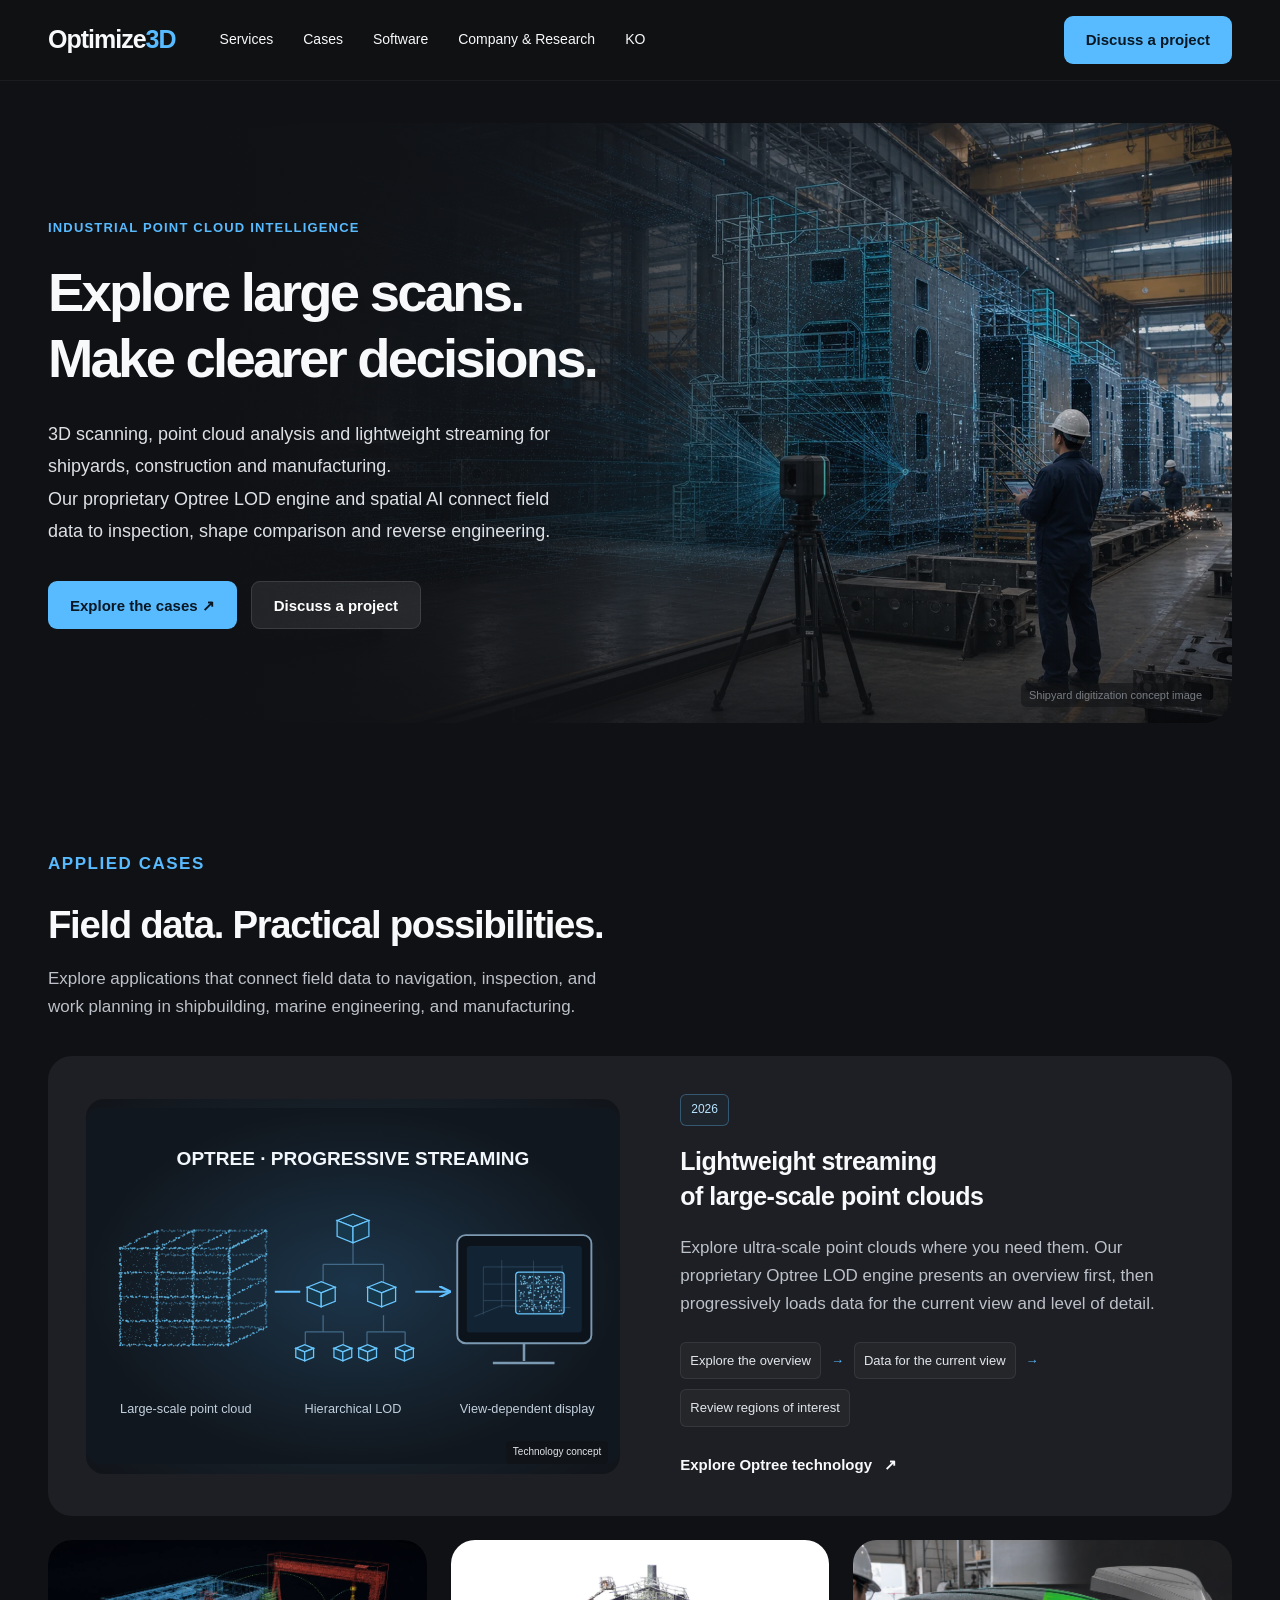
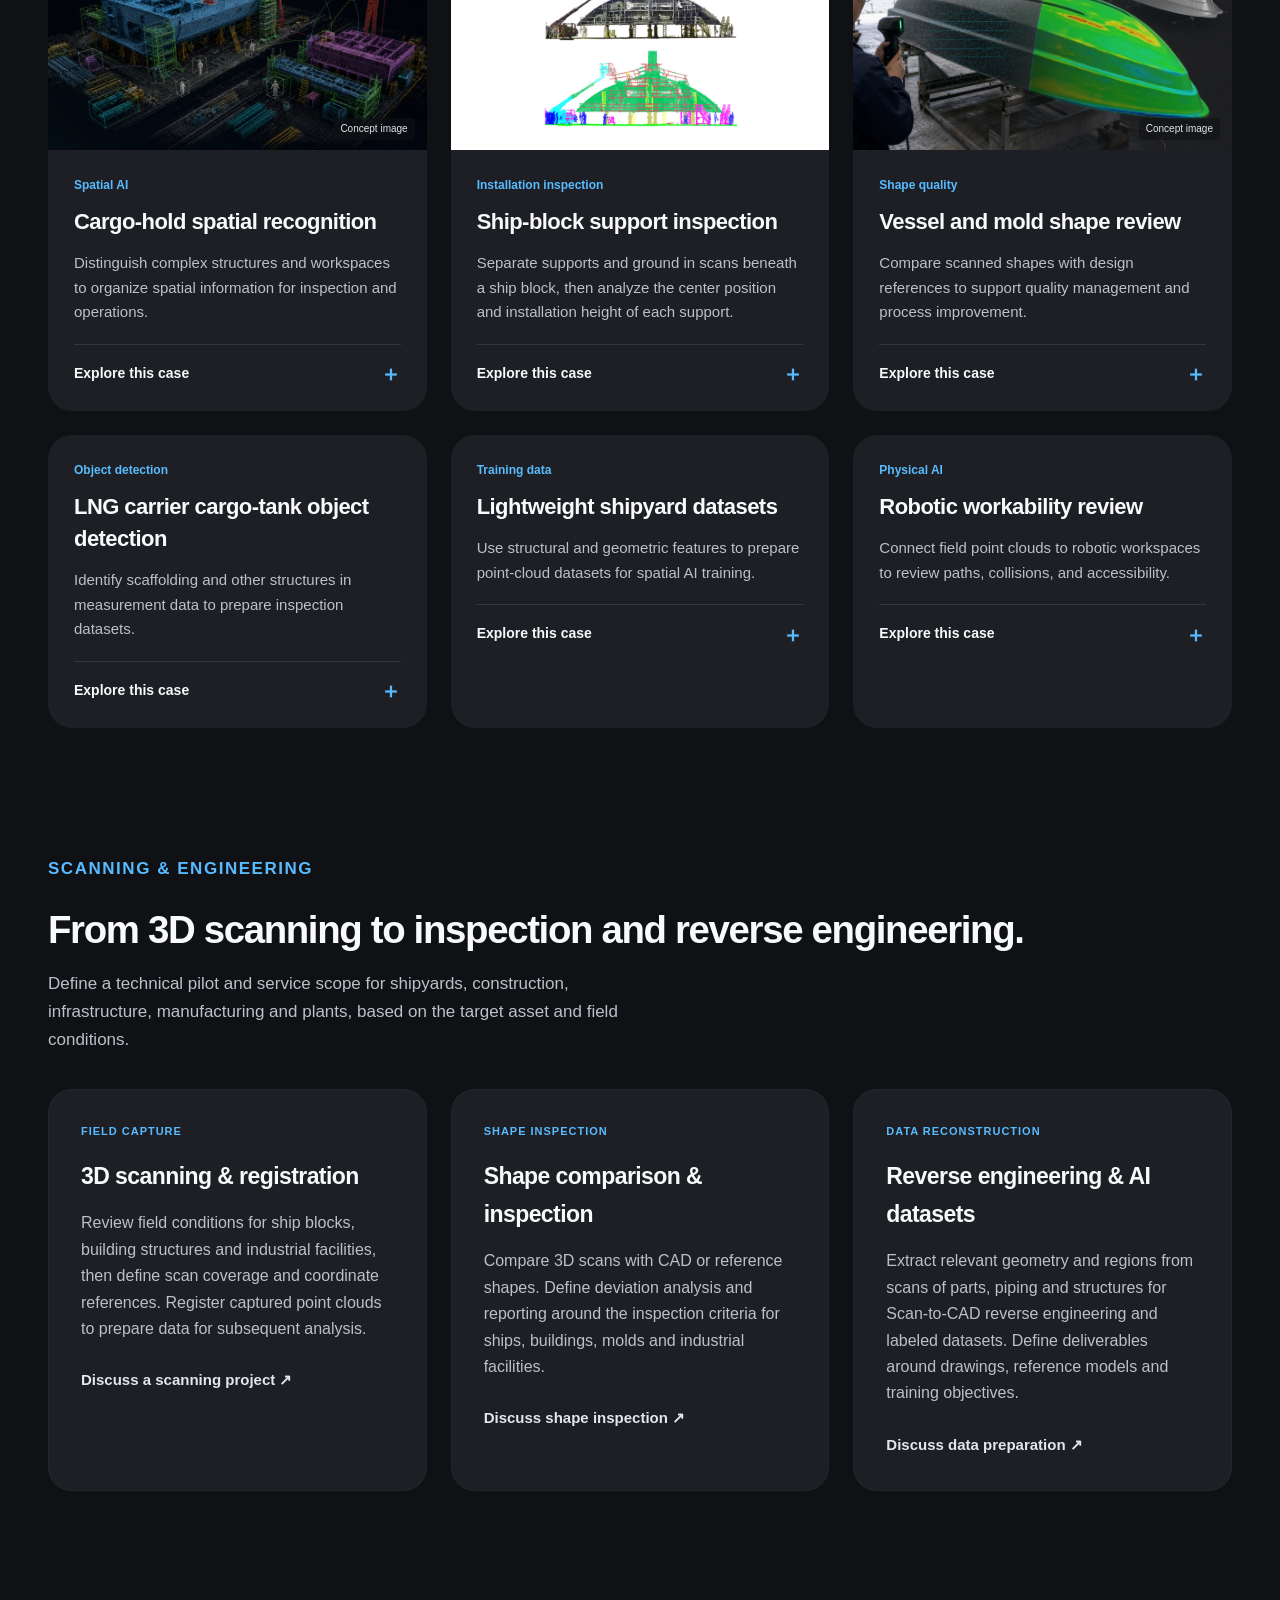
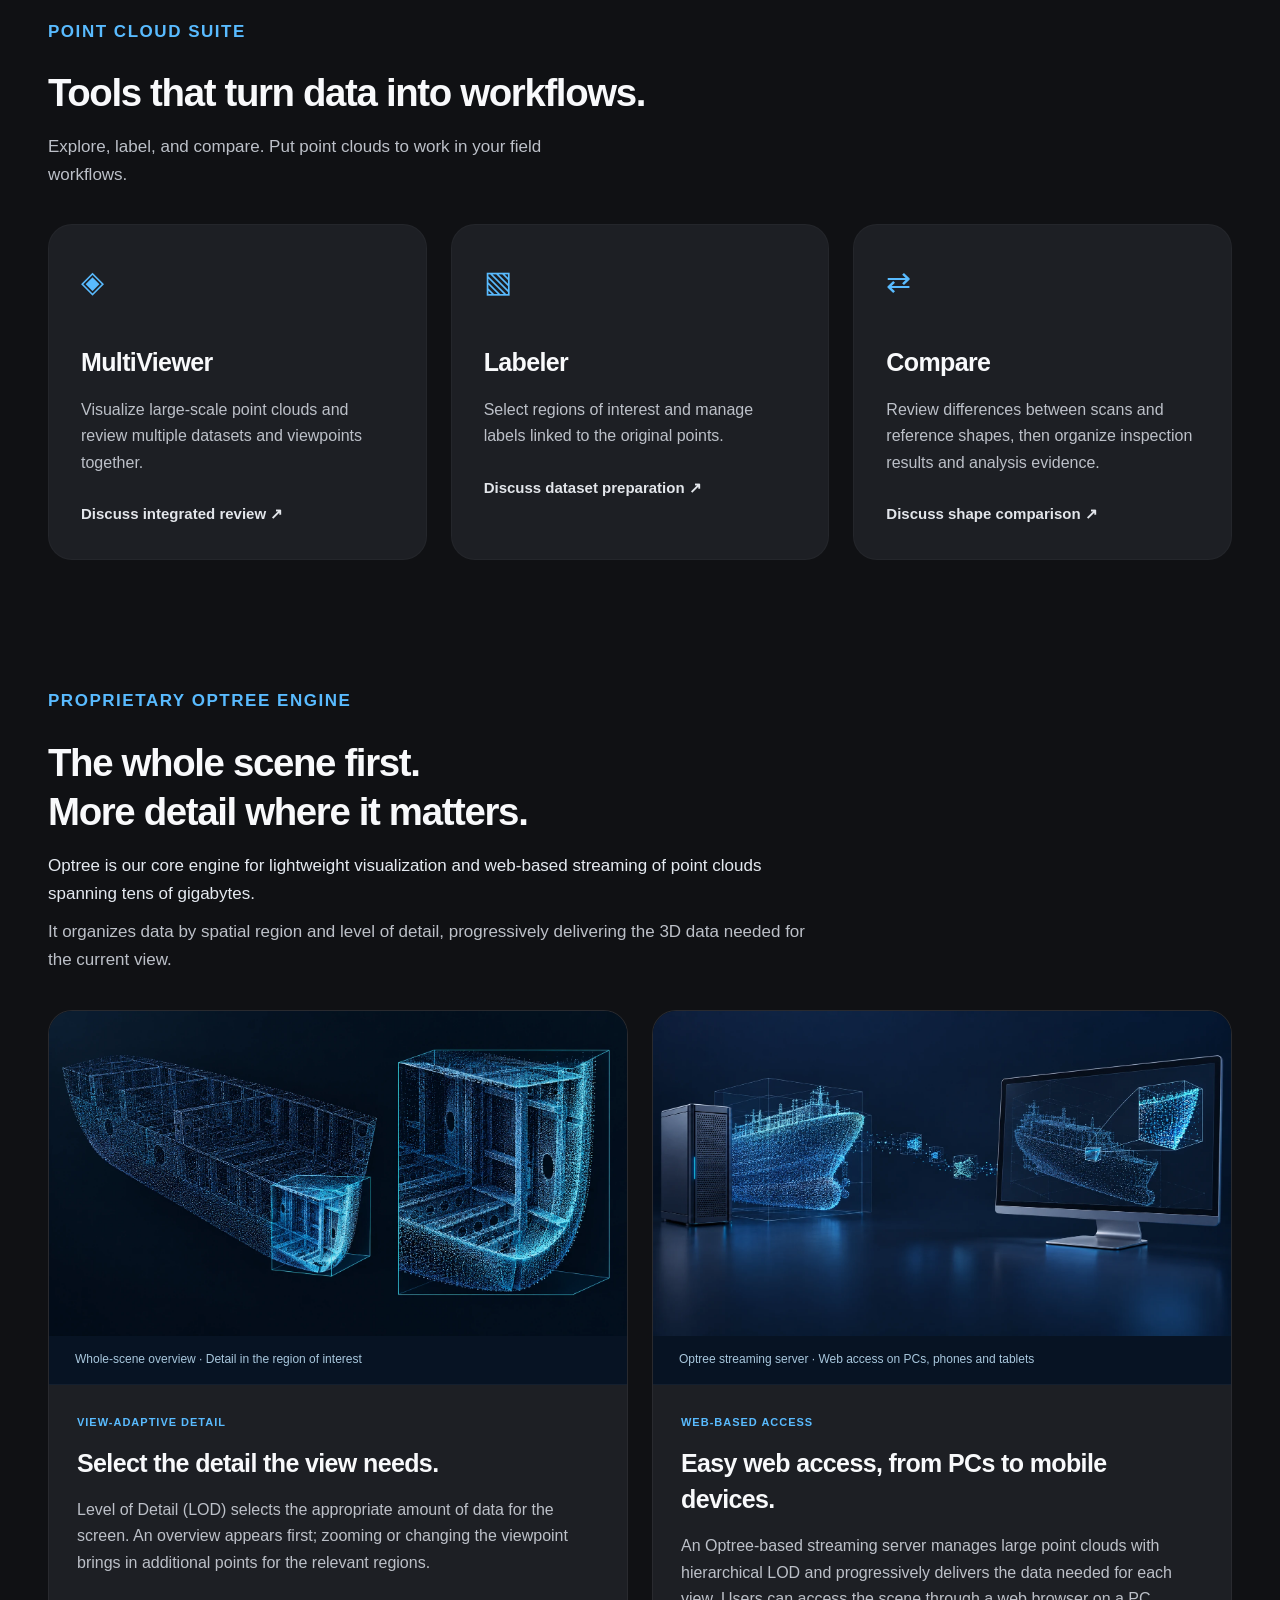
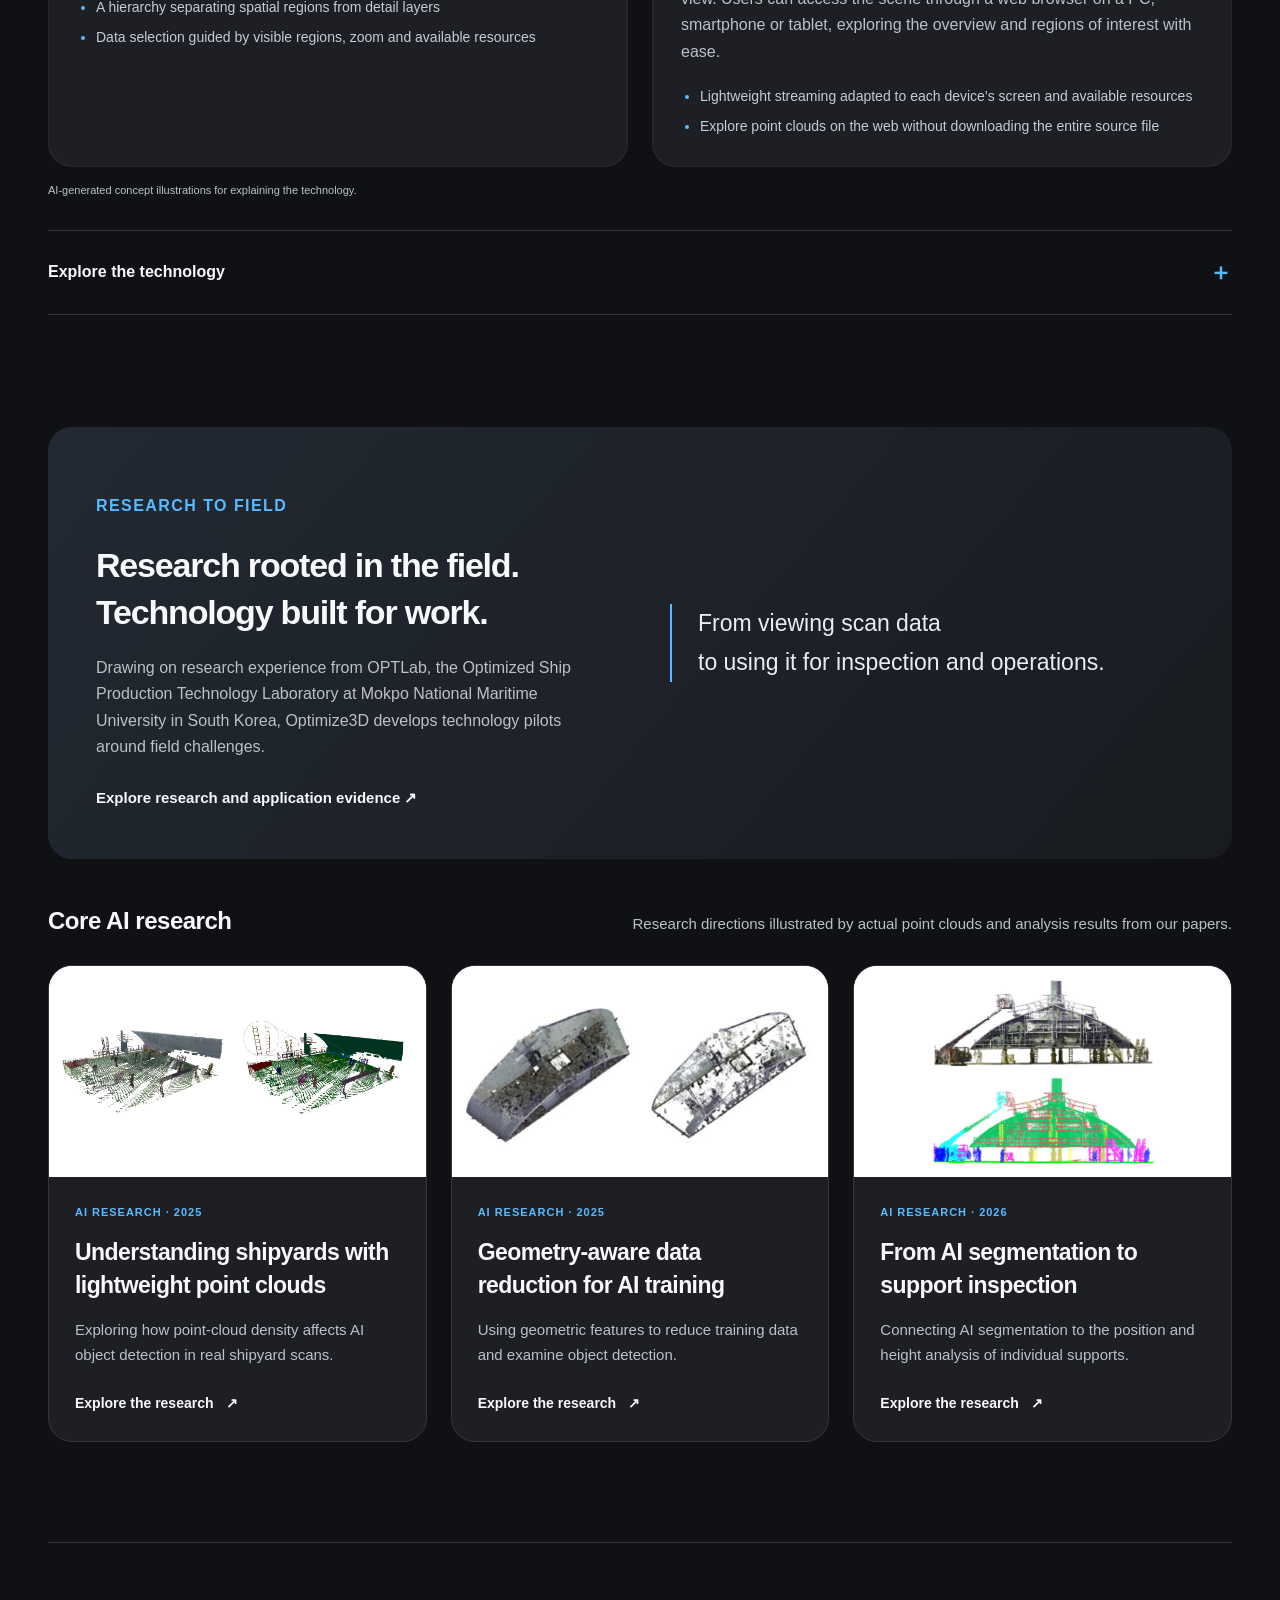
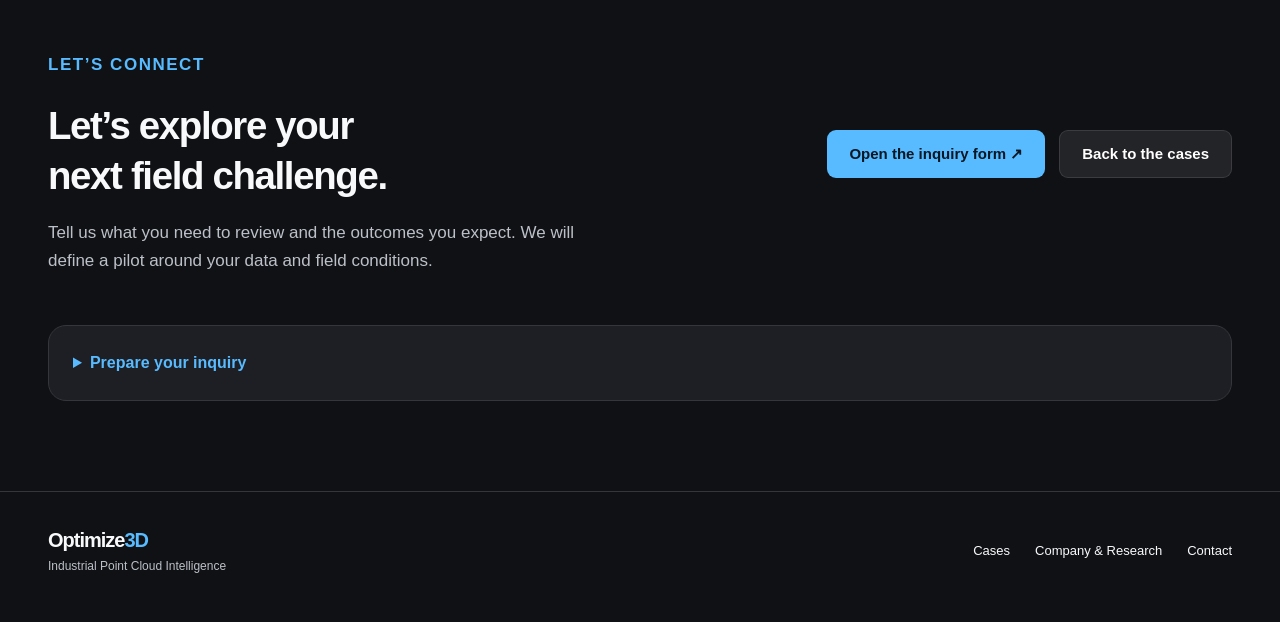
==== commit d84fe072: "Emphasize Optree web access and simplify research figure presentation" ====
--- a/en/index.html
+++ b/en/index.html
@@ -18,7 +18,7 @@
   <meta property="og:image" content="https://optimize3d.github.io/assets/images/generated/home-hero.webp">
   <meta name="twitter:card" content="summary_large_image">
   <link rel="icon" href="../assets/brand/favicon.svg" type="image/svg+xml">
-  <link rel="stylesheet" href="../assets/css/home.css?v=20261005d">
+  <link rel="stylesheet" href="../assets/css/home.css?v=20261005e">
   <script type="application/ld+json">
 {
   "@context": "https://schema.org",
@@ -75,13 +75,13 @@
 <div class="section-head"><div><p class="eyebrow">PROPRIETARY OPTREE ENGINE</p><h2 id="optree-title">The whole scene first.<br>More detail where it matters.</h2><p><strong>Optree is our core engine for lightweight visualization and web-based streaming of point clouds spanning tens of gigabytes.</strong> It organizes data by spatial region and level of detail, progressively delivering the 3D data needed for the current view.</p></div></div>
 <div class="optree-grid">
 <article class="optree-card"><figure><img src="../assets/images/generated/optree-adaptive-v1.webp" width="1672" height="941" alt="Technology concept showing a ship-block point-cloud overview and a denser selected region" loading="lazy"><figcaption>Whole-scene overview · Detail in the region of interest</figcaption></figure><div class="optree-copy"><p class="eyebrow">VIEW-ADAPTIVE DETAIL</p><h3>Select the detail the view needs.</h3><p>Level of Detail (LOD) selects the appropriate amount of data for the screen. An overview appears first; zooming or changing the viewpoint brings in additional points for the relevant regions.</p><ul><li>A hierarchy separating spatial regions from detail layers</li><li>Data selection guided by visible regions, zoom and available resources</li></ul></div></article>
-<article class="optree-card"><figure><img src="../assets/images/generated/optree-stream-v1.webp" width="1672" height="941" alt="Technology concept showing 3D points streamed from a server and rendered directly by a client" loading="lazy"><figcaption>Point data from the server · Direct rendering on the client</figcaption></figure><div class="optree-copy"><p class="eyebrow">PROGRESSIVE 3D STREAMING</p><h3>Receive 3D data and render it directly.</h3><p>Required coordinates and colors arrive without downloading the entire source file first. Browser and desktop viewers render them on the GPU, retaining the current geometry while new detail becomes ready.</p><ul><li>Progressive point-data transfer, decoding and GPU upload</li><li>Cache reuse and off-screen data cleanup for memory management</li></ul></div></article>
+<article class="optree-card"><figure><img src="../assets/images/generated/optree-stream-v1.webp" width="1672" height="941" alt="Technology concept showing an Optree server delivering point-cloud data to a web view" loading="lazy"><figcaption>Optree streaming server · Web access on PCs, phones and tablets</figcaption></figure><div class="optree-copy"><p class="eyebrow">WEB-BASED ACCESS</p><h3>Easy web access, from PCs to mobile devices.</h3><p>An Optree-based streaming server manages large point clouds with hierarchical LOD and progressively delivers the data needed for each view. Users can access the scene through a web browser on a PC, smartphone or tablet, exploring the overview and regions of interest with ease.</p><ul><li>Lightweight streaming adapted to each device’s screen and available resources</li><li>Explore point clouds on the web without downloading the entire source file</li></ul></div></article>
 </div>
 <p class="optree-image-note">AI-generated concept illustrations for explaining the technology.</p>
 <details class="optree-details"><summary>Explore the technology <span aria-hidden="true">＋</span></summary><div class="optree-detail-grid">
 <div><h3>The server manages source and hierarchy data.</h3><p>Source point clouds such as E57 and PLY are prepared as spatial hierarchies and rendering data. Clients request regions through a common LOD node interface; source management and data preparation remain on the server.</p></div>
 <div><h3>Delivery adapts to the view and resources.</h3><p>Camera direction, projected size and the point budget guide data selection. Navigation takes priority during movement, followed by refinement when the view settles. Network, decoding and GPU memory constraints also inform the plan.</p></div>
-<div><h3>The client maintains visual continuity.</h3><p>Background workers decode data for incremental GPU uploads. The existing view stays in place until new data is ready. Cancellation and view changes clean up unnecessary resources and reject late responses from earlier work.</p></div>
+<div><h3>Exploration adapts to the device.</h3><p>Access the same point cloud through a web browser on a PC, smartphone or tablet. The amount of displayed data adapts to screen size and available resources, while the existing geometry stays visible as new detail becomes ready.</p></div>
 <div><h3>Displayed points stay linked to the source.</h3><p>Source point identifiers connect selections and labels to the original data. Labels and edit states are managed separately from source and LOD data, connecting exploration to subsequent analysis and workflow tools.</p></div>
 </div></details>
 </section>
